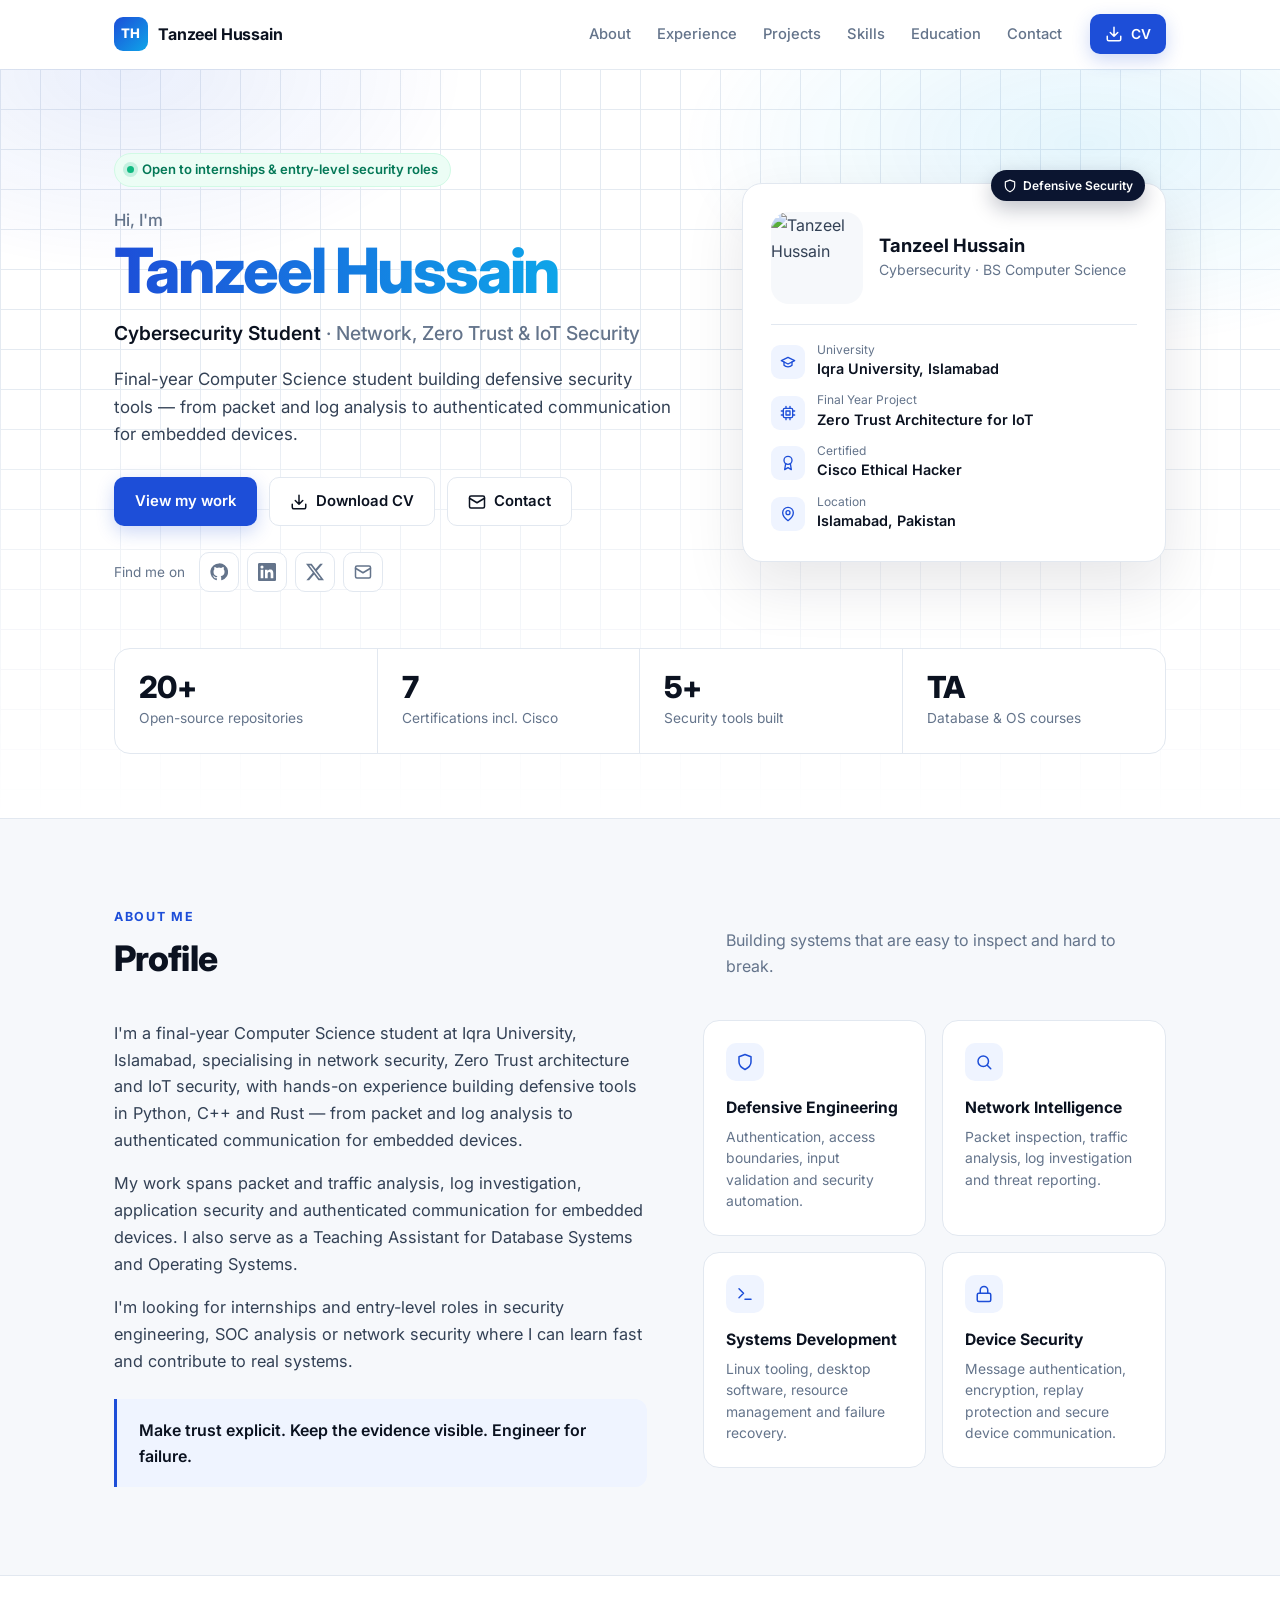
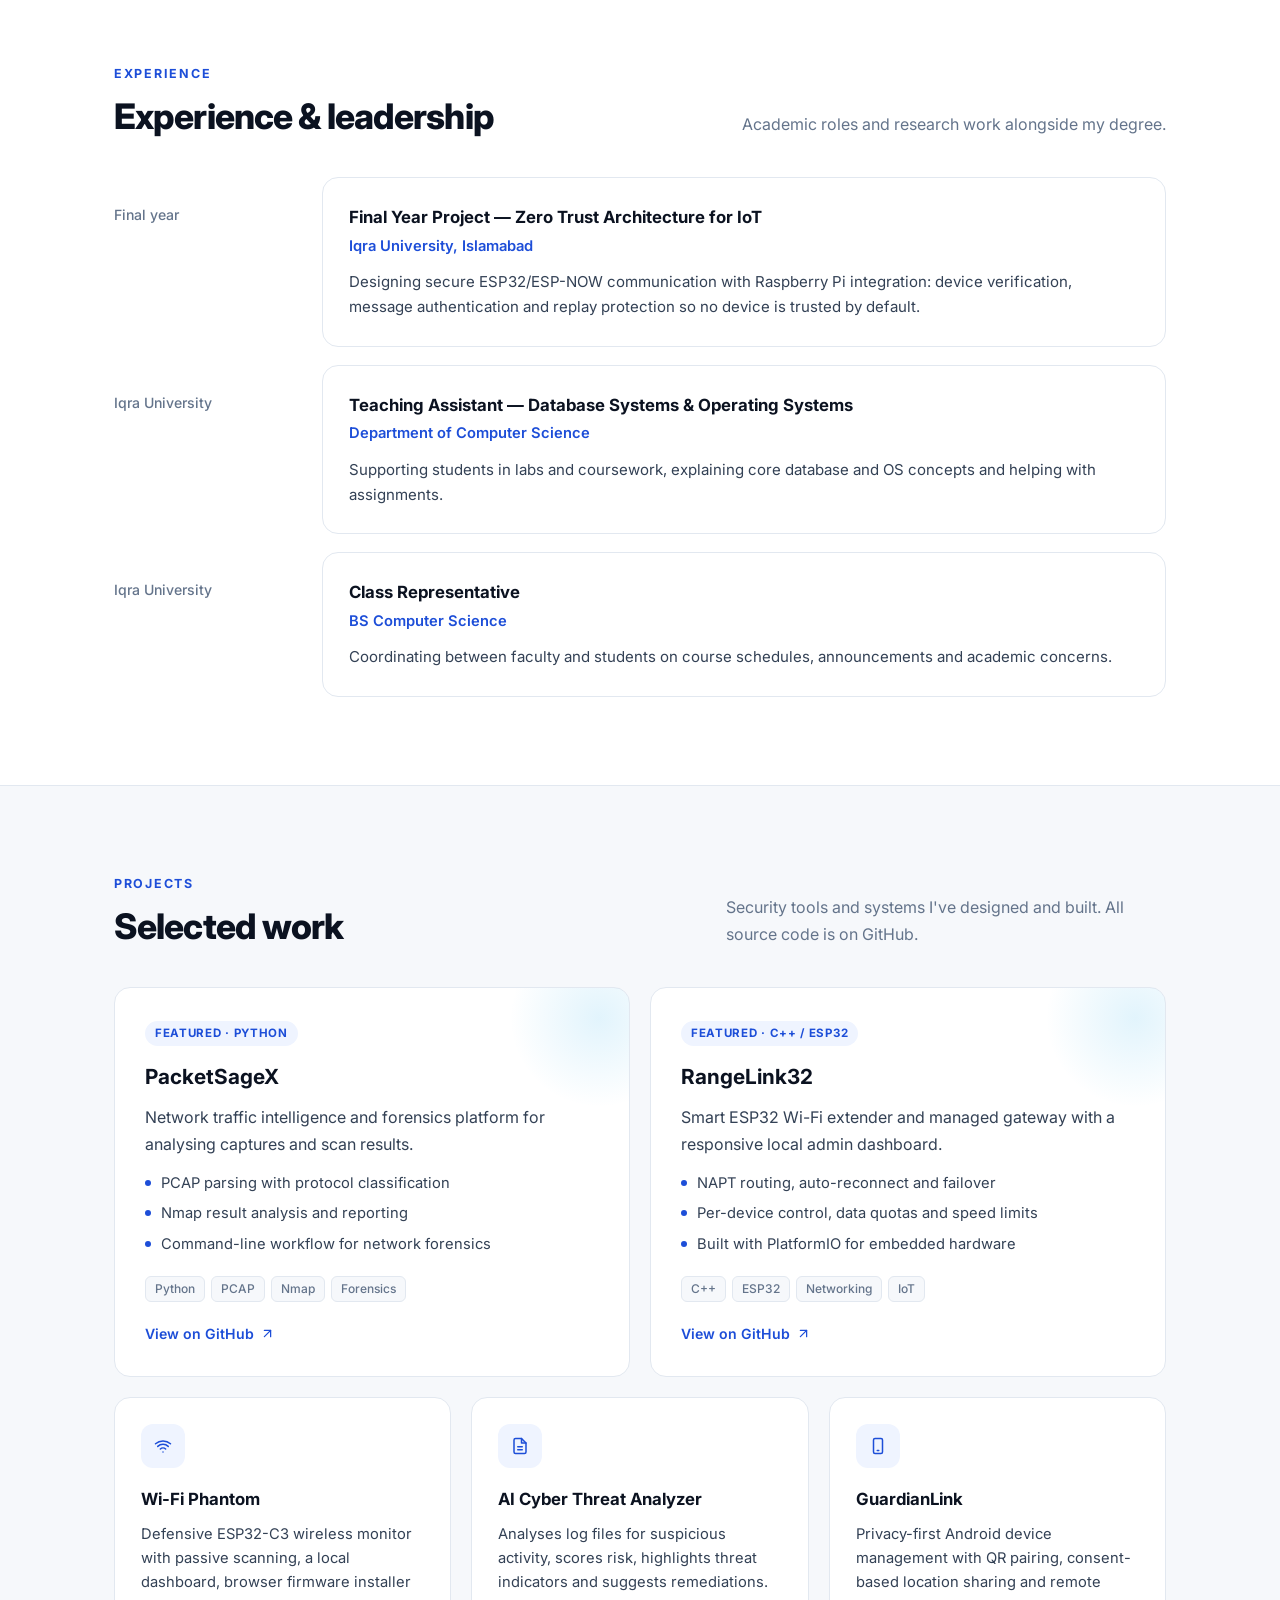
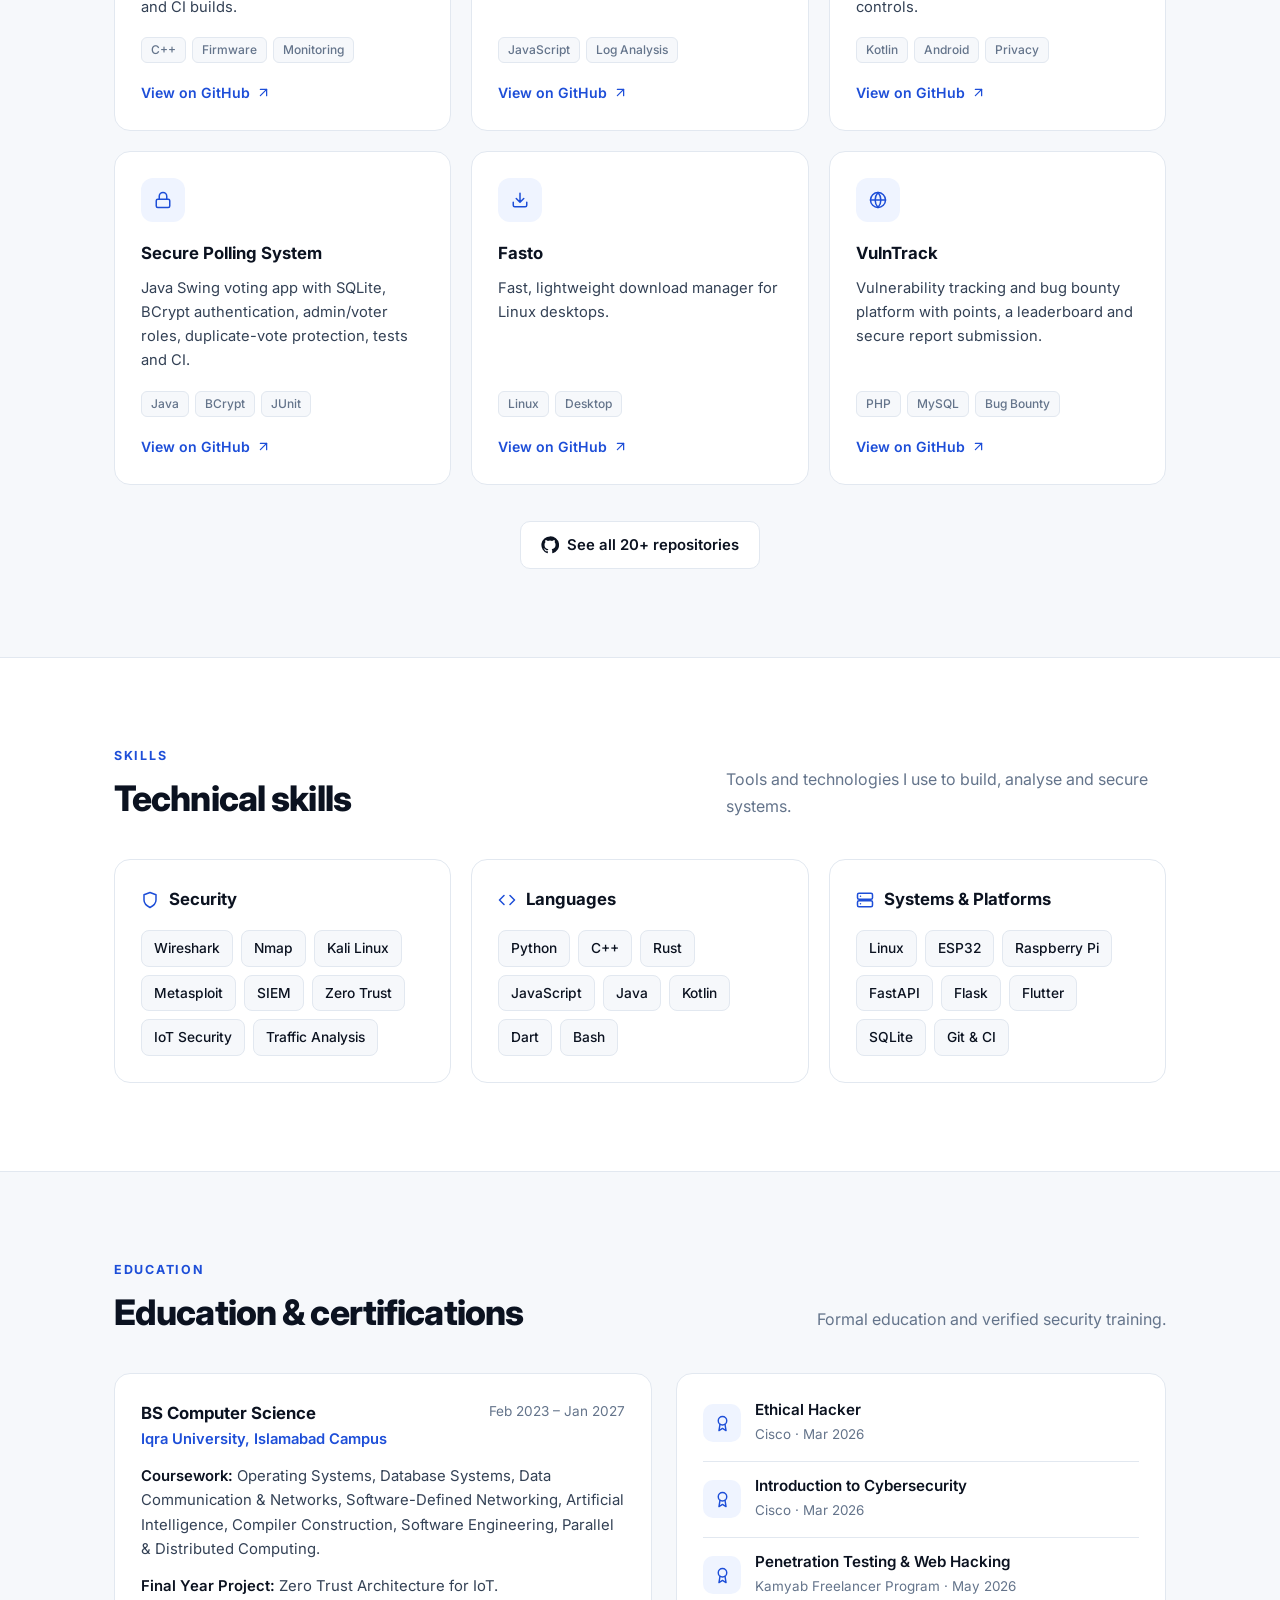
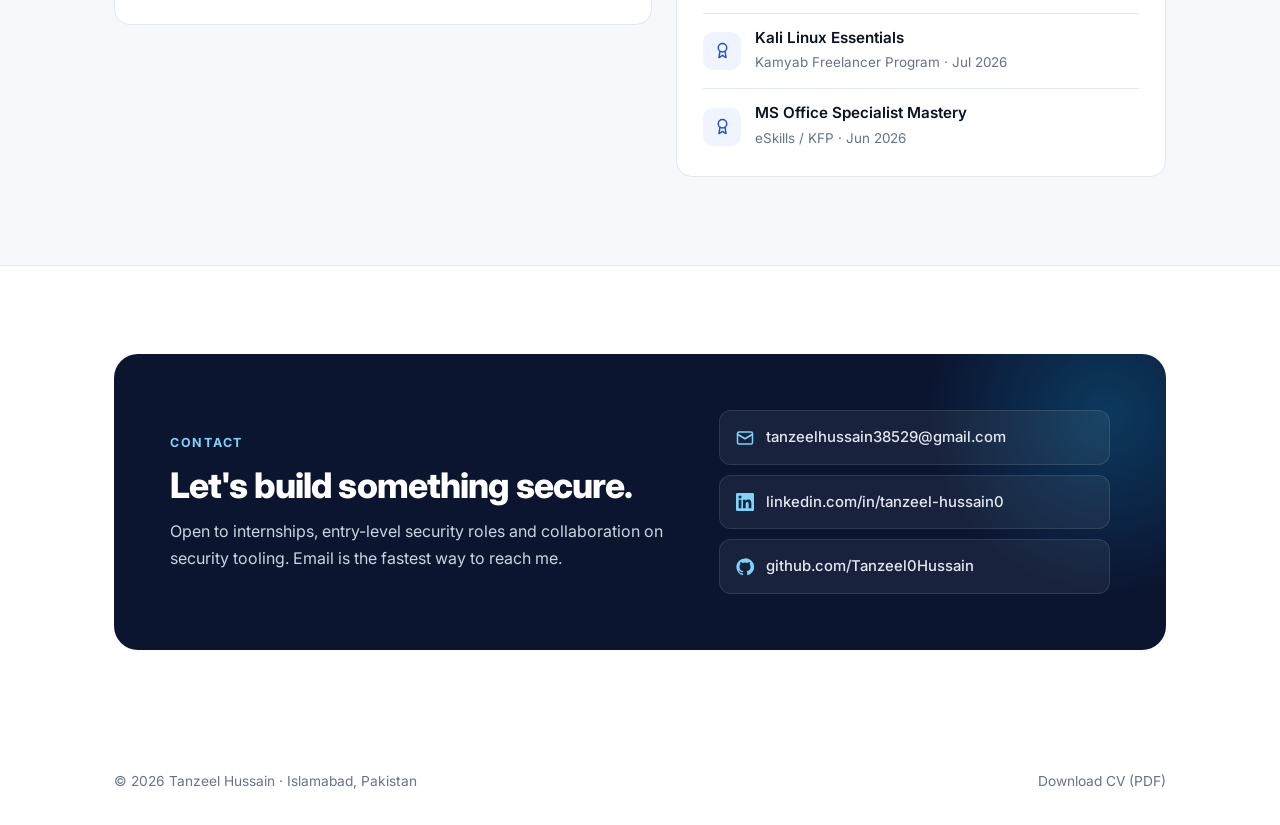
==== index.html @ f5a5803f "Polish design and add downloadable CV" ====
<!doctype html>
<html lang="en">
<head>
<meta charset="utf-8">
<meta name="viewport" content="width=device-width, initial-scale=1">
<title>Tanzeel Hussain — Cybersecurity</title>
<meta name="description" content="Tanzeel Hussain — Cybersecurity student at Iqra University focused on network security, Zero Trust and IoT security.">
<meta property="og:title" content="Tanzeel Hussain — Cybersecurity">
<meta property="og:description" content="Network security, Zero Trust and IoT security. Projects, skills, certifications and CV.">
<meta property="og:image" content="https://github.com/Tanzeel0Hussain.png">
<link rel="icon" href="https://github.com/Tanzeel0Hussain.png">
<link rel="preconnect" href="https://fonts.googleapis.com">
<link href="https://fonts.googleapis.com/css2?family=Inter:wght@400;500;600;700;800&display=swap" rel="stylesheet">
<style>
  :root {
    --bg: #ffffff;
    --bg-soft: #f6f8fb;
    --text: #0b1220;
    --body: #334155;
    --muted: #64748b;
    --line: #e2e8f0;
    --accent: #1d4ed8;
    --accent-2: #0ea5e9;
    --accent-soft: #eff4ff;
    --navy: #0b1530;
  }
  * { box-sizing: border-box; margin: 0; padding: 0; }
  html { scroll-behavior: smooth; scroll-padding-top: 72px; }
  body { font-family: "Inter", system-ui, -apple-system, sans-serif; background: var(--bg); color: var(--body); line-height: 1.65; font-size: 16px; -webkit-font-smoothing: antialiased; }
  a { color: inherit; text-decoration: none; }
  svg { width: 18px; height: 18px; fill: none; stroke: currentColor; stroke-width: 2; stroke-linecap: round; stroke-linejoin: round; flex-shrink: 0; }
  svg.fill { fill: currentColor; stroke: none; }
  .wrap { max-width: 1100px; margin: 0 auto; padding: 0 24px; }
  .print-only { display: none; }

  /* Nav */
  nav { position: sticky; top: 0; z-index: 20; background: rgba(255,255,255,.88); backdrop-filter: saturate(180%) blur(12px); border-bottom: 1px solid transparent; transition: border-color .2s; }
  nav.scrolled { border-bottom-color: var(--line); }
  nav .wrap { display: flex; align-items: center; justify-content: space-between; height: 68px; }
  .brand { display: flex; align-items: center; gap: 10px; font-weight: 700; color: var(--text); letter-spacing: -.01em; }
  .brand .mark { width: 34px; height: 34px; border-radius: 9px; background: linear-gradient(135deg, var(--accent), var(--accent-2)); color: #fff; display: grid; place-items: center; font-size: .82rem; font-weight: 800; letter-spacing: .02em; }
  .nav-right { display: flex; align-items: center; gap: 28px; }
  .links { display: flex; gap: 26px; font-size: .92rem; font-weight: 500; color: var(--muted); }
  .links a:hover { color: var(--text); }
  .menu-btn { display: none; background: none; border: 0; color: var(--text); cursor: pointer; padding: 6px; }
  .menu-btn svg { width: 22px; height: 22px; }

  /* Buttons */
  .btn { display: inline-flex; align-items: center; gap: 8px; padding: 11px 20px; border-radius: 10px; font-weight: 600; font-size: .93rem; border: 1px solid transparent; cursor: pointer; font-family: inherit; transition: background .15s, border-color .15s, color .15s, transform .15s, box-shadow .15s; }
  .btn-primary { background: var(--accent); color: #fff; box-shadow: 0 6px 18px rgba(29,78,216,.22); }
  .btn-primary:hover { background: #1e40af; transform: translateY(-1px); }
  .btn-outline { border-color: var(--line); color: var(--text); background: #fff; }
  .btn-outline:hover { border-color: #cbd5e1; background: var(--bg-soft); }
  .btn-sm { padding: 8px 14px; font-size: .86rem; }

  /* Hero */
  .hero { position: relative; padding: 84px 0 64px; overflow: hidden; }
  .hero::before { content: ""; position: absolute; inset: 0; z-index: -1;
    background:
      radial-gradient(600px 300px at 85% 10%, rgba(14,165,233,.12), transparent 70%),
      radial-gradient(500px 300px at 10% 0%, rgba(29,78,216,.10), transparent 70%),
      linear-gradient(var(--line) 1px, transparent 1px) 0 0 / 40px 40px,
      linear-gradient(90deg, var(--line) 1px, transparent 1px) 0 0 / 40px 40px;
    -webkit-mask-image: linear-gradient(#000 40%, transparent);
    mask-image: linear-gradient(#000 40%, transparent);
    opacity: .9; }
  .hero-grid { display: grid; grid-template-columns: 1.35fr 1fr; gap: 56px; align-items: center; }
  .status { display: inline-flex; align-items: center; gap: 8px; font-size: .82rem; font-weight: 600; color: #047857; background: #ecfdf5; border: 1px solid #d1fae5; padding: 5px 12px; border-radius: 999px; margin-bottom: 20px; }
  .status i { width: 7px; height: 7px; border-radius: 50%; background: #10b981; box-shadow: 0 0 0 4px rgba(16,185,129,.18); }
  .hello { font-size: 1.05rem; color: var(--muted); font-weight: 500; margin-bottom: 4px; }
  h1 { font-size: clamp(2.5rem, 5.5vw, 3.9rem); line-height: 1.05; color: var(--text); font-weight: 800; letter-spacing: -.035em; margin-bottom: 14px; }
  .grad { background: linear-gradient(90deg, var(--accent), var(--accent-2)); -webkit-background-clip: text; background-clip: text; color: transparent; }
  .title { font-size: 1.2rem; color: var(--text); font-weight: 600; margin-bottom: 16px; }
  .title span { color: var(--muted); font-weight: 500; }
  .lead { font-size: 1.06rem; max-width: 560px; margin-bottom: 28px; }
  .btns { display: flex; gap: 12px; flex-wrap: wrap; }
  .socials-inline { display: flex; gap: 8px; margin-top: 26px; align-items: center; }
  .socials-inline span { font-size: .85rem; color: var(--muted); margin-right: 6px; }
  .icon-btn { width: 40px; height: 40px; display: grid; place-items: center; border: 1px solid var(--line); border-radius: 10px; color: var(--muted); background: #fff; transition: color .15s, border-color .15s; }
  .icon-btn:hover { color: var(--accent); border-color: #cbd5e1; }

  .profile-card { position: relative; background: #fff; border: 1px solid var(--line); border-radius: 20px; padding: 28px; box-shadow: 0 24px 60px rgba(15,23,42,.10); }
  .profile-top { display: flex; align-items: center; gap: 16px; padding-bottom: 20px; border-bottom: 1px solid var(--line); margin-bottom: 18px; }
  .photo { width: 92px; height: 92px; border-radius: 18px; object-fit: cover; background: var(--bg-soft); }
  .profile-top h3 { font-size: 1.15rem; color: var(--text); line-height: 1.3; }
  .profile-top p { font-size: .88rem; color: var(--muted); }
  .info { display: grid; gap: 12px; }
  .info div { display: flex; align-items: center; gap: 12px; font-size: .92rem; }
  .info .ic { width: 34px; height: 34px; border-radius: 9px; background: var(--accent-soft); color: var(--accent); display: grid; place-items: center; }
  .info .ic svg { width: 16px; height: 16px; }
  .info small { display: block; font-size: .75rem; color: var(--muted); line-height: 1.2; }
  .info b { color: var(--text); font-weight: 600; font-size: .9rem; }
  .float-badge { position: absolute; top: -14px; right: 20px; background: var(--navy); color: #fff; font-size: .75rem; font-weight: 600; padding: 6px 12px; border-radius: 999px; display: flex; align-items: center; gap: 6px; box-shadow: 0 8px 20px rgba(11,21,48,.25); }
  .float-badge svg { width: 14px; height: 14px; }

  /* Stats */
  .stats { display: grid; grid-template-columns: repeat(4, 1fr); border: 1px solid var(--line); border-radius: 16px; background: #fff; margin-top: 56px; }
  .stat { padding: 22px 24px; border-right: 1px solid var(--line); }
  .stat:last-child { border-right: 0; }
  .stat b { display: block; font-size: 1.9rem; font-weight: 800; color: var(--text); letter-spacing: -.02em; line-height: 1.1; }
  .stat span { font-size: .86rem; color: var(--muted); }

  /* Sections */
  section { padding: 88px 0; }
  section.soft { background: var(--bg-soft); border-top: 1px solid var(--line); border-bottom: 1px solid var(--line); }
  .head { display: flex; justify-content: space-between; align-items: end; gap: 20px; margin-bottom: 40px; flex-wrap: wrap; }
  .eyebrow { font-size: .78rem; font-weight: 700; letter-spacing: .14em; text-transform: uppercase; color: var(--accent); margin-bottom: 10px; }
  h2 { font-size: clamp(1.7rem, 3vw, 2.2rem); color: var(--text); font-weight: 800; letter-spacing: -.025em; line-height: 1.2; }
  .head p { color: var(--muted); max-width: 440px; }
  h3 { color: var(--text); font-size: 1.05rem; font-weight: 700; }

  .card { background: #fff; border: 1px solid var(--line); border-radius: 16px; padding: 26px; transition: border-color .2s, box-shadow .2s, transform .2s; }
  .card:hover { border-color: #cbd5e1; box-shadow: 0 14px 34px rgba(15,23,42,.07); }
  .card-icon { width: 44px; height: 44px; border-radius: 12px; background: var(--accent-soft); color: var(--accent); display: grid; place-items: center; margin-bottom: 18px; }

  /* About */
  .about { display: grid; grid-template-columns: 1.15fr 1fr; gap: 56px; align-items: start; }
  .about-text p { margin-bottom: 16px; font-size: 1.02rem; }
  .about-text blockquote { margin-top: 24px; padding: 18px 22px; border-left: 3px solid var(--accent); background: var(--accent-soft); border-radius: 0 12px 12px 0; color: var(--text); font-weight: 600; }
  .focus { display: grid; grid-template-columns: 1fr 1fr; gap: 16px; }
  .focus .card { padding: 22px; }
  .focus .card-icon { width: 38px; height: 38px; margin-bottom: 14px; border-radius: 10px; }
  .focus h3 { font-size: .98rem; margin-bottom: 6px; }
  .focus p { font-size: .87rem; color: var(--muted); line-height: 1.55; }

  /* Projects */
  .featured { display: grid; grid-template-columns: 1fr 1fr; gap: 20px; margin-bottom: 20px; }
  .featured .card { padding: 30px; position: relative; overflow: hidden; }
  .featured .card::after { content: ""; position: absolute; right: -60px; top: -60px; width: 180px; height: 180px; border-radius: 50%; background: radial-gradient(circle, rgba(14,165,233,.12), transparent 70%); }
  .pill { display: inline-block; font-size: .72rem; font-weight: 700; letter-spacing: .06em; text-transform: uppercase; color: var(--accent); background: var(--accent-soft); padding: 3px 10px; border-radius: 999px; margin-bottom: 14px; }
  .featured h3 { font-size: 1.3rem; margin-bottom: 10px; }
  .featured p { margin-bottom: 14px; }
  .bullets { list-style: none; margin-bottom: 20px; display: grid; gap: 6px; }
  .bullets li { display: flex; gap: 10px; font-size: .92rem; }
  .bullets li::before { content: ""; width: 6px; height: 6px; border-radius: 50%; background: var(--accent); margin-top: 9px; flex-shrink: 0; }
  .projects { display: grid; grid-template-columns: repeat(3, 1fr); gap: 20px; }
  .proj { display: flex; flex-direction: column; }
  .proj p { font-size: .92rem; margin-bottom: 18px; flex: 1; }
  .proj h3 { margin-bottom: 8px; }
  .tags { display: flex; flex-wrap: wrap; gap: 6px; margin-bottom: 18px; }
  .tag { font-size: .75rem; font-weight: 500; color: var(--muted); background: var(--bg-soft); border: 1px solid var(--line); padding: 2px 9px; border-radius: 6px; }
  .card-link { display: inline-flex; align-items: center; gap: 6px; font-size: .88rem; font-weight: 600; color: var(--accent); }
  .card-link svg { width: 15px; height: 15px; transition: transform .15s; }
  .card-link:hover svg { transform: translate(2px,-2px); }
  .more { text-align: center; margin-top: 36px; }

  /* Experience timeline */
  .timeline { position: relative; display: grid; gap: 18px; }
  .t-item { display: grid; grid-template-columns: 180px 1fr; gap: 28px; }
  .t-date { font-size: .88rem; color: var(--muted); font-weight: 500; padding-top: 26px; }
  .t-item .card h3 { margin-bottom: 2px; }
  .org { color: var(--accent); font-weight: 600; font-size: .92rem; margin-bottom: 12px; }
  .t-item .card p { font-size: .94rem; }

  /* Skills */
  .skills { display: grid; grid-template-columns: repeat(3, 1fr); gap: 20px; }
  .skills h3 { display: flex; align-items: center; gap: 10px; margin-bottom: 16px; }
  .skills h3 svg { color: var(--accent); }
  .chips { display: flex; flex-wrap: wrap; gap: 8px; }
  .chip { font-size: .86rem; font-weight: 500; color: var(--text); background: var(--bg-soft); border: 1px solid var(--line); padding: 6px 12px; border-radius: 8px; }

  /* Education */
  .edu { display: grid; grid-template-columns: 1.1fr 1fr; gap: 24px; align-items: start; }
  .edu-head { display: flex; justify-content: space-between; gap: 12px; flex-wrap: wrap; }
  .date { font-size: .85rem; color: var(--muted); }
  .edu .card p { font-size: .93rem; margin-bottom: 12px; }
  .edu .card p:last-child { margin-bottom: 0; }
  .edu b { color: var(--text); font-weight: 600; }
  .cert { display: flex; gap: 14px; align-items: center; padding: 14px 0; border-bottom: 1px solid var(--line); }
  .cert:first-child { padding-top: 0; }
  .cert:last-child { border-bottom: 0; padding-bottom: 0; }
  .cert .card-icon { width: 38px; height: 38px; margin: 0; border-radius: 10px; }
  .cert .card-icon svg { width: 17px; height: 17px; }
  .cert h4 { color: var(--text); font-size: .95rem; font-weight: 600; line-height: 1.35; }
  .cert span { font-size: .84rem; color: var(--muted); }

  /* Contact */
  .contact-band { background: var(--navy); color: #cbd5e1; border-radius: 24px; padding: 56px; display: grid; grid-template-columns: 1.3fr 1fr; gap: 40px; align-items: center; position: relative; overflow: hidden; }
  .contact-band::before { content: ""; position: absolute; right: -120px; top: -120px; width: 360px; height: 360px; border-radius: 50%; background: radial-gradient(circle, rgba(14,165,233,.25), transparent 70%); }
  .contact-band h2 { color: #fff; margin-bottom: 12px; }
  .contact-band .eyebrow { color: #7dd3fc; }
  .contact-list { display: grid; gap: 10px; position: relative; }
  .contact-list a { display: flex; align-items: center; gap: 12px; padding: 14px 16px; border-radius: 12px; background: rgba(255,255,255,.06); border: 1px solid rgba(255,255,255,.1); color: #e2e8f0; font-size: .93rem; font-weight: 500; transition: background .15s; }
  .contact-list a:hover { background: rgba(255,255,255,.12); }
  .contact-list svg { color: #7dd3fc; }

  footer { padding: 32px 0; font-size: .86rem; color: var(--muted); }
  footer .wrap { display: flex; justify-content: space-between; gap: 12px; flex-wrap: wrap; }

  /* Reveal animation */
  .reveal { opacity: 0; transform: translateY(14px); transition: opacity .6s ease, transform .6s ease; }
  .reveal.in { opacity: 1; transform: none; }
  @media (prefers-reduced-motion: reduce) { .reveal { opacity: 1; transform: none; transition: none; } html { scroll-behavior: auto; } }

  @media (max-width: 960px) {
    .hero-grid, .about, .edu, .contact-band { grid-template-columns: 1fr; }
    .featured { grid-template-columns: 1fr; }
    .projects, .skills { grid-template-columns: 1fr 1fr; }
    .stats { grid-template-columns: 1fr 1fr; }
    .stat:nth-child(2) { border-right: 0; }
    .stat:nth-child(-n+2) { border-bottom: 1px solid var(--line); }
    .profile-card { max-width: 480px; }
  }
  @media (max-width: 680px) {
    .menu-btn { display: block; }
    .nav-right .btn { display: none; }
    .links { display: none; position: absolute; top: 68px; left: 0; right: 0; flex-direction: column; gap: 0; background: #fff; border-bottom: 1px solid var(--line); }
    .links.open { display: flex; }
    .links a { padding: 14px 24px; }
    .hero { padding: 44px 0 48px; }
    .projects, .skills, .focus { grid-template-columns: 1fr; }
    .t-item { grid-template-columns: 1fr; gap: 6px; }
    .t-date { padding-top: 0; }
    section { padding: 64px 0; }
    .contact-band { padding: 32px 24px; border-radius: 18px; }
    .head { margin-bottom: 28px; }
  }

  /* ========== Print / PDF CV ========== */
  @page { size: A4; margin: 14mm 14mm 12mm; }
  @media print {
    :root { --line: #d8dee8; }
    body { font-size: 9.6pt; line-height: 1.45; color: #1e293b; }
    nav, .btns, .socials-inline, .more, .card-link, .float-badge, .no-print, footer, .hero::before, .featured .card::after, .contact-band::before { display: none !important; }
    .print-only { display: block; }
    .reveal { opacity: 1 !important; transform: none !important; }
    .wrap { max-width: none; padding: 0; }
    section, .hero { padding: 0; margin: 0 0 9pt; background: none !important; border: 0 !important; }
    .card { border: 0; padding: 0; box-shadow: none !important; background: none; border-radius: 0; }
    .card:hover { box-shadow: none; }
    .eyebrow { display: none; }
    h2 { font-size: 11pt; text-transform: uppercase; letter-spacing: .1em; color: var(--accent); border-bottom: 1.2pt solid var(--accent); padding-bottom: 2pt; margin-bottom: 7pt; font-weight: 700; }
    .head { display: block; margin-bottom: 0; }
    .head p { display: none; }
    h3 { font-size: 10.2pt; }

    .hero-grid { grid-template-columns: 1fr auto; gap: 16pt; align-items: start; }
    .status, .hello { display: none; }
    h1 { font-size: 22pt; margin-bottom: 2pt; letter-spacing: -.02em; }
    .grad { color: var(--text); background: none; -webkit-text-fill-color: var(--text); }
    .title { font-size: 11pt; margin-bottom: 5pt; color: var(--accent); }
    .title span { color: var(--accent); }
    .lead { font-size: 9.6pt; margin-bottom: 0; max-width: none; }
    .print-contact { display: flex; flex-wrap: wrap; gap: 3pt 14pt; font-size: 8.8pt; margin-top: 6pt; color: #334155; }
    .profile-card { padding: 0; border: 0; box-shadow: none; }
    .profile-top { border: 0; padding: 0; margin: 0; }
    .profile-top div, .info { display: none; }
    .photo { width: 72pt; height: 72pt; border-radius: 10pt; }
    .stats { display: none; }

    #about .about { grid-template-columns: 1fr; gap: 0; }
    .about-text p { font-size: 9.6pt; margin-bottom: 4pt; }
    .about-text p:nth-child(n+2), .about-text blockquote, .focus, .hero .lead { display: none; }

    .t-item { display: block; position: relative; }
    .t-date { position: absolute; right: 0; top: 0; padding: 0; font-size: 8.6pt; }
    .org { margin-bottom: 1pt; font-size: 8.8pt; }
    .t-item .card p { font-size: 9pt; }
    .timeline { gap: 5pt; }

    .featured, .projects { grid-template-columns: 1fr 1fr; gap: 6pt 16pt; margin-bottom: 6pt; }
    .featured .card { padding: 0; }
    .pill { display: none; }
    .featured h3, .proj h3 { font-size: 10pt; margin-bottom: 1pt; }
    .featured p, .proj p { font-size: 9pt; margin-bottom: 2pt; }
    .bullets { display: none; }
    .tags { margin: 0; gap: 3pt; }
    .tag { font-size: 7.6pt; padding: 0 5pt; }
    .card-icon { display: none; }
    .projects { display: none; }

    .skills { grid-template-columns: 1fr; gap: 3pt; }
    .skills .card { display: flex; gap: 8pt; align-items: baseline; }
    .skills h3 { font-size: 9.4pt; margin: 0; min-width: 120pt; }
    .skills h3 svg { display: none; }
    .chips { gap: 3pt 4pt; }
    .chip { font-size: 8.6pt; padding: 0 5pt; border-radius: 3pt; }

    .edu { grid-template-columns: 1.15fr 1fr; gap: 16pt; }
    .edu .card p { font-size: 9pt; margin-bottom: 3pt; }
    .cert { padding: 2.5pt 0; border: 0; }
    .cert h4 { font-size: 9.2pt; }
    .cert span { font-size: 8.4pt; }

    #contact { display: none; }
    .card, .t-item, .cert { break-inside: avoid; }
    h2 { break-after: avoid; }
    a { color: inherit; }
  }
</style>
</head>
<body>

<!-- Icons (Lucide-style), used with <svg><use href="#i-..."/></svg> -->
<svg style="display:none" xmlns="http://www.w3.org/2000/svg">
  <symbol id="i-pin" viewBox="0 0 24 24"><path d="M20 10c0 6-8 12-8 12s-8-6-8-12a8 8 0 0 1 16 0Z"/><circle cx="12" cy="10" r="3"/></symbol>
  <symbol id="i-cap" viewBox="0 0 24 24"><path d="M22 10 12 5 2 10l10 5 10-5Z"/><path d="M6 12v5c3 3 9 3 12 0v-5"/></symbol>
  <symbol id="i-mail" viewBox="0 0 24 24"><rect x="2" y="4" width="20" height="16" rx="2"/><path d="m22 7-10 6L2 7"/></symbol>
  <symbol id="i-arrow" viewBox="0 0 24 24"><path d="M7 17 17 7"/><path d="M7 7h10v10"/></symbol>
  <symbol id="i-shield" viewBox="0 0 24 24"><path d="M12 22s8-4 8-10V5l-8-3-8 3v7c0 6 8 10 8 10Z"/></symbol>
  <symbol id="i-wifi" viewBox="0 0 24 24"><path d="M5 12.5a10 10 0 0 1 14 0"/><path d="M8.5 16a5 5 0 0 1 7 0"/><path d="M2 9a15 15 0 0 1 20 0"/><path d="M12 20h.01"/></symbol>
  <symbol id="i-search" viewBox="0 0 24 24"><circle cx="11" cy="11" r="7"/><path d="m21 21-4.3-4.3"/></symbol>
  <symbol id="i-file" viewBox="0 0 24 24"><path d="M14 2H6a2 2 0 0 0-2 2v16a2 2 0 0 0 2 2h12a2 2 0 0 0 2-2V8Z"/><path d="M14 2v6h6M9 13h6M9 17h6"/></symbol>
  <symbol id="i-phone" viewBox="0 0 24 24"><rect x="6" y="2" width="12" height="20" rx="2"/><path d="M11 18h2"/></symbol>
  <symbol id="i-download" viewBox="0 0 24 24"><path d="M21 15v4a2 2 0 0 1-2 2H5a2 2 0 0 1-2-2v-4"/><path d="m7 10 5 5 5-5M12 15V3"/></symbol>
  <symbol id="i-lock" viewBox="0 0 24 24"><rect x="3" y="11" width="18" height="11" rx="2"/><path d="M7 11V7a5 5 0 0 1 10 0v4"/></symbol>
  <symbol id="i-code" viewBox="0 0 24 24"><path d="m16 18 6-6-6-6M8 6l-6 6 6 6"/></symbol>
  <symbol id="i-server" viewBox="0 0 24 24"><rect x="2" y="3" width="20" height="8" rx="2"/><rect x="2" y="13" width="20" height="8" rx="2"/><path d="M6 7h.01M6 17h.01"/></symbol>
  <symbol id="i-award" viewBox="0 0 24 24"><circle cx="12" cy="8" r="6"/><path d="M15.5 13 17 22l-5-3-5 3 1.5-9"/></symbol>
  <symbol id="i-menu" viewBox="0 0 24 24"><path d="M4 6h16M4 12h16M4 18h16"/></symbol>
  <symbol id="i-cpu" viewBox="0 0 24 24"><rect x="5" y="5" width="14" height="14" rx="2"/><rect x="9" y="9" width="6" height="6"/><path d="M9 2v3M15 2v3M9 19v3M15 19v3M2 9h3M2 15h3M19 9h3M19 15h3"/></symbol>
  <symbol id="i-terminal" viewBox="0 0 24 24"><path d="m4 17 6-6-6-6M12 19h8"/></symbol>
  <symbol id="i-globe" viewBox="0 0 24 24"><circle cx="12" cy="12" r="10"/><path d="M2 12h20M12 2a15 15 0 0 1 0 20M12 2a15 15 0 0 0 0 20"/></symbol>
  <symbol id="i-check" viewBox="0 0 24 24"><path d="m20 6-11 11-5-5"/></symbol>
  <symbol id="i-github" viewBox="0 0 24 24"><path d="M12 .5a11.5 11.5 0 0 0-3.64 22.41c.58.1.79-.25.79-.56v-2c-3.2.7-3.88-1.37-3.88-1.37-.53-1.33-1.28-1.69-1.28-1.69-1.05-.71.08-.7.08-.7 1.16.08 1.77 1.19 1.77 1.19 1.03 1.77 2.7 1.26 3.36.96.1-.75.4-1.26.73-1.55-2.55-.29-5.24-1.28-5.24-5.68 0-1.26.45-2.28 1.19-3.09-.12-.29-.52-1.46.11-3.05 0 0 .97-.31 3.17 1.18a11 11 0 0 1 5.77 0c2.2-1.49 3.17-1.18 3.17-1.18.63 1.59.23 2.76.11 3.05.74.81 1.19 1.83 1.19 3.09 0 4.41-2.69 5.38-5.25 5.67.41.36.78 1.06.78 2.14v3.17c0 .31.21.67.8.56A11.5 11.5 0 0 0 12 .5Z"/></symbol>
  <symbol id="i-linkedin" viewBox="0 0 24 24"><path d="M20.45 20.45h-3.56v-5.57c0-1.33-.03-3.04-1.85-3.04-1.86 0-2.14 1.45-2.14 2.94v5.67H9.35V9h3.41v1.56h.05c.48-.9 1.64-1.85 3.37-1.85 3.6 0 4.27 2.37 4.27 5.46v6.28ZM5.34 7.43a2.06 2.06 0 1 1 0-4.13 2.06 2.06 0 0 1 0 4.13ZM7.12 20.45H3.56V9h3.56v11.45ZM22.22 0H1.77C.79 0 0 .77 0 1.73v20.54C0 23.23.79 24 1.77 24h20.45c.98 0 1.78-.77 1.78-1.73V1.73C24 .77 23.2 0 22.22 0Z"/></symbol>
  <symbol id="i-x" viewBox="0 0 24 24"><path d="M18.9 1.15h3.68l-8.04 9.19L24 22.85h-7.4l-5.8-7.58-6.63 7.58H.48l8.6-9.83L0 1.15h7.59l5.24 6.93 6.07-6.93Zm-1.29 19.5h2.04L6.48 3.24H4.3l13.31 17.41Z"/></symbol>
</svg>

<nav id="nav">
  <div class="wrap">
    <a href="#" class="brand"><span class="mark">TH</span>Tanzeel Hussain</a>
    <div class="nav-right">
      <button class="menu-btn" aria-label="Open menu" onclick="document.querySelector('.links').classList.toggle('open')"><svg><use href="#i-menu"/></svg></button>
      <div class="links" onclick="this.classList.remove('open')">
        <a href="#about">About</a>
        <a href="#experience">Experience</a>
        <a href="#projects">Projects</a>
        <a href="#skills">Skills</a>
        <a href="#education">Education</a>
        <a href="#contact">Contact</a>
      </div>
      <a class="btn btn-primary btn-sm" href="Tanzeel_Hussain_CV.pdf" download><svg><use href="#i-download"/></svg>CV</a>
    </div>
  </div>
</nav>

<header class="hero">
  <div class="wrap">
    <div class="hero-grid">
      <div>
        <span class="status"><i></i>Open to internships &amp; entry-level security roles</span>
        <p class="hello">Hi, I'm</p>
        <h1><span class="grad">Tanzeel Hussain</span></h1>
        <div class="title">Cybersecurity Student <span>· Network, Zero Trust &amp; IoT Security</span></div>
        <p class="lead">Final-year Computer Science student building defensive security tools — from packet and log analysis to authenticated communication for embedded devices.</p>
        <div class="print-only print-contact">
          <span>tanzeelhussain38529@gmail.com</span>
          <span>Islamabad, Pakistan</span>
          <span>tanzeel0hussain.github.io</span>
          <span>linkedin.com/in/tanzeel-hussain0</span>
          <span>github.com/Tanzeel0Hussain</span>
        </div>
        <div class="btns">
          <a href="#projects" class="btn btn-primary">View my work</a>
          <a class="btn btn-outline" href="Tanzeel_Hussain_CV.pdf" download><svg><use href="#i-download"/></svg>Download CV</a>
          <a href="#contact" class="btn btn-outline"><svg><use href="#i-mail"/></svg>Contact</a>
        </div>
        <div class="socials-inline">
          <span>Find me on</span>
          <a class="icon-btn" href="https://github.com/Tanzeel0Hussain" target="_blank" rel="noopener" aria-label="GitHub"><svg class="fill"><use href="#i-github"/></svg></a>
          <a class="icon-btn" href="https://www.linkedin.com/in/tanzeel-hussain0/" target="_blank" rel="noopener" aria-label="LinkedIn"><svg class="fill"><use href="#i-linkedin"/></svg></a>
          <a class="icon-btn" href="https://x.com/Tanzeelhussai1" target="_blank" rel="noopener" aria-label="X"><svg class="fill"><use href="#i-x"/></svg></a>
          <a class="icon-btn" href="mailto:tanzeelhussain38529@gmail.com" aria-label="Email"><svg><use href="#i-mail"/></svg></a>
        </div>
      </div>

      <div class="profile-card">
        <span class="float-badge"><svg><use href="#i-shield"/></svg>Defensive Security</span>
        <div class="profile-top">
          <!-- Doosri photo lagani ho: "me.jpg" upload karein aur src="me.jpg" kar dein -->
          <img class="photo" src="https://github.com/Tanzeel0Hussain.png" alt="Tanzeel Hussain" width="92" height="92">
          <div>
            <h3>Tanzeel Hussain</h3>
            <p>Cybersecurity · BS Computer Science</p>
          </div>
        </div>
        <div class="info">
          <div><span class="ic"><svg><use href="#i-cap"/></svg></span><span><small>University</small><b>Iqra University, Islamabad</b></span></div>
          <div><span class="ic"><svg><use href="#i-cpu"/></svg></span><span><small>Final Year Project</small><b>Zero Trust Architecture for IoT</b></span></div>
          <div><span class="ic"><svg><use href="#i-award"/></svg></span><span><small>Certified</small><b>Cisco Ethical Hacker</b></span></div>
          <div><span class="ic"><svg><use href="#i-pin"/></svg></span><span><small>Location</small><b>Islamabad, Pakistan</b></span></div>
        </div>
      </div>
    </div>

    <div class="stats reveal">
      <div class="stat"><b>20+</b><span>Open-source repositories</span></div>
      <div class="stat"><b>7</b><span>Certifications incl. Cisco</span></div>
      <div class="stat"><b>5+</b><span>Security tools built</span></div>
      <div class="stat"><b>TA</b><span>Database &amp; OS courses</span></div>
    </div>
  </div>
</header>

<section id="about" class="soft">
  <div class="wrap">
    <div class="head reveal">
      <div><div class="eyebrow">About me</div><h2>Profile</h2></div>
      <p>Building systems that are easy to inspect and hard to break.</p>
    </div>
    <div class="about">
      <div class="about-text reveal">
        <p>I'm a final-year Computer Science student at Iqra University, Islamabad, specialising in network security, Zero Trust architecture and IoT security, with hands-on experience building defensive tools in Python, C++ and Rust — from packet and log analysis to authenticated communication for embedded devices.</p>
        <p>My work spans packet and traffic analysis, log investigation, application security and authenticated communication for embedded devices. I also serve as a Teaching Assistant for Database Systems and Operating Systems.</p>
        <p>I'm looking for internships and entry-level roles in security engineering, SOC analysis or network security where I can learn fast and contribute to real systems.</p>
        <blockquote>Make trust explicit. Keep the evidence visible. Engineer for failure.</blockquote>
      </div>
      <div class="focus reveal">
        <div class="card"><div class="card-icon"><svg><use href="#i-shield"/></svg></div><h3>Defensive Engineering</h3><p>Authentication, access boundaries, input validation and security automation.</p></div>
        <div class="card"><div class="card-icon"><svg><use href="#i-search"/></svg></div><h3>Network Intelligence</h3><p>Packet inspection, traffic analysis, log investigation and threat reporting.</p></div>
        <div class="card"><div class="card-icon"><svg><use href="#i-terminal"/></svg></div><h3>Systems Development</h3><p>Linux tooling, desktop software, resource management and failure recovery.</p></div>
        <div class="card"><div class="card-icon"><svg><use href="#i-lock"/></svg></div><h3>Device Security</h3><p>Message authentication, encryption, replay protection and secure device communication.</p></div>
      </div>
    </div>
  </div>
</section>

<section id="experience">
  <div class="wrap">
    <div class="head reveal">
      <div><div class="eyebrow">Experience</div><h2>Experience &amp; leadership</h2></div>
      <p>Academic roles and research work alongside my degree.</p>
    </div>
    <div class="timeline">
      <div class="t-item reveal">
        <div class="t-date">Final year</div>
        <div class="card">
          <h3>Final Year Project — Zero Trust Architecture for IoT</h3>
          <div class="org">Iqra University, Islamabad</div>
          <p>Designing secure ESP32/ESP-NOW communication with Raspberry Pi integration: device verification, message authentication and replay protection so no device is trusted by default.</p>
        </div>
      </div>
      <div class="t-item reveal">
        <div class="t-date">Iqra University</div>
        <div class="card">
          <h3>Teaching Assistant — Database Systems &amp; Operating Systems</h3>
          <div class="org">Department of Computer Science</div>
          <p>Supporting students in labs and coursework, explaining core database and OS concepts and helping with assignments.</p>
        </div>
      </div>
      <div class="t-item reveal">
        <div class="t-date">Iqra University</div>
        <div class="card">
          <h3>Class Representative</h3>
          <div class="org">BS Computer Science</div>
          <p>Coordinating between faculty and students on course schedules, announcements and academic concerns.</p>
        </div>
      </div>
    </div>
  </div>
</section>

<section id="projects" class="soft">
  <div class="wrap">
    <div class="head reveal">
      <div><div class="eyebrow">Projects</div><h2>Selected work</h2></div>
      <p>Security tools and systems I've designed and built. All source code is on GitHub.</p>
    </div>
    <div class="featured">
      <div class="card reveal">
        <span class="pill">Featured · Python</span>
        <h3>PacketSageX</h3>
        <p>Network traffic intelligence and forensics platform for analysing captures and scan results.</p>
        <ul class="bullets">
          <li>PCAP parsing with protocol classification</li>
          <li>Nmap result analysis and reporting</li>
          <li>Command-line workflow for network forensics</li>
        </ul>
        <div class="tags"><span class="tag">Python</span><span class="tag">PCAP</span><span class="tag">Nmap</span><span class="tag">Forensics</span></div>
        <a class="card-link" href="https://github.com/Tanzeel0Hussain/PacketSageX" target="_blank" rel="noopener">View on GitHub <svg><use href="#i-arrow"/></svg></a>
      </div>
      <div class="card reveal">
        <span class="pill">Featured · C++ / ESP32</span>
        <h3>RangeLink32</h3>
        <p>Smart ESP32 Wi-Fi extender and managed gateway with a responsive local admin dashboard.</p>
        <ul class="bullets">
          <li>NAPT routing, auto-reconnect and failover</li>
          <li>Per-device control, data quotas and speed limits</li>
          <li>Built with PlatformIO for embedded hardware</li>
        </ul>
        <div class="tags"><span class="tag">C++</span><span class="tag">ESP32</span><span class="tag">Networking</span><span class="tag">IoT</span></div>
        <a class="card-link" href="https://github.com/Tanzeel0Hussain/RangeLink32" target="_blank" rel="noopener">View on GitHub <svg><use href="#i-arrow"/></svg></a>
      </div>
    </div>
    <div class="projects">
      <div class="card proj reveal">
        <div class="card-icon"><svg><use href="#i-wifi"/></svg></div>
        <h3>Wi-Fi Phantom</h3>
        <p>Defensive ESP32-C3 wireless monitor with passive scanning, a local dashboard, browser firmware installer and CI builds.</p>
        <div class="tags"><span class="tag">C++</span><span class="tag">Firmware</span><span class="tag">Monitoring</span></div>
        <a class="card-link" href="https://github.com/Tanzeel0Hussain/Wi-Fi-Phantom" target="_blank" rel="noopener">View on GitHub <svg><use href="#i-arrow"/></svg></a>
      </div>
      <div class="card proj reveal">
        <div class="card-icon"><svg><use href="#i-file"/></svg></div>
        <h3>AI Cyber Threat Analyzer</h3>
        <p>Analyses log files for suspicious activity, scores risk, highlights threat indicators and suggests remediations.</p>
        <div class="tags"><span class="tag">JavaScript</span><span class="tag">Log Analysis</span></div>
        <a class="card-link" href="https://github.com/Tanzeel0Hussain/AI-Cyber-Threat-Analyzer" target="_blank" rel="noopener">View on GitHub <svg><use href="#i-arrow"/></svg></a>
      </div>
      <div class="card proj reveal">
        <div class="card-icon"><svg><use href="#i-phone"/></svg></div>
        <h3>GuardianLink</h3>
        <p>Privacy-first Android device management with QR pairing, consent-based location sharing and remote controls.</p>
        <div class="tags"><span class="tag">Kotlin</span><span class="tag">Android</span><span class="tag">Privacy</span></div>
        <a class="card-link" href="https://github.com/Tanzeel0Hussain/GuardianLink" target="_blank" rel="noopener">View on GitHub <svg><use href="#i-arrow"/></svg></a>
      </div>
      <div class="card proj reveal">
        <div class="card-icon"><svg><use href="#i-lock"/></svg></div>
        <h3>Secure Polling System</h3>
        <p>Java Swing voting app with SQLite, BCrypt authentication, admin/voter roles, duplicate-vote protection, tests and CI.</p>
        <div class="tags"><span class="tag">Java</span><span class="tag">BCrypt</span><span class="tag">JUnit</span></div>
        <a class="card-link" href="https://github.com/Tanzeel0Hussain/Polling-System" target="_blank" rel="noopener">View on GitHub <svg><use href="#i-arrow"/></svg></a>
      </div>
      <div class="card proj reveal">
        <div class="card-icon"><svg><use href="#i-download"/></svg></div>
        <h3>Fasto</h3>
        <p>Fast, lightweight download manager for Linux desktops.</p>
        <div class="tags"><span class="tag">Linux</span><span class="tag">Desktop</span></div>
        <a class="card-link" href="https://github.com/Tanzeel0Hussain/Fasto" target="_blank" rel="noopener">View on GitHub <svg><use href="#i-arrow"/></svg></a>
      </div>
      <div class="card proj reveal">
        <div class="card-icon"><svg><use href="#i-globe"/></svg></div>
        <h3>VulnTrack</h3>
        <p>Vulnerability tracking and bug bounty platform with points, a leaderboard and secure report submission.</p>
        <div class="tags"><span class="tag">PHP</span><span class="tag">MySQL</span><span class="tag">Bug Bounty</span></div>
        <a class="card-link" href="https://github.com/Tanzeel0Hussain/VulnTrack" target="_blank" rel="noopener">View on GitHub <svg><use href="#i-arrow"/></svg></a>
      </div>
    </div>
    <div class="more"><a href="https://github.com/Tanzeel0Hussain?tab=repositories" target="_blank" rel="noopener" class="btn btn-outline"><svg class="fill"><use href="#i-github"/></svg>See all 20+ repositories</a></div>
  </div>
</section>

<section id="skills">
  <div class="wrap">
    <div class="head reveal">
      <div><div class="eyebrow">Skills</div><h2>Technical skills</h2></div>
      <p>Tools and technologies I use to build, analyse and secure systems.</p>
    </div>
    <div class="skills">
      <div class="card reveal">
        <h3><svg><use href="#i-shield"/></svg>Security</h3>
        <div class="chips"><span class="chip">Wireshark</span><span class="chip">Nmap</span><span class="chip">Kali Linux</span><span class="chip">Metasploit</span><span class="chip">SIEM</span><span class="chip">Zero Trust</span><span class="chip">IoT Security</span><span class="chip">Traffic Analysis</span></div>
      </div>
      <div class="card reveal">
        <h3><svg><use href="#i-code"/></svg>Languages</h3>
        <div class="chips"><span class="chip">Python</span><span class="chip">C++</span><span class="chip">Rust</span><span class="chip">JavaScript</span><span class="chip">Java</span><span class="chip">Kotlin</span><span class="chip">Dart</span><span class="chip">Bash</span></div>
      </div>
      <div class="card reveal">
        <h3><svg><use href="#i-server"/></svg>Systems &amp; Platforms</h3>
        <div class="chips"><span class="chip">Linux</span><span class="chip">ESP32</span><span class="chip">Raspberry Pi</span><span class="chip">FastAPI</span><span class="chip">Flask</span><span class="chip">Flutter</span><span class="chip">SQLite</span><span class="chip">Git &amp; CI</span></div>
      </div>
    </div>
  </div>
</section>

<section id="education" class="soft">
  <div class="wrap">
    <div class="head reveal">
      <div><div class="eyebrow">Education</div><h2>Education &amp; certifications</h2></div>
      <p>Formal education and verified security training.</p>
    </div>
    <div class="edu">
      <div class="card reveal">
        <div class="edu-head"><h3>BS Computer Science</h3><span class="date">Feb 2023 – Jan 2027</span></div>
        <div class="org">Iqra University, Islamabad Campus</div>
        <p><b>Coursework:</b> Operating Systems, Database Systems, Data Communication &amp; Networks, Software-Defined Networking, Artificial Intelligence, Compiler Construction, Software Engineering, Parallel &amp; Distributed Computing.</p>
        <p><b>Final Year Project:</b> Zero Trust Architecture for IoT.</p>
      </div>
      <div class="card reveal">
        <div class="cert"><div class="card-icon"><svg><use href="#i-award"/></svg></div><div><h4>Ethical Hacker</h4><span>Cisco · Mar 2026</span></div></div>
        <div class="cert"><div class="card-icon"><svg><use href="#i-award"/></svg></div><div><h4>Introduction to Cybersecurity</h4><span>Cisco · Mar 2026</span></div></div>
        <div class="cert"><div class="card-icon"><svg><use href="#i-award"/></svg></div><div><h4>Penetration Testing &amp; Web Hacking</h4><span>Kamyab Freelancer Program · May 2026</span></div></div>
        <div class="cert"><div class="card-icon"><svg><use href="#i-award"/></svg></div><div><h4>Kali Linux Essentials</h4><span>Kamyab Freelancer Program · Jul 2026</span></div></div>
        <div class="cert"><div class="card-icon"><svg><use href="#i-award"/></svg></div><div><h4>MS Office Specialist Mastery</h4><span>eSkills / KFP · Jun 2026</span></div></div>
      </div>
    </div>
  </div>
</section>

<section id="contact">
  <div class="wrap">
    <div class="contact-band reveal">
      <div>
        <div class="eyebrow">Contact</div>
        <h2>Let's build something secure.</h2>
        <p>Open to internships, entry-level security roles and collaboration on security tooling. Email is the fastest way to reach me.</p>
      </div>
      <div class="contact-list">
        <a href="mailto:tanzeelhussain38529@gmail.com"><svg><use href="#i-mail"/></svg>tanzeelhussain38529@gmail.com</a>
        <a href="https://www.linkedin.com/in/tanzeel-hussain0/" target="_blank" rel="noopener"><svg class="fill"><use href="#i-linkedin"/></svg>linkedin.com/in/tanzeel-hussain0</a>
        <a href="https://github.com/Tanzeel0Hussain" target="_blank" rel="noopener"><svg class="fill"><use href="#i-github"/></svg>github.com/Tanzeel0Hussain</a>
      </div>
    </div>
  </div>
</section>

<footer>
  <div class="wrap">
    <span>© <span id="yr"></span> Tanzeel Hussain · Islamabad, Pakistan</span>
    <a href="Tanzeel_Hussain_CV.pdf" download>Download CV (PDF)</a>
  </div>
</footer>

<script>
  document.getElementById('yr').textContent = new Date().getFullYear();
  const nav = document.getElementById('nav');
  addEventListener('scroll', () => nav.classList.toggle('scrolled', scrollY > 8), { passive: true });
  const io = 'IntersectionObserver' in window ? new IntersectionObserver(es => es.forEach(e => {
    if (e.isIntersecting) { e.target.classList.add('in'); io.unobserve(e.target); }
  }), { threshold: .12 }) : null;
  document.querySelectorAll('.reveal').forEach(el => io ? io.observe(el) : el.classList.add('in'));
</script>
</body>
</html>
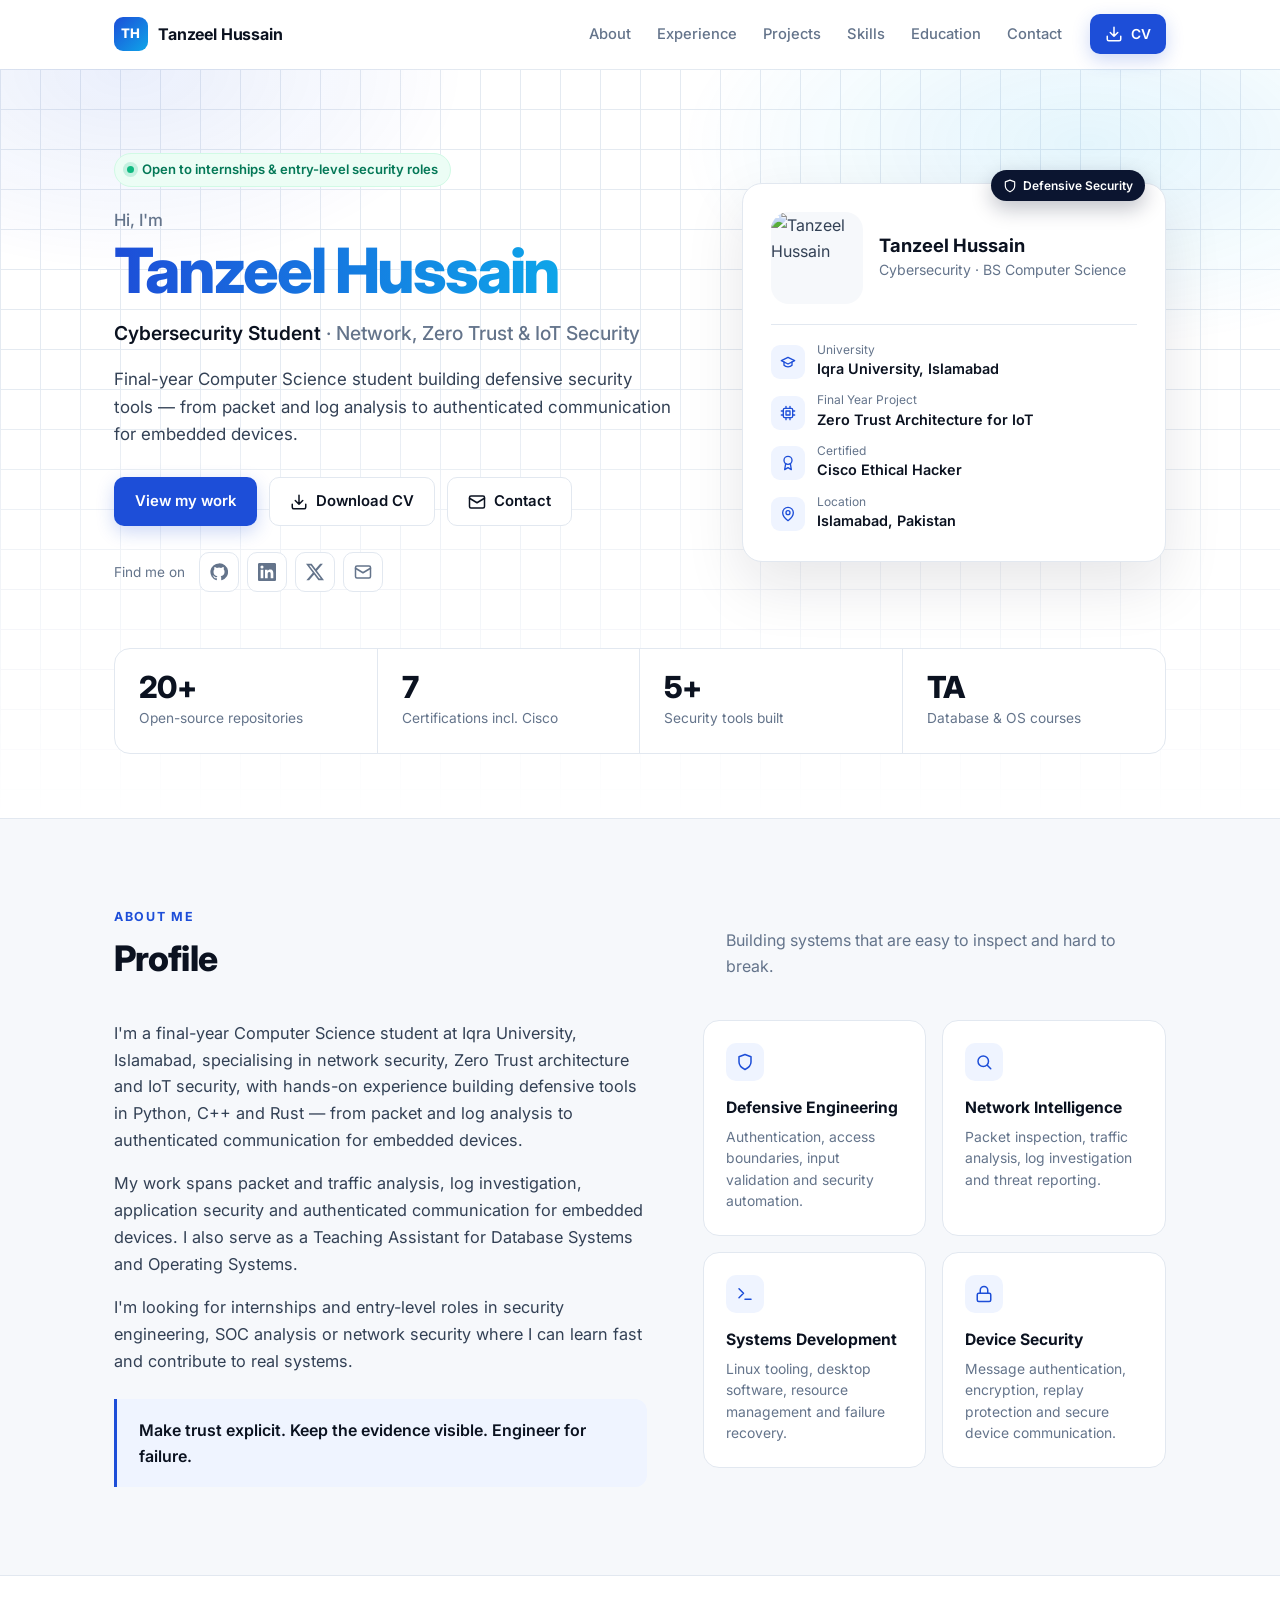
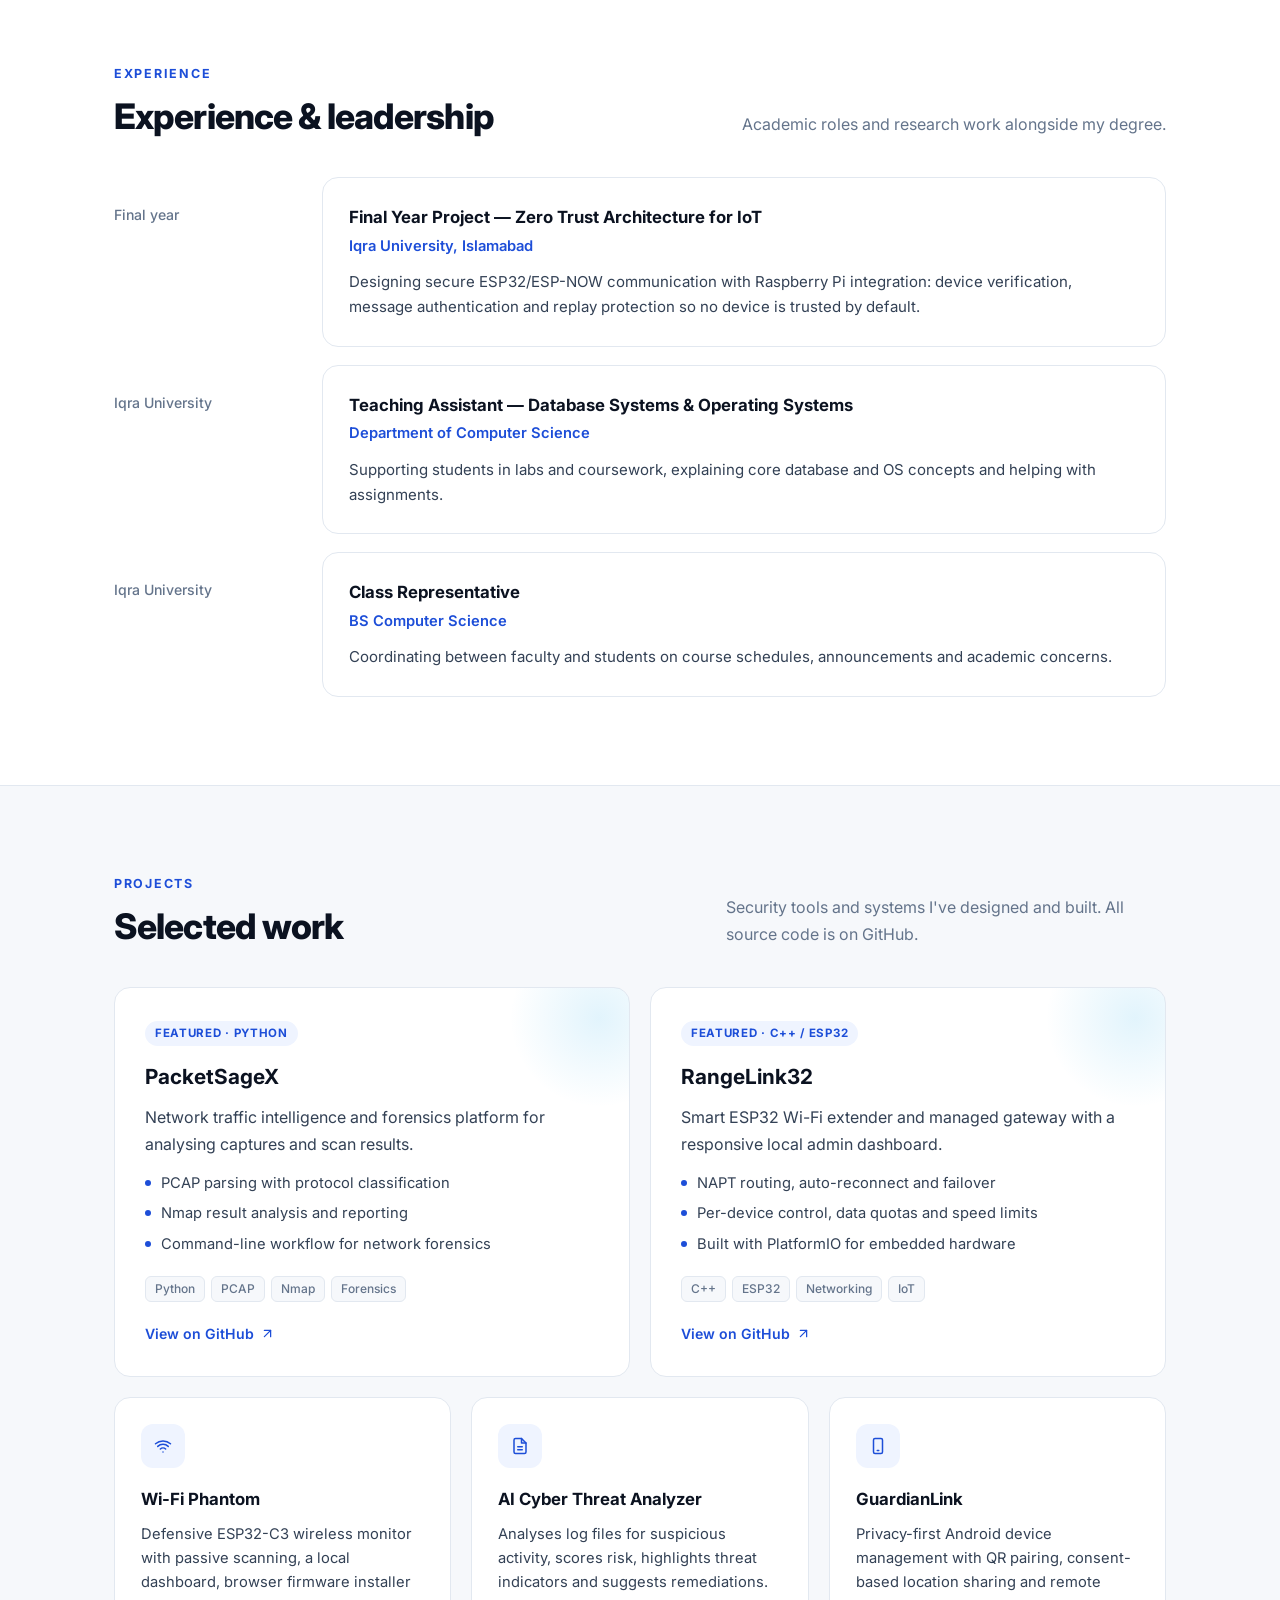
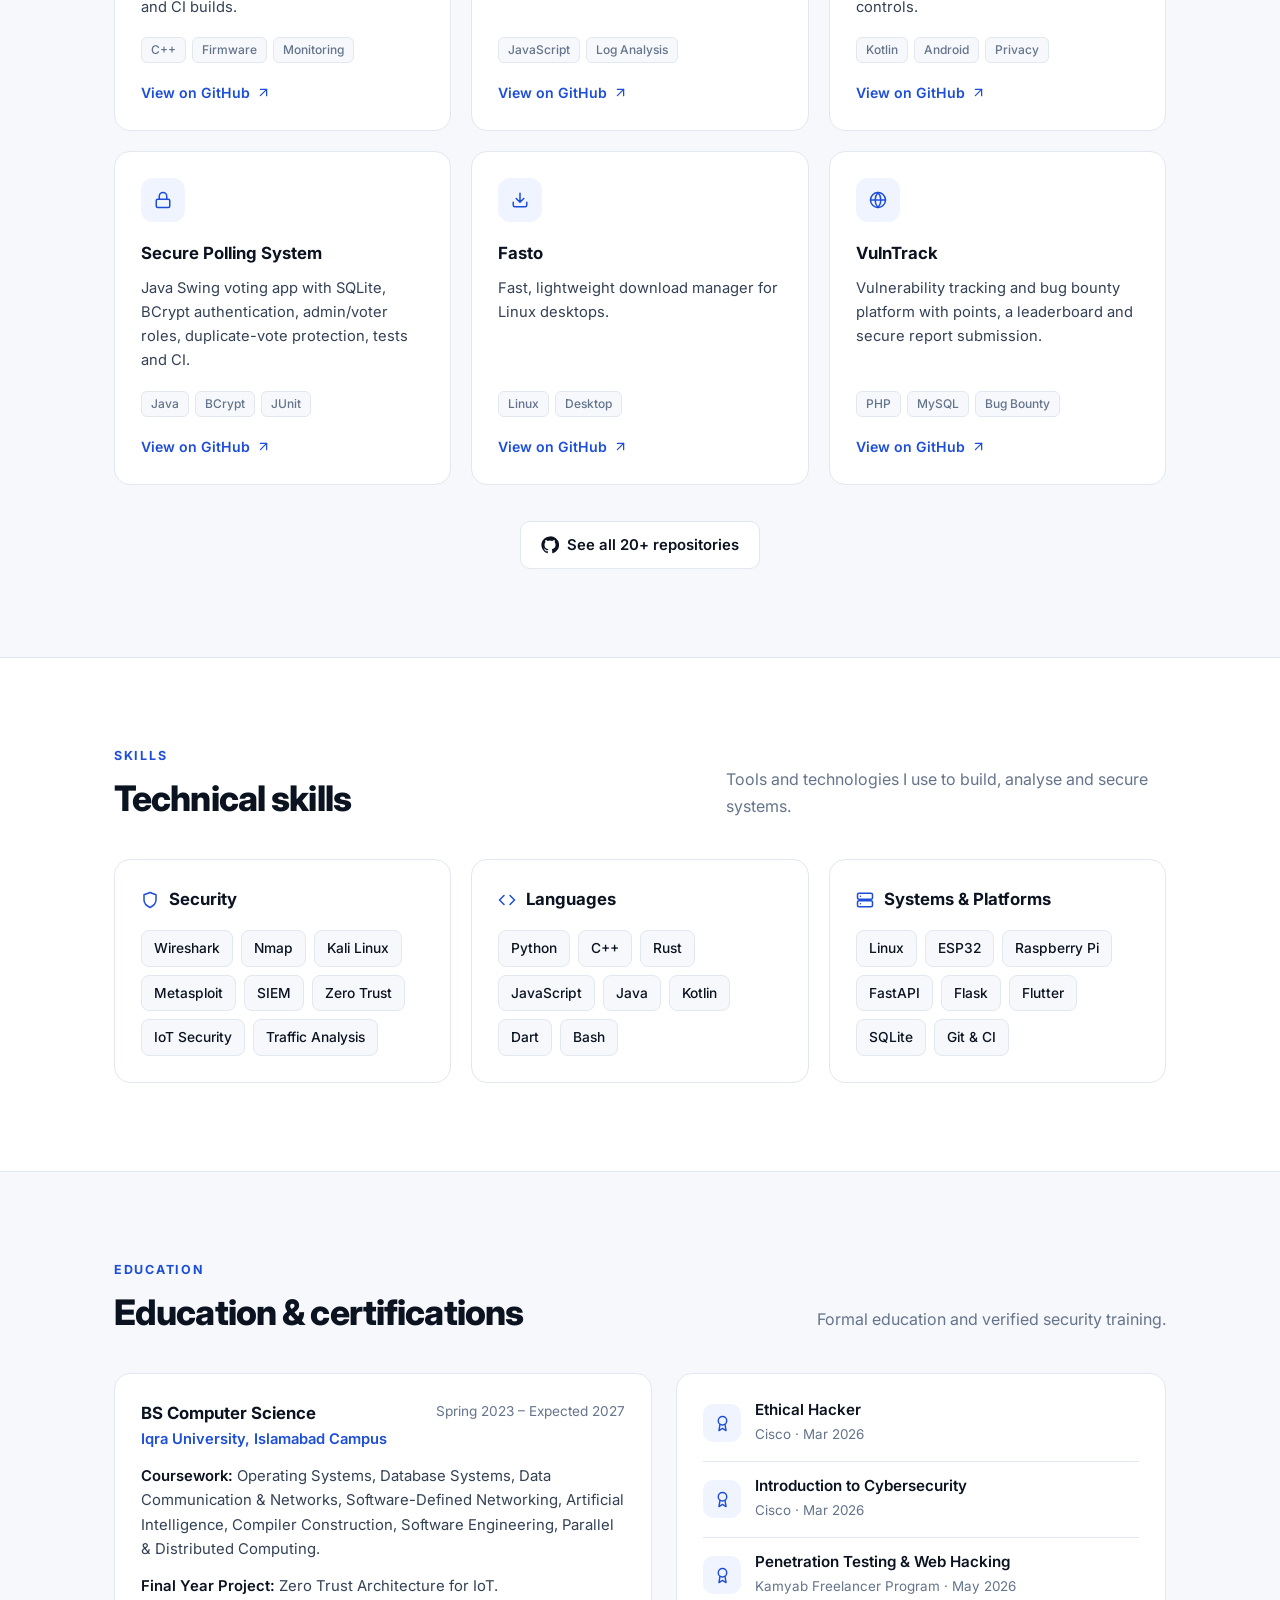
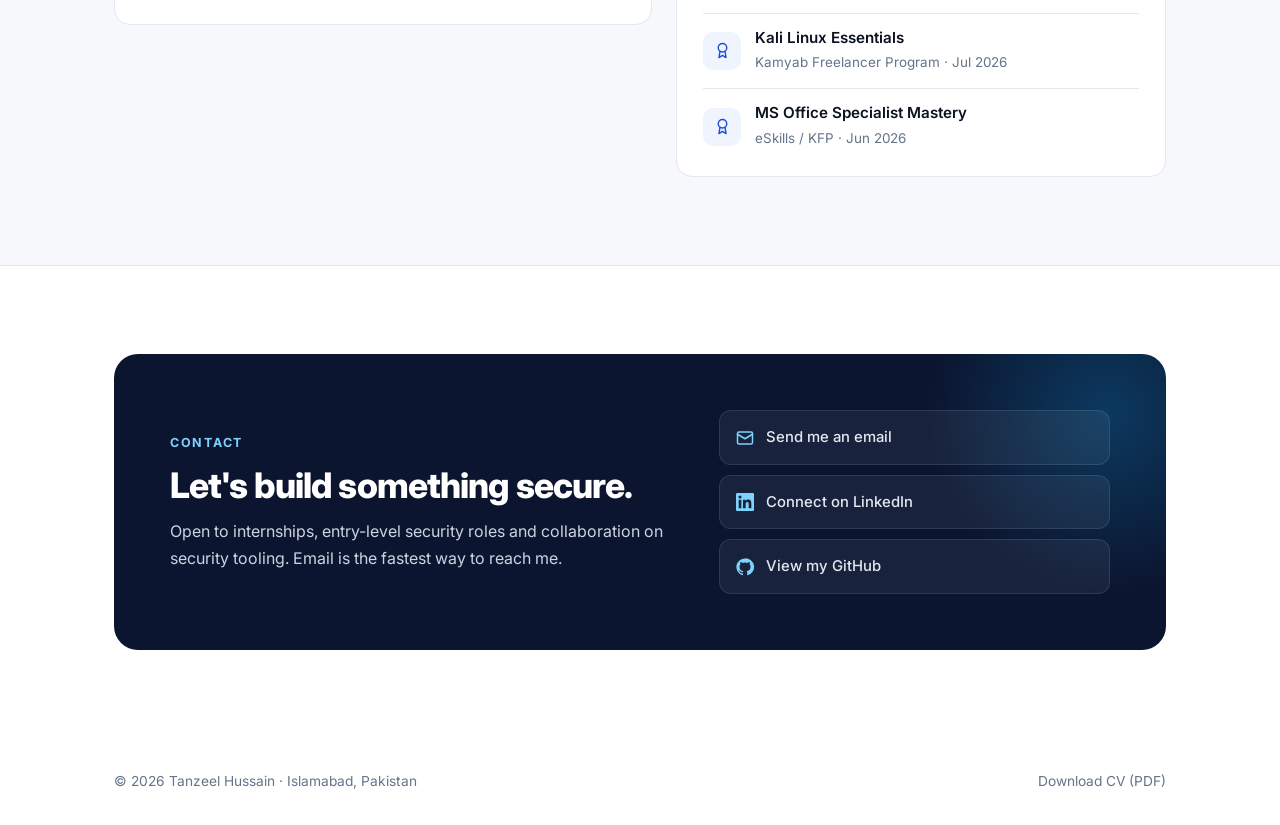
==== commit faad5b12: "Fix degree dates and hide raw contact links" ====
--- a/index.html
+++ b/index.html
@@ -201,12 +201,15 @@
     .stat:nth-child(-n+2) { border-bottom: 1px solid var(--line); }
     .profile-card { max-width: 480px; }
   }
-  @media (max-width: 680px) {
-    .menu-btn { display: block; }
-    .nav-right .btn { display: none; }
+  @media (max-width: 900px) {
+    .nav-right { gap: 12px; }
+    .menu-btn { display: block; order: 2; }
     .links { display: none; position: absolute; top: 68px; left: 0; right: 0; flex-direction: column; gap: 0; background: #fff; border-bottom: 1px solid var(--line); }
     .links.open { display: flex; }
     .links a { padding: 14px 24px; }
+  }
+  @media (max-width: 680px) {
+    .nav-right .btn { display: none; }
     .hero { padding: 44px 0 48px; }
     .projects, .skills, .focus { grid-template-columns: 1fr; }
     .t-item { grid-template-columns: 1fr; gap: 6px; }
@@ -345,11 +348,11 @@
         <div class="title">Cybersecurity Student <span>· Network, Zero Trust &amp; IoT Security</span></div>
         <p class="lead">Final-year Computer Science student building defensive security tools — from packet and log analysis to authenticated communication for embedded devices.</p>
         <div class="print-only print-contact">
-          <span>tanzeelhussain38529@gmail.com</span>
           <span>Islamabad, Pakistan</span>
-          <span>tanzeel0hussain.github.io</span>
-          <span>linkedin.com/in/tanzeel-hussain0</span>
-          <span>github.com/Tanzeel0Hussain</span>
+          <a href="mailto:tanzeelhussain38529@gmail.com">Email</a>
+          <a href="https://tanzeel0hussain.github.io">Portfolio</a>
+          <a href="https://www.linkedin.com/in/tanzeel-hussain0/">LinkedIn</a>
+          <a href="https://github.com/Tanzeel0Hussain">GitHub</a>
         </div>
         <div class="btns">
           <a href="#projects" class="btn btn-primary">View my work</a>
@@ -562,7 +565,7 @@
     </div>
     <div class="edu">
       <div class="card reveal">
-        <div class="edu-head"><h3>BS Computer Science</h3><span class="date">Feb 2023 – Jan 2027</span></div>
+        <div class="edu-head"><h3>BS Computer Science</h3><span class="date">Spring 2023 – Expected 2027</span></div>
         <div class="org">Iqra University, Islamabad Campus</div>
         <p><b>Coursework:</b> Operating Systems, Database Systems, Data Communication &amp; Networks, Software-Defined Networking, Artificial Intelligence, Compiler Construction, Software Engineering, Parallel &amp; Distributed Computing.</p>
         <p><b>Final Year Project:</b> Zero Trust Architecture for IoT.</p>
@@ -587,9 +590,9 @@
         <p>Open to internships, entry-level security roles and collaboration on security tooling. Email is the fastest way to reach me.</p>
       </div>
       <div class="contact-list">
-        <a href="mailto:tanzeelhussain38529@gmail.com"><svg><use href="#i-mail"/></svg>tanzeelhussain38529@gmail.com</a>
-        <a href="https://www.linkedin.com/in/tanzeel-hussain0/" target="_blank" rel="noopener"><svg class="fill"><use href="#i-linkedin"/></svg>linkedin.com/in/tanzeel-hussain0</a>
-        <a href="https://github.com/Tanzeel0Hussain" target="_blank" rel="noopener"><svg class="fill"><use href="#i-github"/></svg>github.com/Tanzeel0Hussain</a>
+        <a href="mailto:tanzeelhussain38529@gmail.com"><svg><use href="#i-mail"/></svg>Send me an email</a>
+        <a href="https://www.linkedin.com/in/tanzeel-hussain0/" target="_blank" rel="noopener"><svg class="fill"><use href="#i-linkedin"/></svg>Connect on LinkedIn</a>
+        <a href="https://github.com/Tanzeel0Hussain" target="_blank" rel="noopener"><svg class="fill"><use href="#i-github"/></svg>View my GitHub</a>
       </div>
     </div>
   </div>
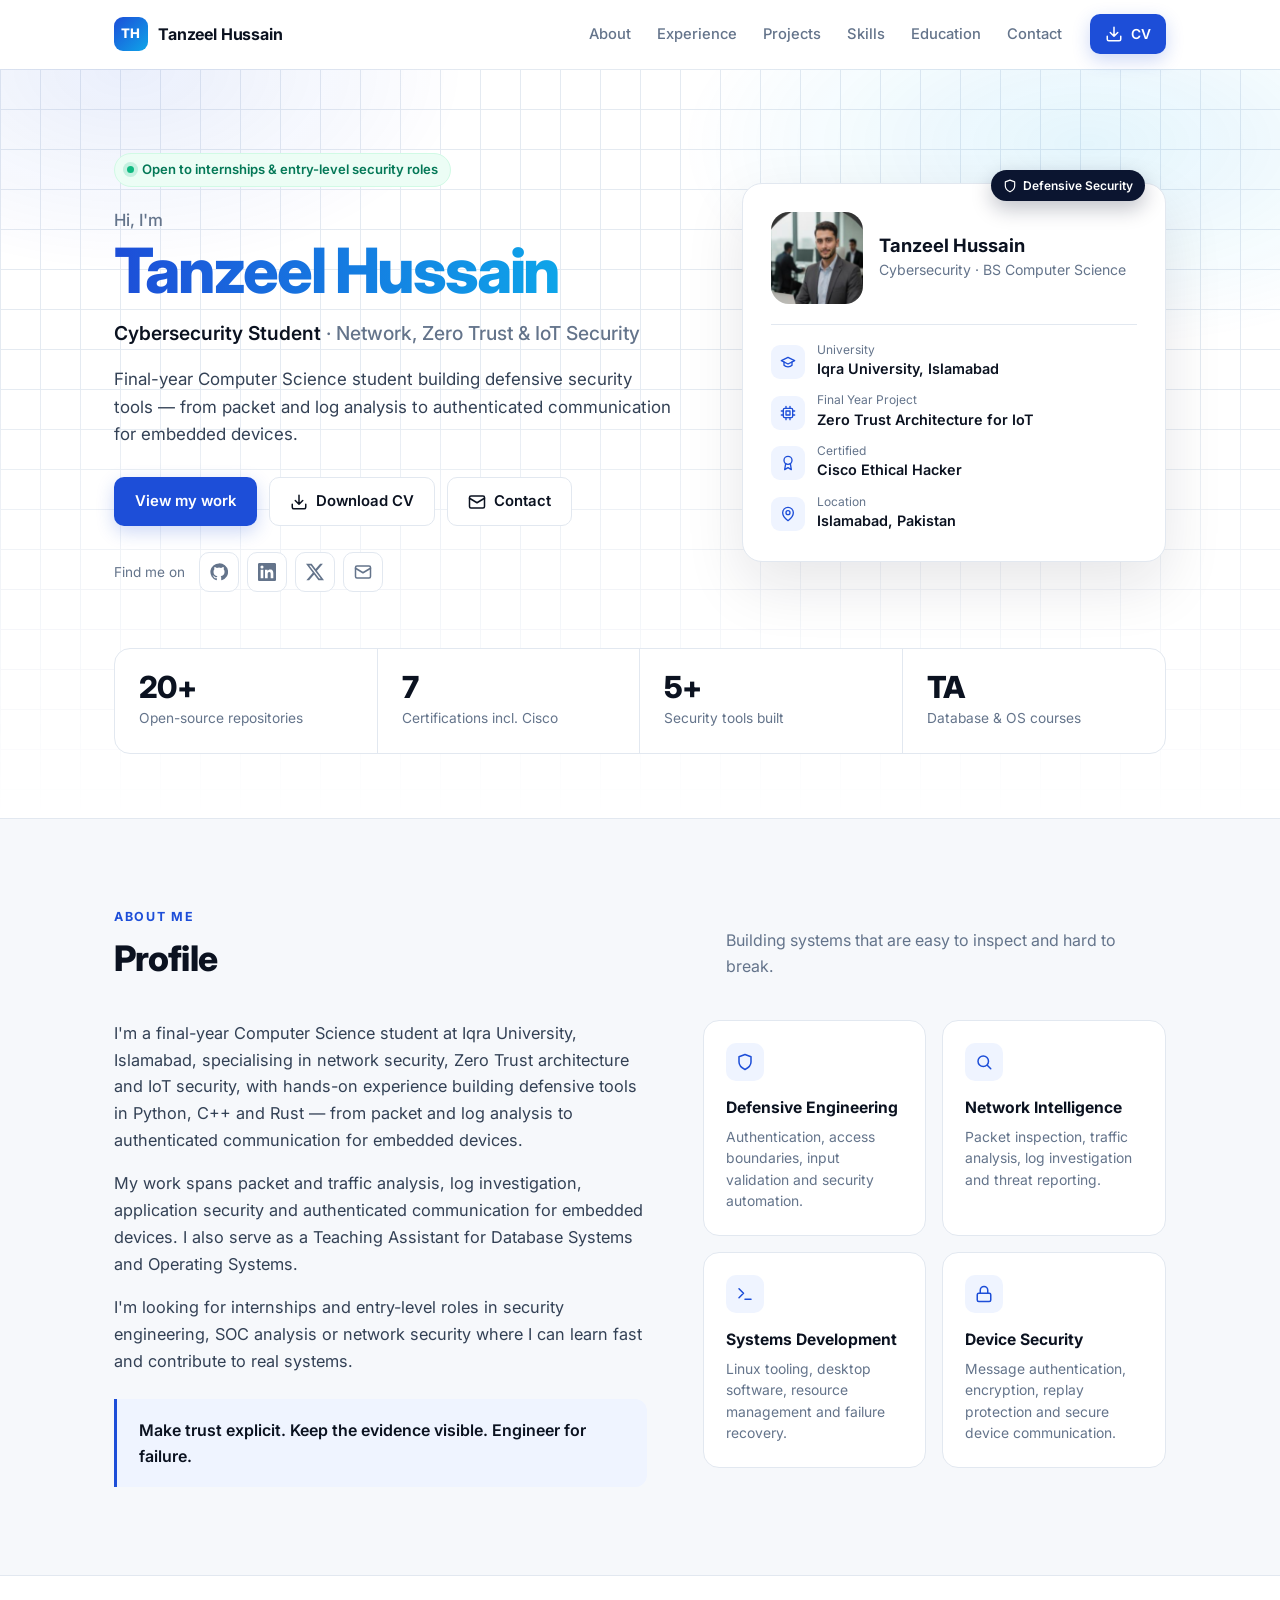
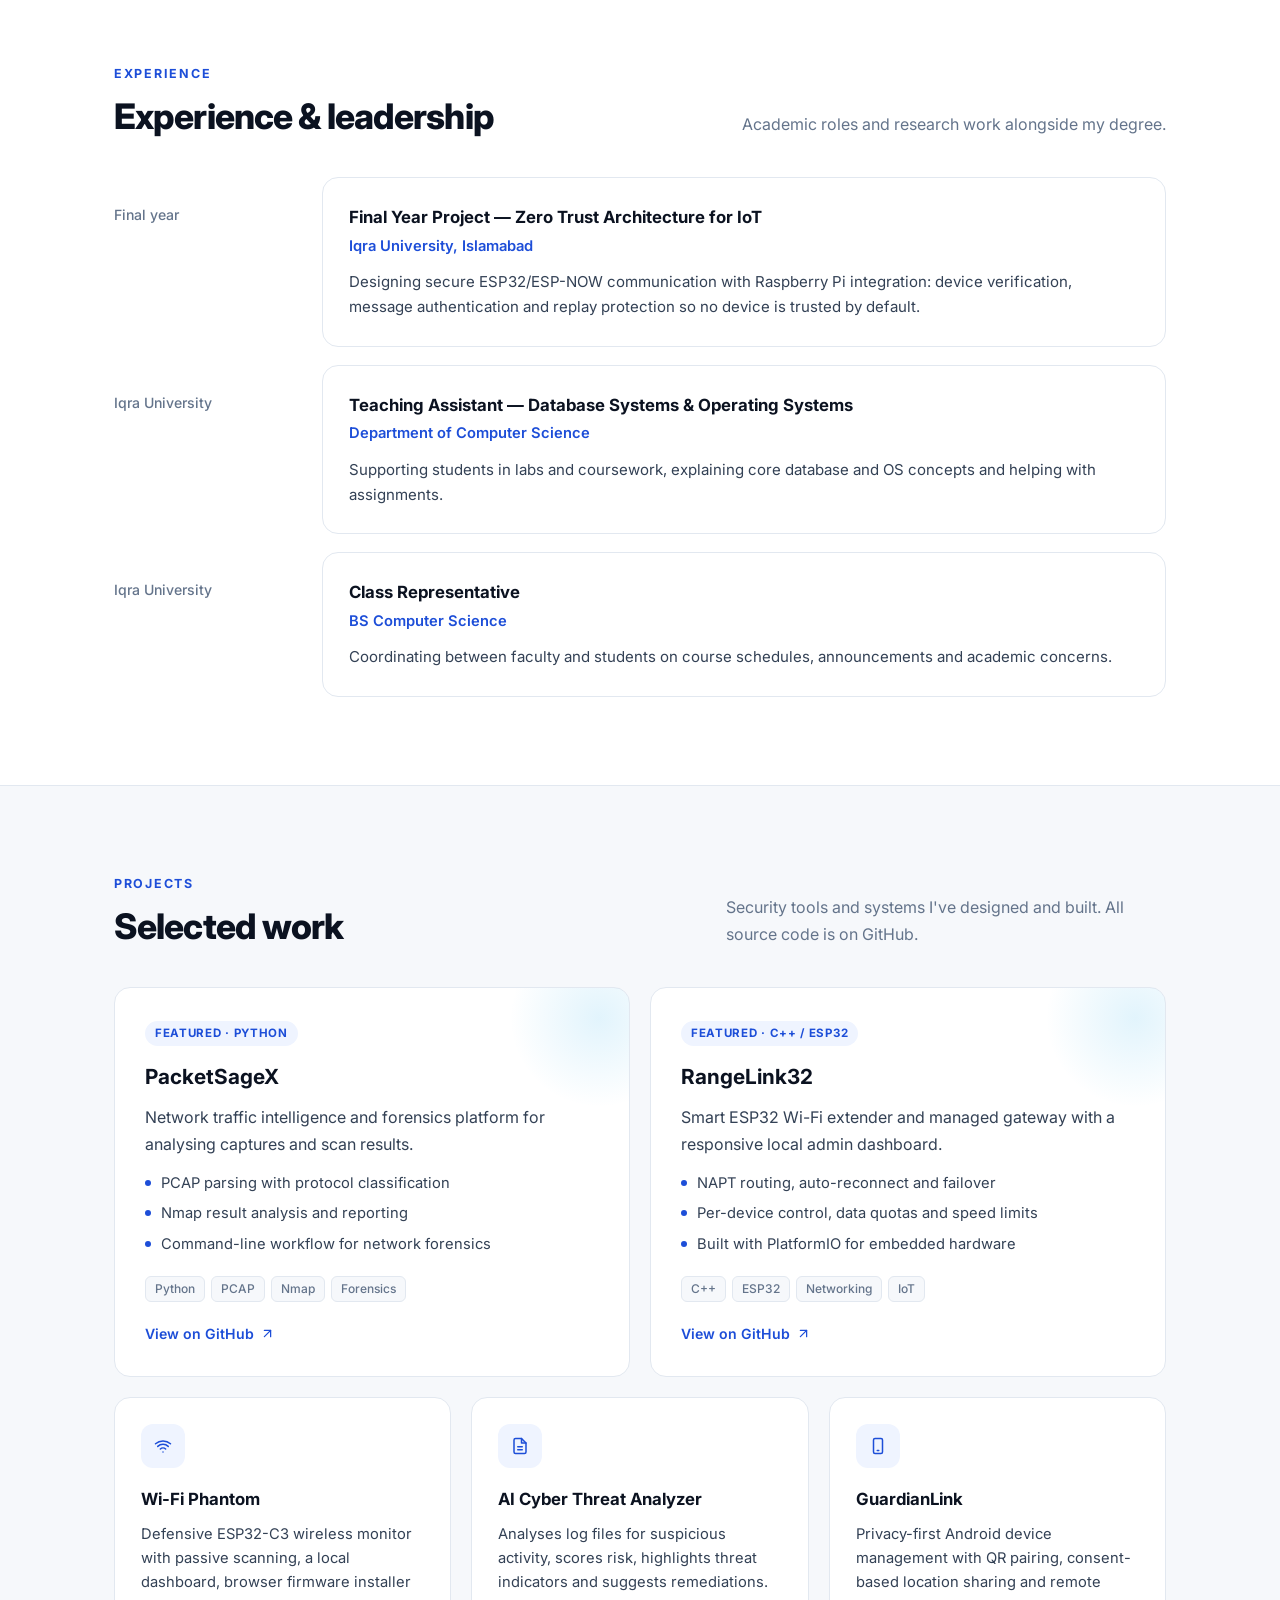
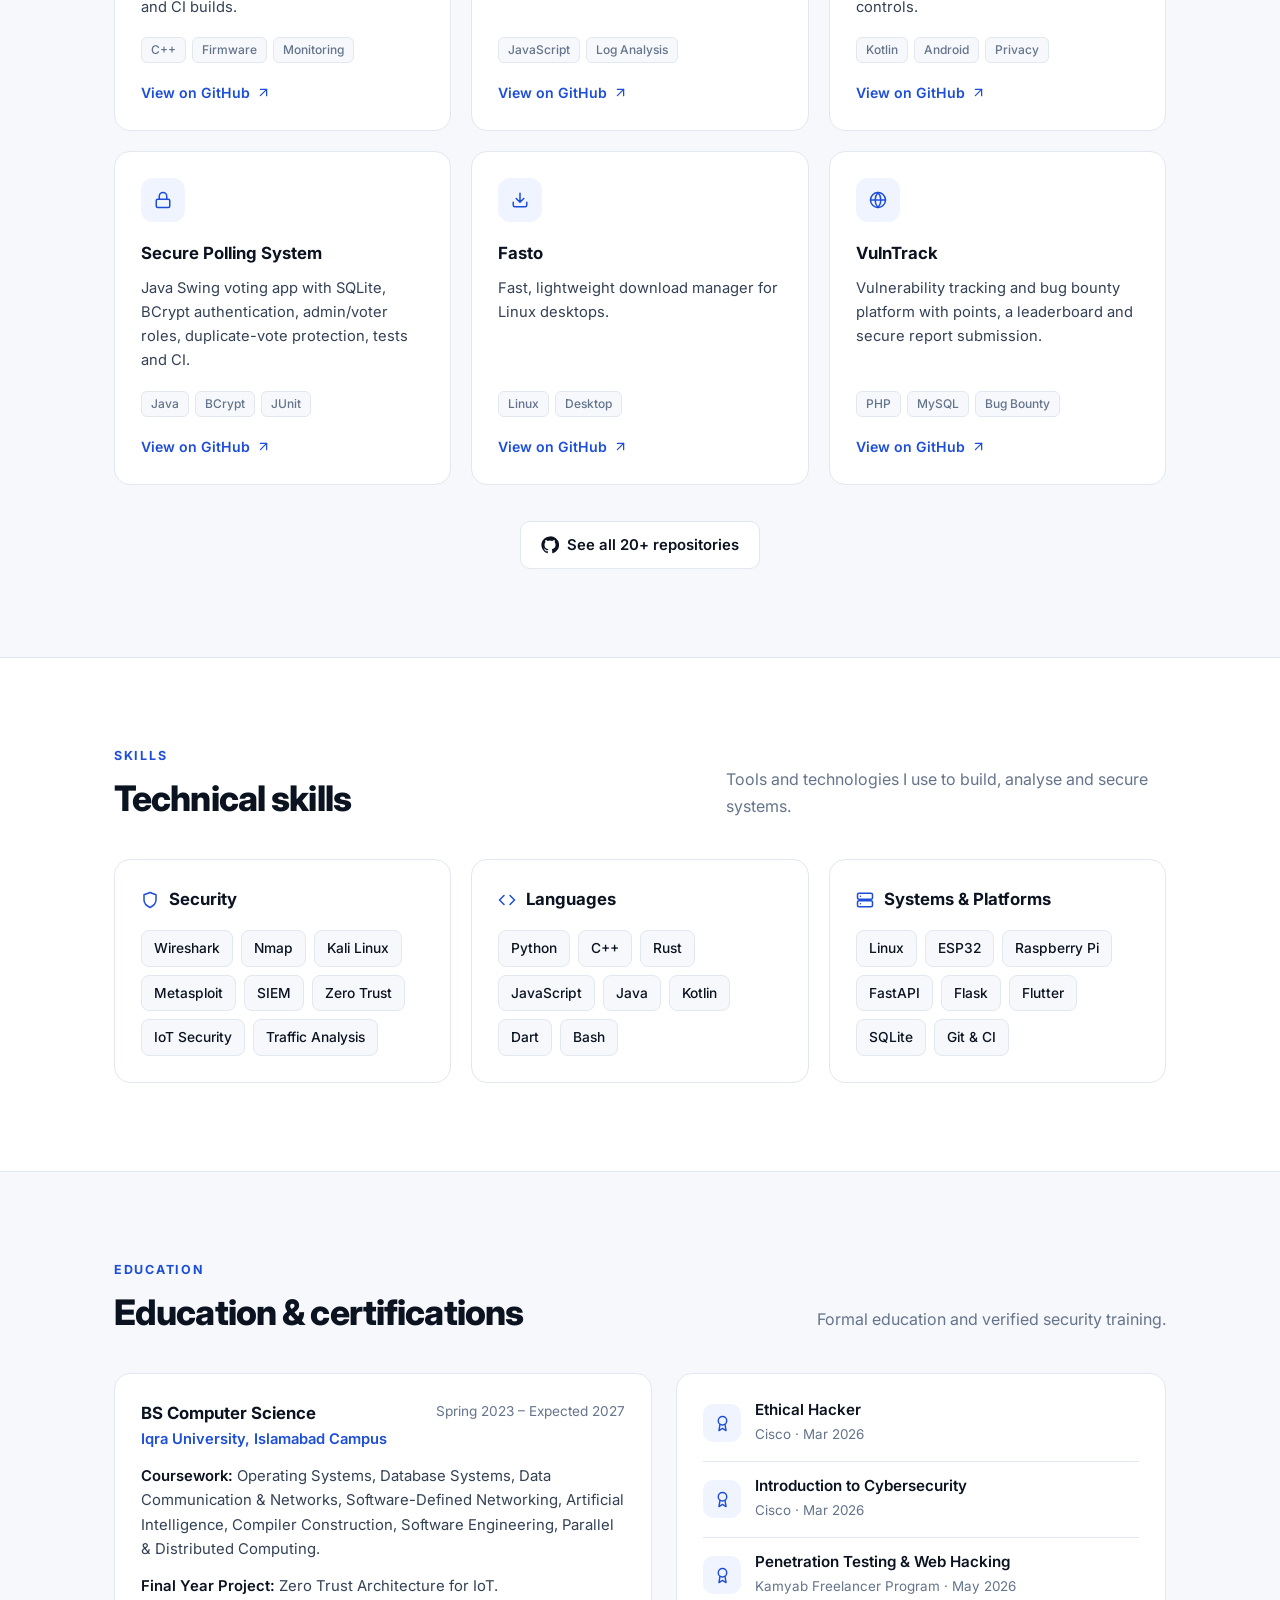
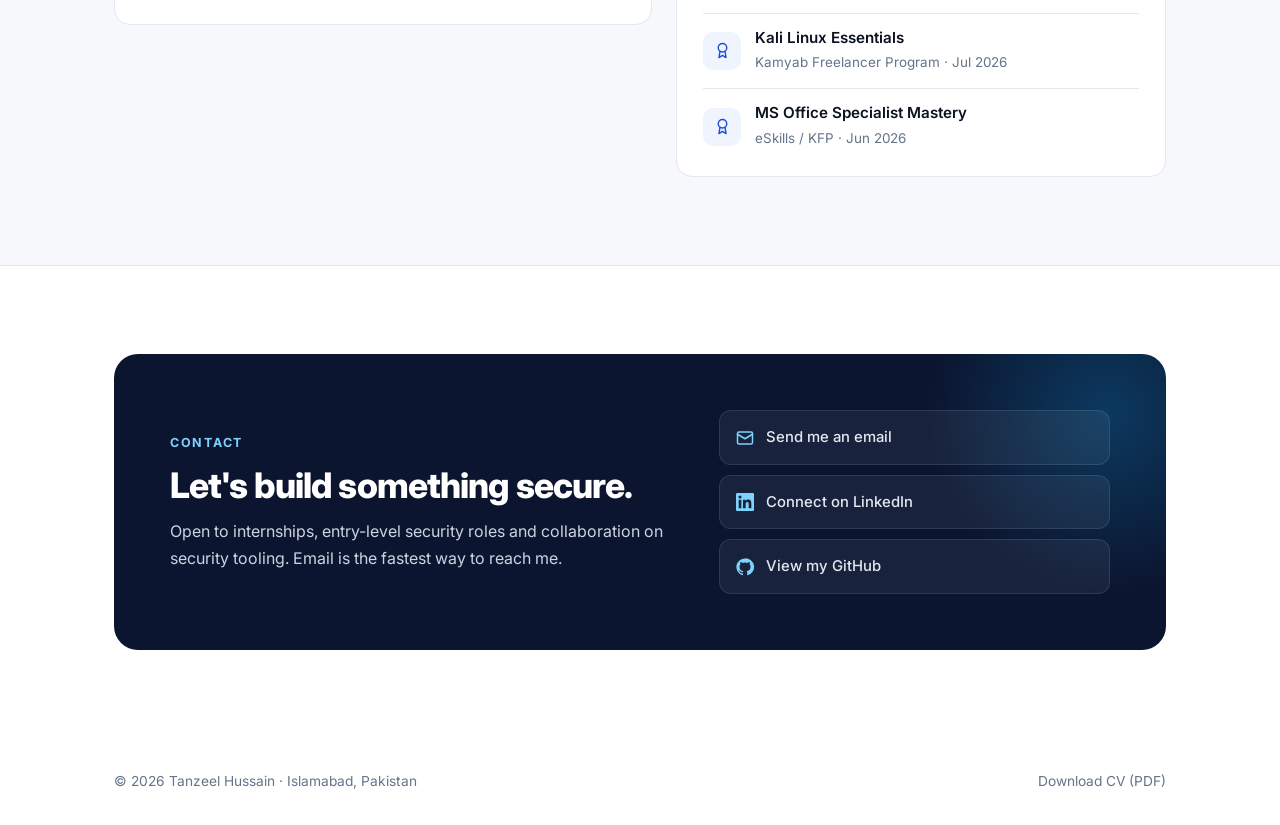
==== commit bc5746b3: "Use new photo on site and show full links in CV" ====
--- a/index.html
+++ b/index.html
@@ -7,8 +7,8 @@
 <meta name="description" content="Tanzeel Hussain — Cybersecurity student at Iqra University focused on network security, Zero Trust and IoT security.">
 <meta property="og:title" content="Tanzeel Hussain — Cybersecurity">
 <meta property="og:description" content="Network security, Zero Trust and IoT security. Projects, skills, certifications and CV.">
-<meta property="og:image" content="https://github.com/Tanzeel0Hussain.png">
-<link rel="icon" href="https://github.com/Tanzeel0Hussain.png">
+<meta property="og:image" content="https://tanzeel0hussain.github.io/photo.jpg">
+<link rel="icon" href="photo.jpg">
 <link rel="preconnect" href="https://fonts.googleapis.com">
 <link href="https://fonts.googleapis.com/css2?family=Inter:wght@400;500;600;700;800&display=swap" rel="stylesheet">
 <style>
@@ -372,7 +372,7 @@
         <span class="float-badge"><svg><use href="#i-shield"/></svg>Defensive Security</span>
         <div class="profile-top">
           <!-- Doosri photo lagani ho: "me.jpg" upload karein aur src="me.jpg" kar dein -->
-          <img class="photo" src="https://github.com/Tanzeel0Hussain.png" alt="Tanzeel Hussain" width="92" height="92">
+          <img class="photo" src="photo.jpg" alt="Tanzeel Hussain" width="92" height="92">
           <div>
             <h3>Tanzeel Hussain</h3>
             <p>Cybersecurity · BS Computer Science</p>
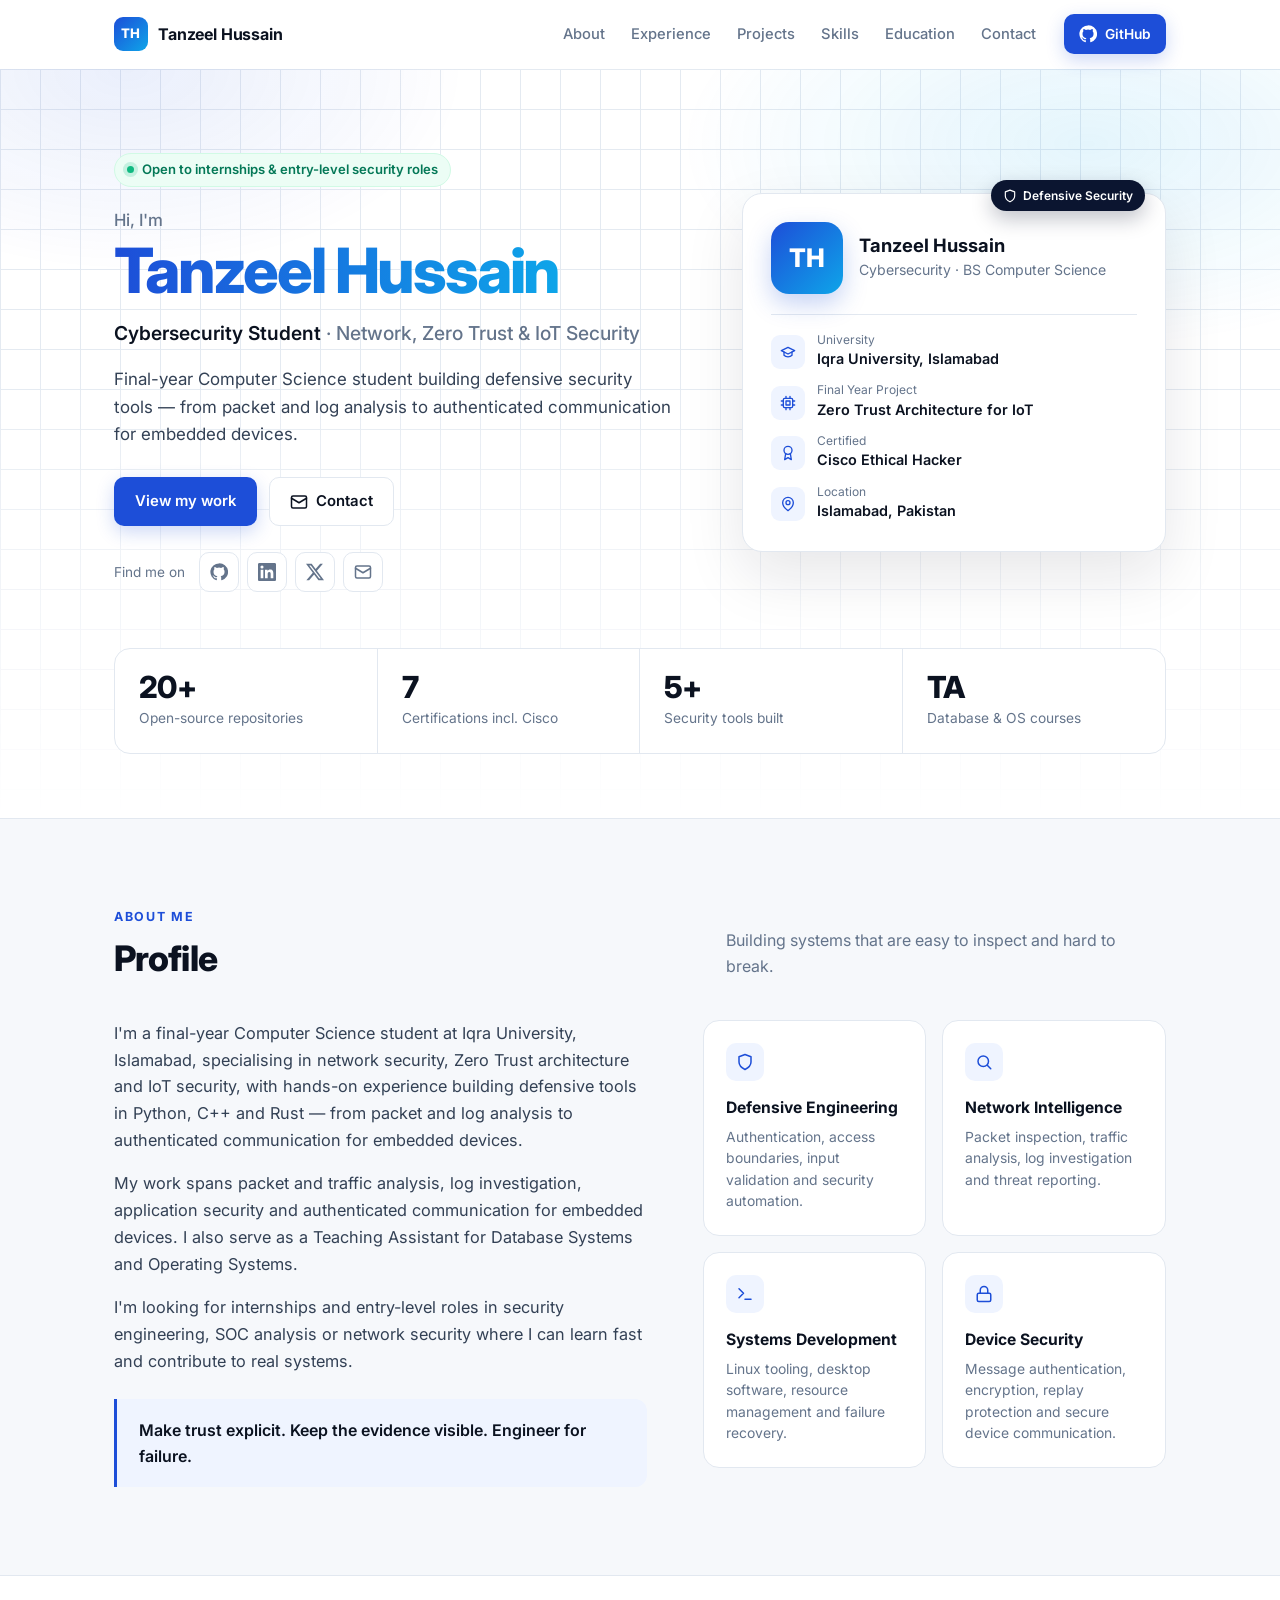
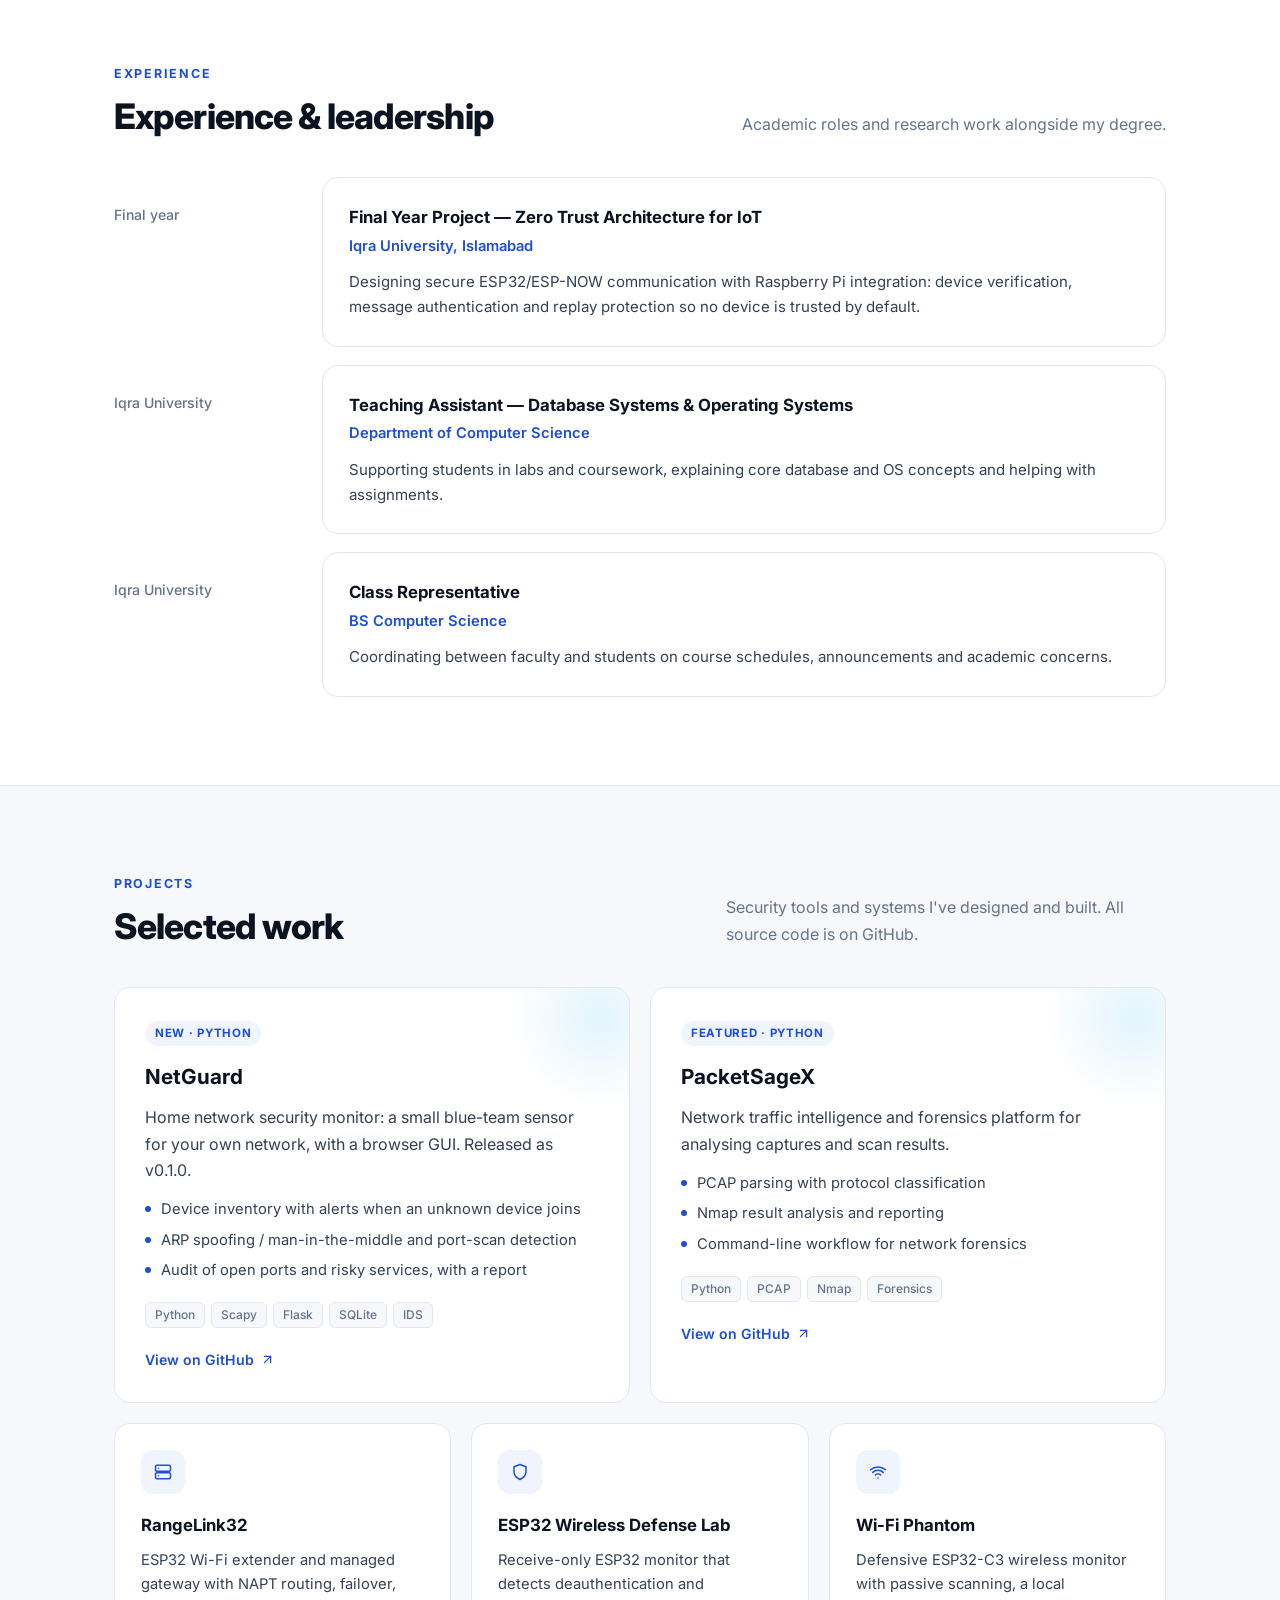
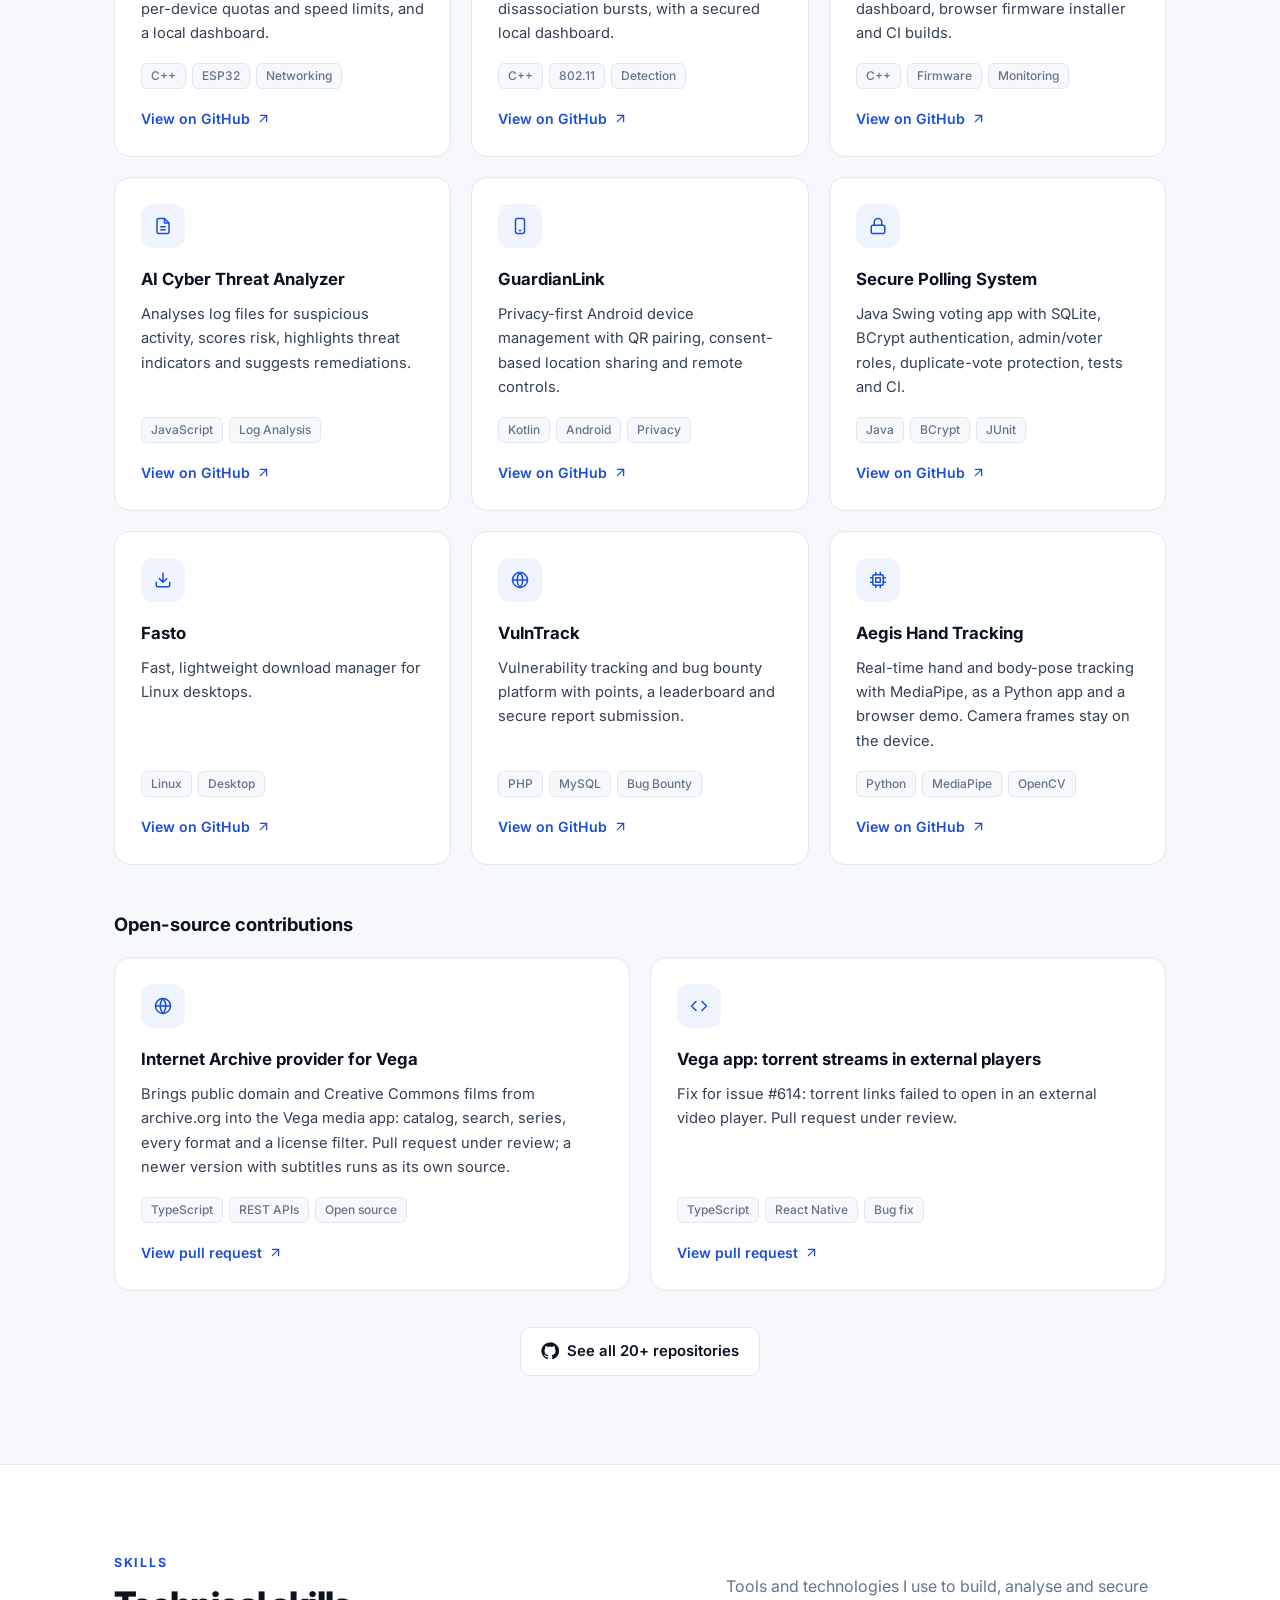
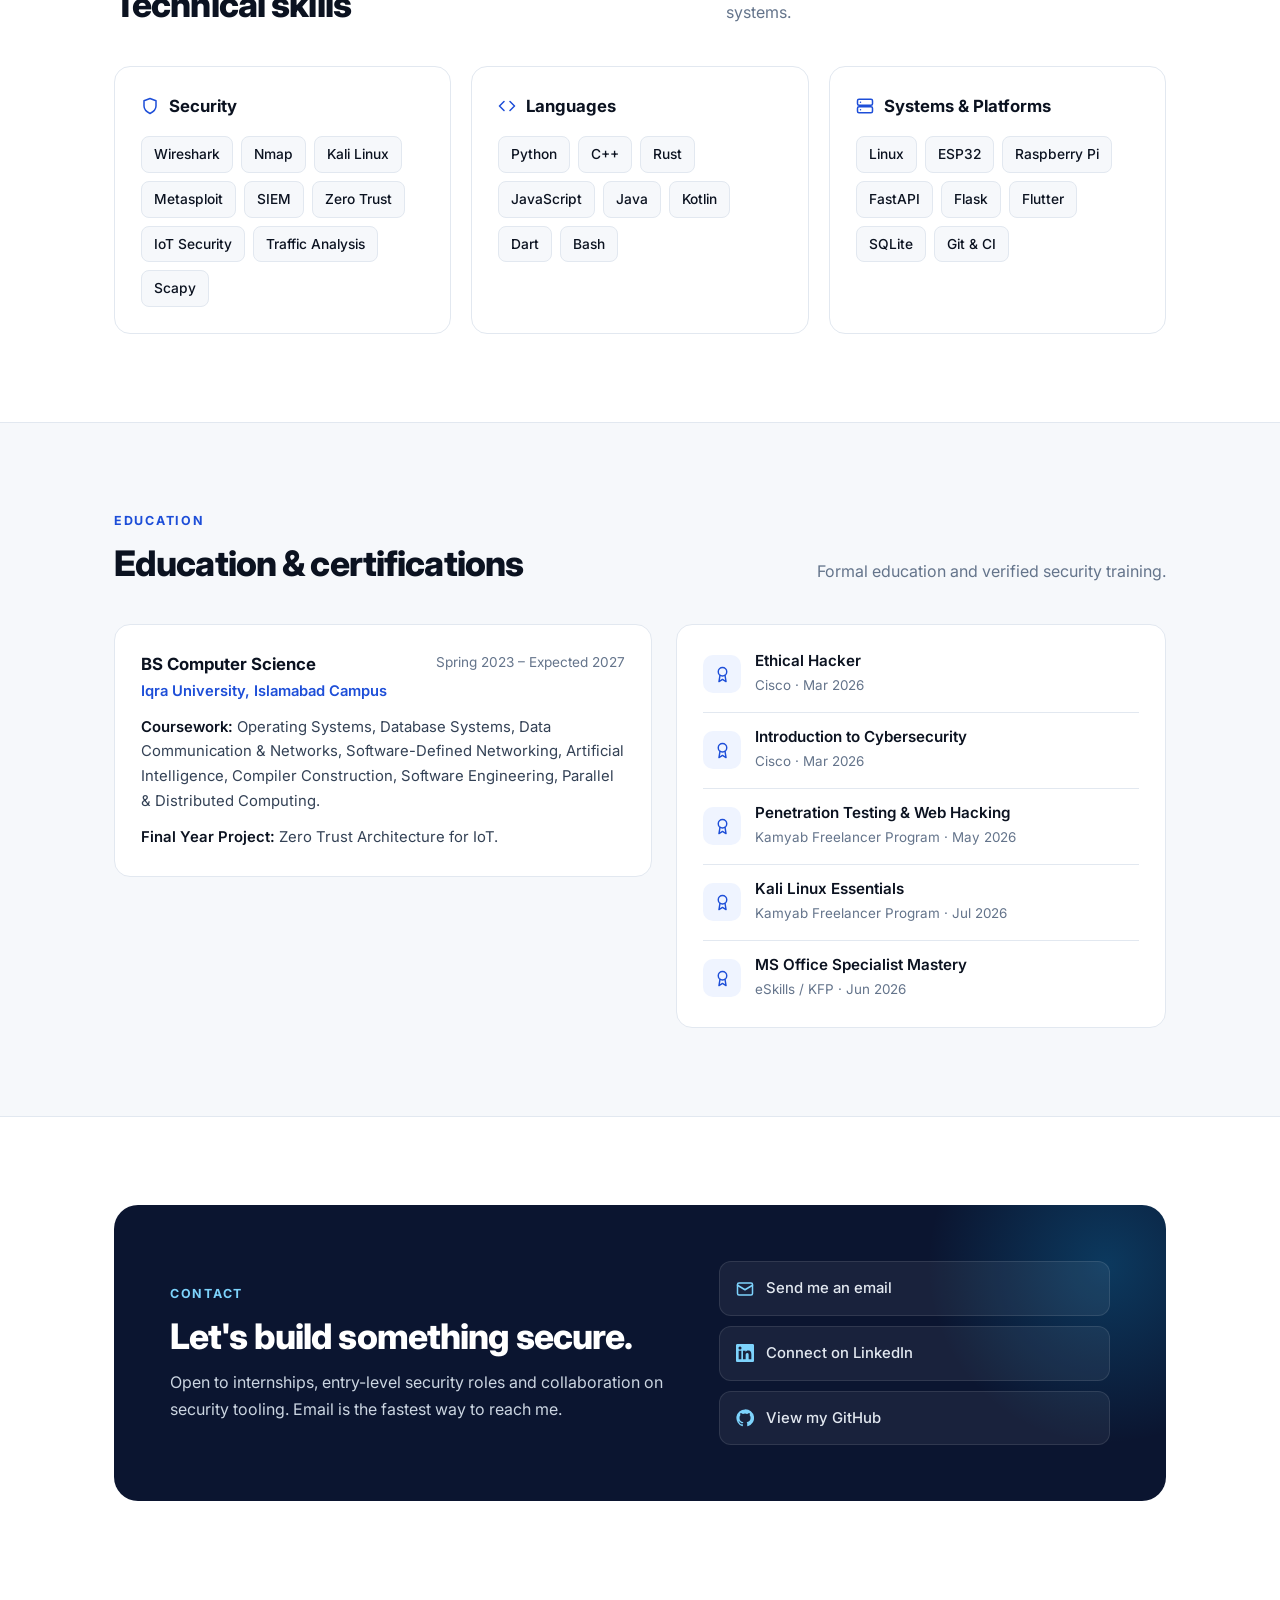
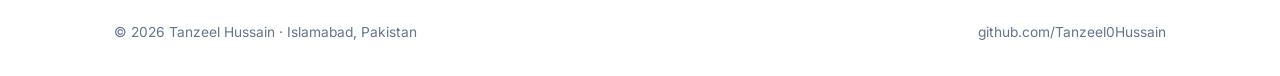
==== commit 2450974a: "Remove photo and CV, add NetGuard and open-source work" ====
--- a/index.html
+++ b/index.html
@@ -6,9 +6,8 @@
 <title>Tanzeel Hussain — Cybersecurity</title>
 <meta name="description" content="Tanzeel Hussain — Cybersecurity student at Iqra University focused on network security, Zero Trust and IoT security.">
 <meta property="og:title" content="Tanzeel Hussain — Cybersecurity">
-<meta property="og:description" content="Network security, Zero Trust and IoT security. Projects, skills, certifications and CV.">
-<meta property="og:image" content="https://tanzeel0hussain.github.io/photo.jpg">
-<link rel="icon" href="photo.jpg">
+<meta property="og:description" content="Network security, Zero Trust and IoT security. Projects, open-source work, skills and certifications.">
+<link rel="icon" href="data:image/svg+xml,%3Csvg xmlns='http://www.w3.org/2000/svg' viewBox='0 0 64 64'%3E%3Cdefs%3E%3ClinearGradient id='g' x1='0' y1='0' x2='1' y2='1'%3E%3Cstop offset='0' stop-color='%231d4ed8'/%3E%3Cstop offset='1' stop-color='%230ea5e9'/%3E%3C/linearGradient%3E%3C/defs%3E%3Crect width='64' height='64' rx='16' fill='url(%23g)'/%3E%3Ctext x='32' y='42' font-family='Arial,sans-serif' font-size='28' font-weight='700' fill='white' text-anchor='middle'%3ETH%3C/text%3E%3C/svg%3E">
 <link rel="preconnect" href="https://fonts.googleapis.com">
 <link href="https://fonts.googleapis.com/css2?family=Inter:wght@400;500;600;700;800&display=swap" rel="stylesheet">
 <style>
@@ -31,7 +30,6 @@
   svg { width: 18px; height: 18px; fill: none; stroke: currentColor; stroke-width: 2; stroke-linecap: round; stroke-linejoin: round; flex-shrink: 0; }
   svg.fill { fill: currentColor; stroke: none; }
   .wrap { max-width: 1100px; margin: 0 auto; padding: 0 24px; }
-  .print-only { display: none; }
 
   /* Nav */
   nav { position: sticky; top: 0; z-index: 20; background: rgba(255,255,255,.88); backdrop-filter: saturate(180%) blur(12px); border-bottom: 1px solid transparent; transition: border-color .2s; }
@@ -81,7 +79,7 @@
 
   .profile-card { position: relative; background: #fff; border: 1px solid var(--line); border-radius: 20px; padding: 28px; box-shadow: 0 24px 60px rgba(15,23,42,.10); }
   .profile-top { display: flex; align-items: center; gap: 16px; padding-bottom: 20px; border-bottom: 1px solid var(--line); margin-bottom: 18px; }
-  .photo { width: 92px; height: 92px; border-radius: 18px; object-fit: cover; background: var(--bg-soft); }
+  .monogram { width: 72px; height: 72px; border-radius: 18px; flex-shrink: 0; display: grid; place-items: center; background: linear-gradient(135deg, var(--accent), var(--accent-2)); color: #fff; font-size: 1.6rem; font-weight: 800; letter-spacing: .02em; box-shadow: 0 10px 24px rgba(29,78,216,.25); }
   .profile-top h3 { font-size: 1.15rem; color: var(--text); line-height: 1.3; }
   .profile-top p { font-size: .88rem; color: var(--muted); }
   .info { display: grid; gap: 12px; }
@@ -143,6 +141,8 @@
   .card-link svg { width: 15px; height: 15px; transition: transform .15s; }
   .card-link:hover svg { transform: translate(2px,-2px); }
   .more { text-align: center; margin-top: 36px; }
+  .sub-head { font-size: 1.15rem; margin: 44px 0 18px; }
+  .oss { display: grid; grid-template-columns: 1fr 1fr; gap: 20px; }
 
   /* Experience timeline */
   .timeline { position: relative; display: grid; gap: 18px; }
@@ -194,7 +194,7 @@
 
   @media (max-width: 960px) {
     .hero-grid, .about, .edu, .contact-band { grid-template-columns: 1fr; }
-    .featured { grid-template-columns: 1fr; }
+    .featured, .oss { grid-template-columns: 1fr; }
     .projects, .skills { grid-template-columns: 1fr 1fr; }
     .stats { grid-template-columns: 1fr 1fr; }
     .stat:nth-child(2) { border-right: 0; }
@@ -219,77 +219,6 @@
     .head { margin-bottom: 28px; }
   }
 
-  /* ========== Print / PDF CV ========== */
-  @page { size: A4; margin: 14mm 14mm 12mm; }
-  @media print {
-    :root { --line: #d8dee8; }
-    body { font-size: 9.6pt; line-height: 1.45; color: #1e293b; }
-    nav, .btns, .socials-inline, .more, .card-link, .float-badge, .no-print, footer, .hero::before, .featured .card::after, .contact-band::before { display: none !important; }
-    .print-only { display: block; }
-    .reveal { opacity: 1 !important; transform: none !important; }
-    .wrap { max-width: none; padding: 0; }
-    section, .hero { padding: 0; margin: 0 0 9pt; background: none !important; border: 0 !important; }
-    .card { border: 0; padding: 0; box-shadow: none !important; background: none; border-radius: 0; }
-    .card:hover { box-shadow: none; }
-    .eyebrow { display: none; }
-    h2 { font-size: 11pt; text-transform: uppercase; letter-spacing: .1em; color: var(--accent); border-bottom: 1.2pt solid var(--accent); padding-bottom: 2pt; margin-bottom: 7pt; font-weight: 700; }
-    .head { display: block; margin-bottom: 0; }
-    .head p { display: none; }
-    h3 { font-size: 10.2pt; }
-
-    .hero-grid { grid-template-columns: 1fr auto; gap: 16pt; align-items: start; }
-    .status, .hello { display: none; }
-    h1 { font-size: 22pt; margin-bottom: 2pt; letter-spacing: -.02em; }
-    .grad { color: var(--text); background: none; -webkit-text-fill-color: var(--text); }
-    .title { font-size: 11pt; margin-bottom: 5pt; color: var(--accent); }
-    .title span { color: var(--accent); }
-    .lead { font-size: 9.6pt; margin-bottom: 0; max-width: none; }
-    .print-contact { display: flex; flex-wrap: wrap; gap: 3pt 14pt; font-size: 8.8pt; margin-top: 6pt; color: #334155; }
-    .profile-card { padding: 0; border: 0; box-shadow: none; }
-    .profile-top { border: 0; padding: 0; margin: 0; }
-    .profile-top div, .info { display: none; }
-    .photo { width: 72pt; height: 72pt; border-radius: 10pt; }
-    .stats { display: none; }
-
-    #about .about { grid-template-columns: 1fr; gap: 0; }
-    .about-text p { font-size: 9.6pt; margin-bottom: 4pt; }
-    .about-text p:nth-child(n+2), .about-text blockquote, .focus, .hero .lead { display: none; }
-
-    .t-item { display: block; position: relative; }
-    .t-date { position: absolute; right: 0; top: 0; padding: 0; font-size: 8.6pt; }
-    .org { margin-bottom: 1pt; font-size: 8.8pt; }
-    .t-item .card p { font-size: 9pt; }
-    .timeline { gap: 5pt; }
-
-    .featured, .projects { grid-template-columns: 1fr 1fr; gap: 6pt 16pt; margin-bottom: 6pt; }
-    .featured .card { padding: 0; }
-    .pill { display: none; }
-    .featured h3, .proj h3 { font-size: 10pt; margin-bottom: 1pt; }
-    .featured p, .proj p { font-size: 9pt; margin-bottom: 2pt; }
-    .bullets { display: none; }
-    .tags { margin: 0; gap: 3pt; }
-    .tag { font-size: 7.6pt; padding: 0 5pt; }
-    .card-icon { display: none; }
-    .projects { display: none; }
-
-    .skills { grid-template-columns: 1fr; gap: 3pt; }
-    .skills .card { display: flex; gap: 8pt; align-items: baseline; }
-    .skills h3 { font-size: 9.4pt; margin: 0; min-width: 120pt; }
-    .skills h3 svg { display: none; }
-    .chips { gap: 3pt 4pt; }
-    .chip { font-size: 8.6pt; padding: 0 5pt; border-radius: 3pt; }
-
-    .edu { grid-template-columns: 1.15fr 1fr; gap: 16pt; }
-    .edu .card p { font-size: 9pt; margin-bottom: 3pt; }
-    .cert { padding: 2.5pt 0; border: 0; }
-    .cert h4 { font-size: 9.2pt; }
-    .cert span { font-size: 8.4pt; }
-
-    #contact { display: none; }
-    .card, .t-item, .cert { break-inside: avoid; }
-    h2 { break-after: avoid; }
-    a { color: inherit; }
-  }
 </style>
 </head>
 <body>
@@ -333,7 +262,7 @@
         <a href="#education">Education</a>
         <a href="#contact">Contact</a>
       </div>
-      <a class="btn btn-primary btn-sm" href="Tanzeel_Hussain_CV.pdf" download><svg><use href="#i-download"/></svg>CV</a>
+      <a class="btn btn-primary btn-sm" href="https://github.com/Tanzeel0Hussain" target="_blank" rel="noopener"><svg class="fill"><use href="#i-github"/></svg>GitHub</a>
     </div>
   </div>
 </nav>
@@ -347,16 +276,8 @@
         <h1><span class="grad">Tanzeel Hussain</span></h1>
         <div class="title">Cybersecurity Student <span>· Network, Zero Trust &amp; IoT Security</span></div>
         <p class="lead">Final-year Computer Science student building defensive security tools — from packet and log analysis to authenticated communication for embedded devices.</p>
-        <div class="print-only print-contact">
-          <span>Islamabad, Pakistan</span>
-          <a href="mailto:tanzeelhussain38529@gmail.com">Email</a>
-          <a href="https://tanzeel0hussain.github.io">Portfolio</a>
-          <a href="https://www.linkedin.com/in/tanzeel-hussain0/">LinkedIn</a>
-          <a href="https://github.com/Tanzeel0Hussain">GitHub</a>
-        </div>
         <div class="btns">
           <a href="#projects" class="btn btn-primary">View my work</a>
-          <a class="btn btn-outline" href="Tanzeel_Hussain_CV.pdf" download><svg><use href="#i-download"/></svg>Download CV</a>
           <a href="#contact" class="btn btn-outline"><svg><use href="#i-mail"/></svg>Contact</a>
         </div>
         <div class="socials-inline">
@@ -371,8 +292,7 @@
       <div class="profile-card">
         <span class="float-badge"><svg><use href="#i-shield"/></svg>Defensive Security</span>
         <div class="profile-top">
-          <!-- Doosri photo lagani ho: "me.jpg" upload karein aur src="me.jpg" kar dein -->
-          <img class="photo" src="photo.jpg" alt="Tanzeel Hussain" width="92" height="92">
+          <div class="monogram" aria-hidden="true">TH</div>
           <div>
             <h3>Tanzeel Hussain</h3>
             <p>Cybersecurity · BS Computer Science</p>
@@ -461,6 +381,18 @@
       <p>Security tools and systems I've designed and built. All source code is on GitHub.</p>
     </div>
     <div class="featured">
+      <div class="card reveal">
+        <span class="pill">New · Python</span>
+        <h3>NetGuard</h3>
+        <p>Home network security monitor: a small blue-team sensor for your own network, with a browser GUI. Released as v0.1.0.</p>
+        <ul class="bullets">
+          <li>Device inventory with alerts when an unknown device joins</li>
+          <li>ARP spoofing / man-in-the-middle and port-scan detection</li>
+          <li>Audit of open ports and risky services, with a report</li>
+        </ul>
+        <div class="tags"><span class="tag">Python</span><span class="tag">Scapy</span><span class="tag">Flask</span><span class="tag">SQLite</span><span class="tag">IDS</span></div>
+        <a class="card-link" href="https://github.com/Tanzeel0Hussain/netguard" target="_blank" rel="noopener">View on GitHub <svg><use href="#i-arrow"/></svg></a>
+      </div>
       <div class="card reveal">
         <span class="pill">Featured · Python</span>
         <h3>PacketSageX</h3>
@@ -473,20 +405,22 @@
         <div class="tags"><span class="tag">Python</span><span class="tag">PCAP</span><span class="tag">Nmap</span><span class="tag">Forensics</span></div>
         <a class="card-link" href="https://github.com/Tanzeel0Hussain/PacketSageX" target="_blank" rel="noopener">View on GitHub <svg><use href="#i-arrow"/></svg></a>
       </div>
-      <div class="card reveal">
-        <span class="pill">Featured · C++ / ESP32</span>
+    </div>
+    <div class="projects">
+      <div class="card proj reveal">
+        <div class="card-icon"><svg><use href="#i-server"/></svg></div>
         <h3>RangeLink32</h3>
-        <p>Smart ESP32 Wi-Fi extender and managed gateway with a responsive local admin dashboard.</p>
-        <ul class="bullets">
-          <li>NAPT routing, auto-reconnect and failover</li>
-          <li>Per-device control, data quotas and speed limits</li>
-          <li>Built with PlatformIO for embedded hardware</li>
-        </ul>
-        <div class="tags"><span class="tag">C++</span><span class="tag">ESP32</span><span class="tag">Networking</span><span class="tag">IoT</span></div>
+        <p>ESP32 Wi-Fi extender and managed gateway with NAPT routing, failover, per-device quotas and speed limits, and a local dashboard.</p>
+        <div class="tags"><span class="tag">C++</span><span class="tag">ESP32</span><span class="tag">Networking</span></div>
         <a class="card-link" href="https://github.com/Tanzeel0Hussain/RangeLink32" target="_blank" rel="noopener">View on GitHub <svg><use href="#i-arrow"/></svg></a>
       </div>
-    </div>
-    <div class="projects">
+      <div class="card proj reveal">
+        <div class="card-icon"><svg><use href="#i-shield"/></svg></div>
+        <h3>ESP32 Wireless Defense Lab</h3>
+        <p>Receive-only ESP32 monitor that detects deauthentication and disassociation bursts, with a secured local dashboard.</p>
+        <div class="tags"><span class="tag">C++</span><span class="tag">802.11</span><span class="tag">Detection</span></div>
+        <a class="card-link" href="https://github.com/Tanzeel0Hussain/ESP32_Deauther-Evaltoin" target="_blank" rel="noopener">View on GitHub <svg><use href="#i-arrow"/></svg></a>
+      </div>
       <div class="card proj reveal">
         <div class="card-icon"><svg><use href="#i-wifi"/></svg></div>
         <h3>Wi-Fi Phantom</h3>
@@ -529,6 +463,31 @@
         <div class="tags"><span class="tag">PHP</span><span class="tag">MySQL</span><span class="tag">Bug Bounty</span></div>
         <a class="card-link" href="https://github.com/Tanzeel0Hussain/VulnTrack" target="_blank" rel="noopener">View on GitHub <svg><use href="#i-arrow"/></svg></a>
       </div>
+      <div class="card proj reveal">
+        <div class="card-icon"><svg><use href="#i-cpu"/></svg></div>
+        <h3>Aegis Hand Tracking</h3>
+        <p>Real-time hand and body-pose tracking with MediaPipe, as a Python app and a browser demo. Camera frames stay on the device.</p>
+        <div class="tags"><span class="tag">Python</span><span class="tag">MediaPipe</span><span class="tag">OpenCV</span></div>
+        <a class="card-link" href="https://github.com/Tanzeel0Hussain/Aegis-Hand-Tracking-System" target="_blank" rel="noopener">View on GitHub <svg><use href="#i-arrow"/></svg></a>
+      </div>
+    </div>
+
+    <h3 class="sub-head reveal">Open-source contributions</h3>
+    <div class="oss">
+      <div class="card proj reveal">
+        <div class="card-icon"><svg><use href="#i-globe"/></svg></div>
+        <h3>Internet Archive provider for Vega</h3>
+        <p>Brings public domain and Creative Commons films from archive.org into the Vega media app: catalog, search, series, every format and a license filter. Pull request under review; a newer version with subtitles runs as its own source.</p>
+        <div class="tags"><span class="tag">TypeScript</span><span class="tag">REST APIs</span><span class="tag">Open source</span></div>
+        <a class="card-link" href="https://github.com/Zenda-Cross/vega-providers/pull/36" target="_blank" rel="noopener">View pull request <svg><use href="#i-arrow"/></svg></a>
+      </div>
+      <div class="card proj reveal">
+        <div class="card-icon"><svg><use href="#i-code"/></svg></div>
+        <h3>Vega app: torrent streams in external players</h3>
+        <p>Fix for issue #614: torrent links failed to open in an external video player. Pull request under review.</p>
+        <div class="tags"><span class="tag">TypeScript</span><span class="tag">React Native</span><span class="tag">Bug fix</span></div>
+        <a class="card-link" href="https://github.com/vega-org/vega-app/pull/615" target="_blank" rel="noopener">View pull request <svg><use href="#i-arrow"/></svg></a>
+      </div>
     </div>
     <div class="more"><a href="https://github.com/Tanzeel0Hussain?tab=repositories" target="_blank" rel="noopener" class="btn btn-outline"><svg class="fill"><use href="#i-github"/></svg>See all 20+ repositories</a></div>
   </div>
@@ -543,7 +502,7 @@
     <div class="skills">
       <div class="card reveal">
         <h3><svg><use href="#i-shield"/></svg>Security</h3>
-        <div class="chips"><span class="chip">Wireshark</span><span class="chip">Nmap</span><span class="chip">Kali Linux</span><span class="chip">Metasploit</span><span class="chip">SIEM</span><span class="chip">Zero Trust</span><span class="chip">IoT Security</span><span class="chip">Traffic Analysis</span></div>
+        <div class="chips"><span class="chip">Wireshark</span><span class="chip">Nmap</span><span class="chip">Kali Linux</span><span class="chip">Metasploit</span><span class="chip">SIEM</span><span class="chip">Zero Trust</span><span class="chip">IoT Security</span><span class="chip">Traffic Analysis</span><span class="chip">Scapy</span></div>
       </div>
       <div class="card reveal">
         <h3><svg><use href="#i-code"/></svg>Languages</h3>
@@ -601,7 +560,7 @@
 <footer>
   <div class="wrap">
     <span>© <span id="yr"></span> Tanzeel Hussain · Islamabad, Pakistan</span>
-    <a href="Tanzeel_Hussain_CV.pdf" download>Download CV (PDF)</a>
+    <a href="https://github.com/Tanzeel0Hussain" target="_blank" rel="noopener">github.com/Tanzeel0Hussain</a>
   </div>
 </footer>
 
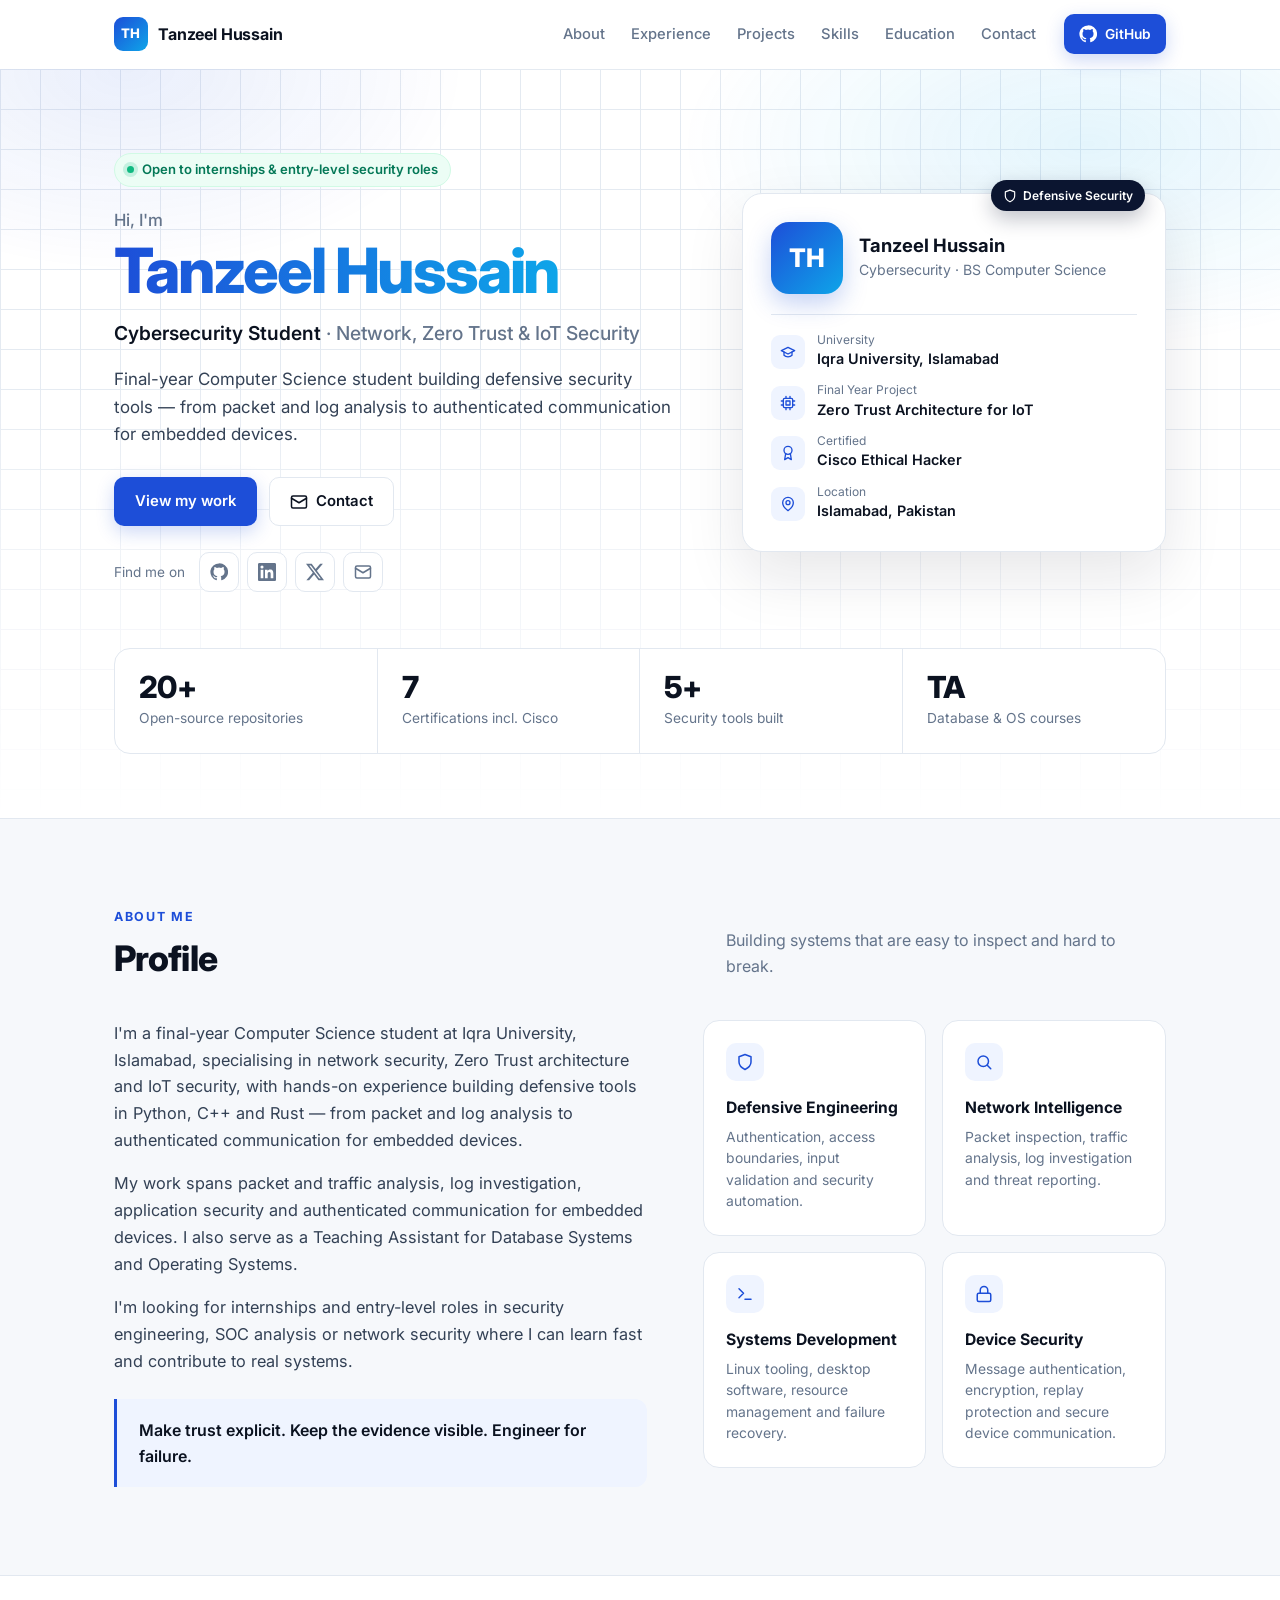
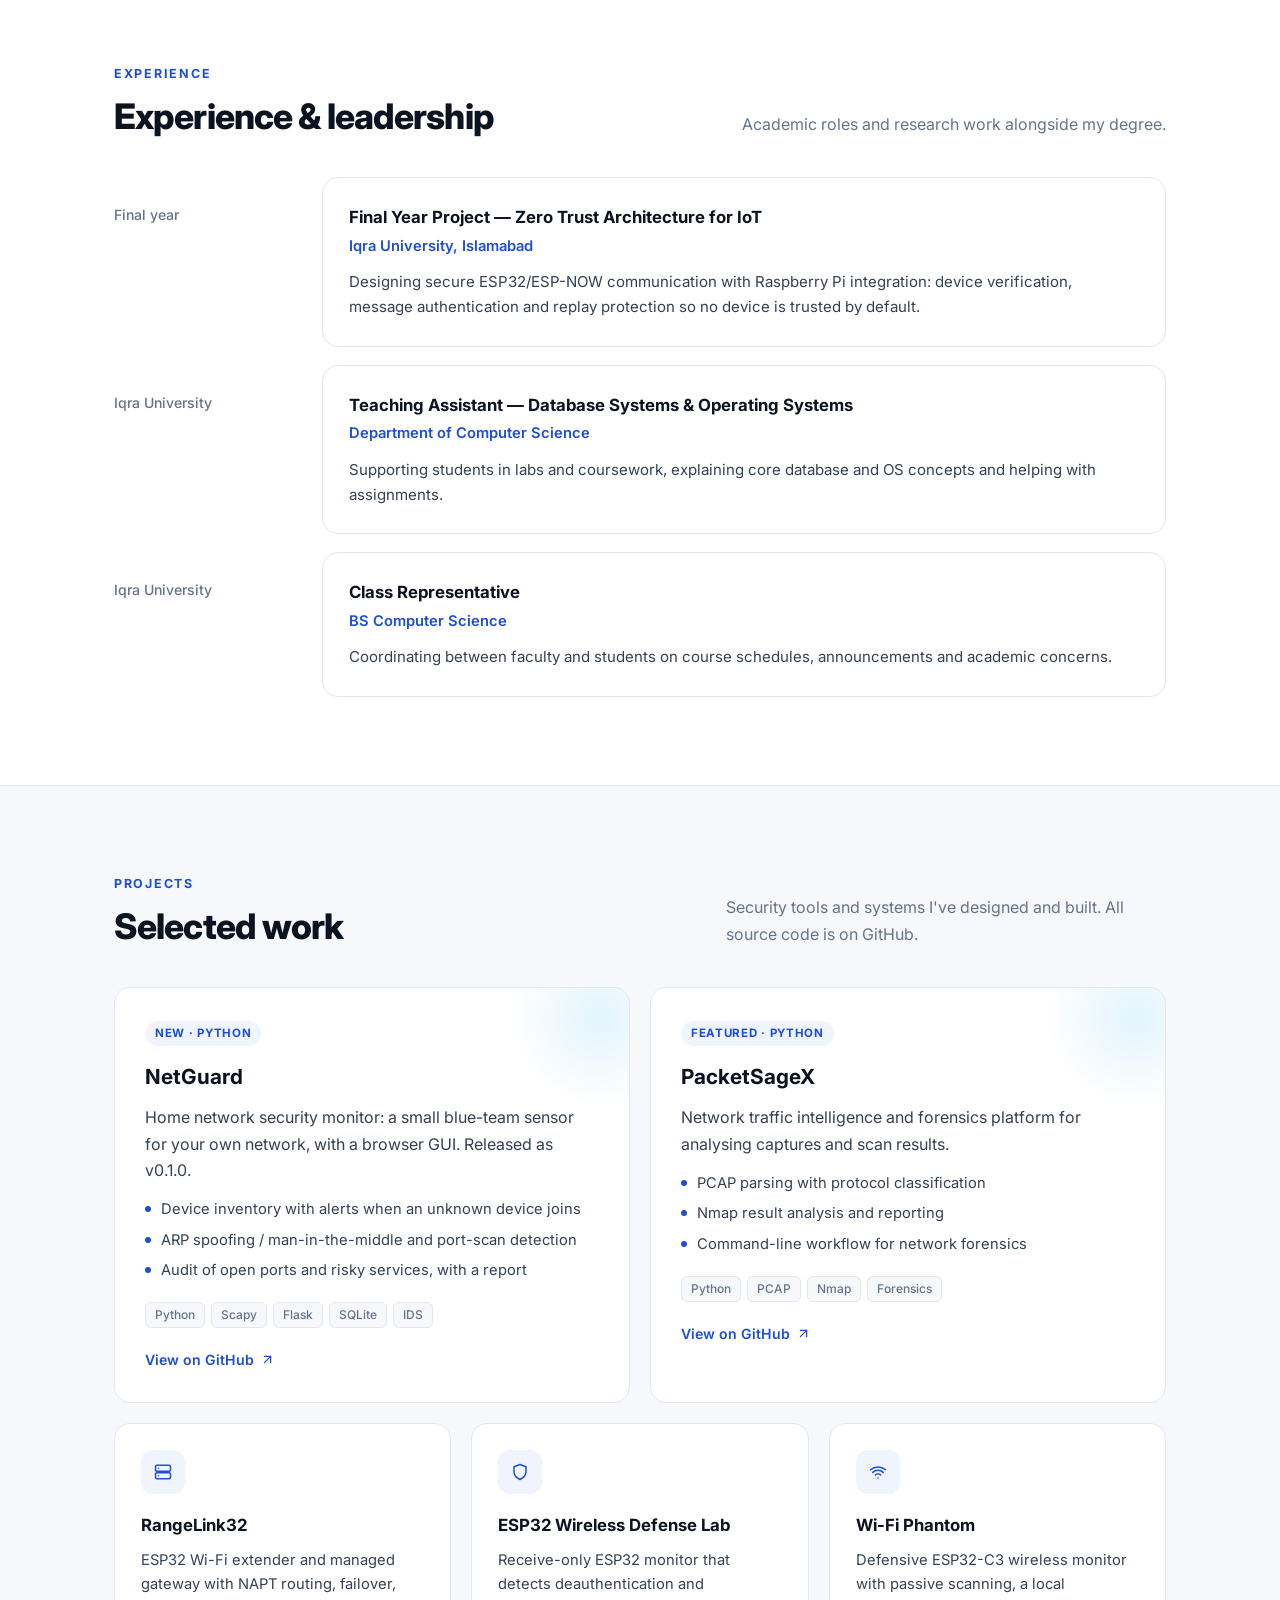
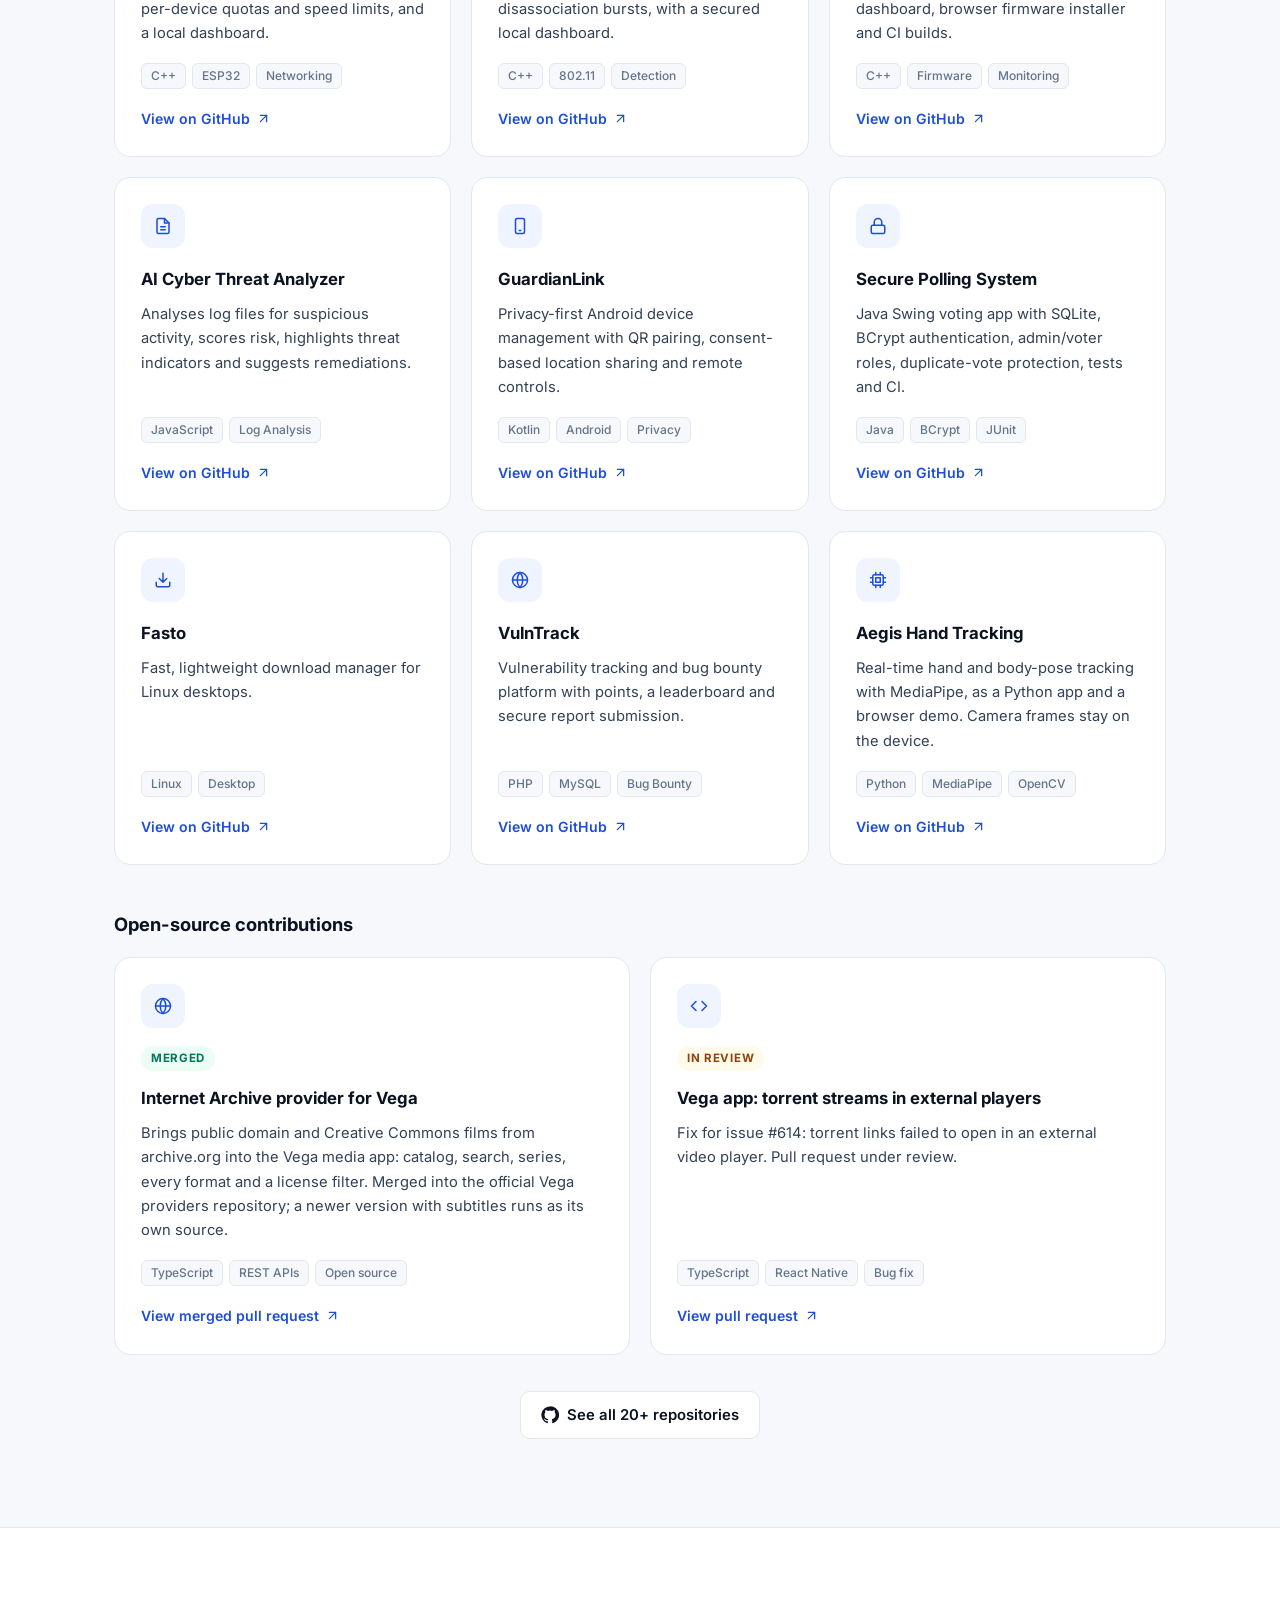
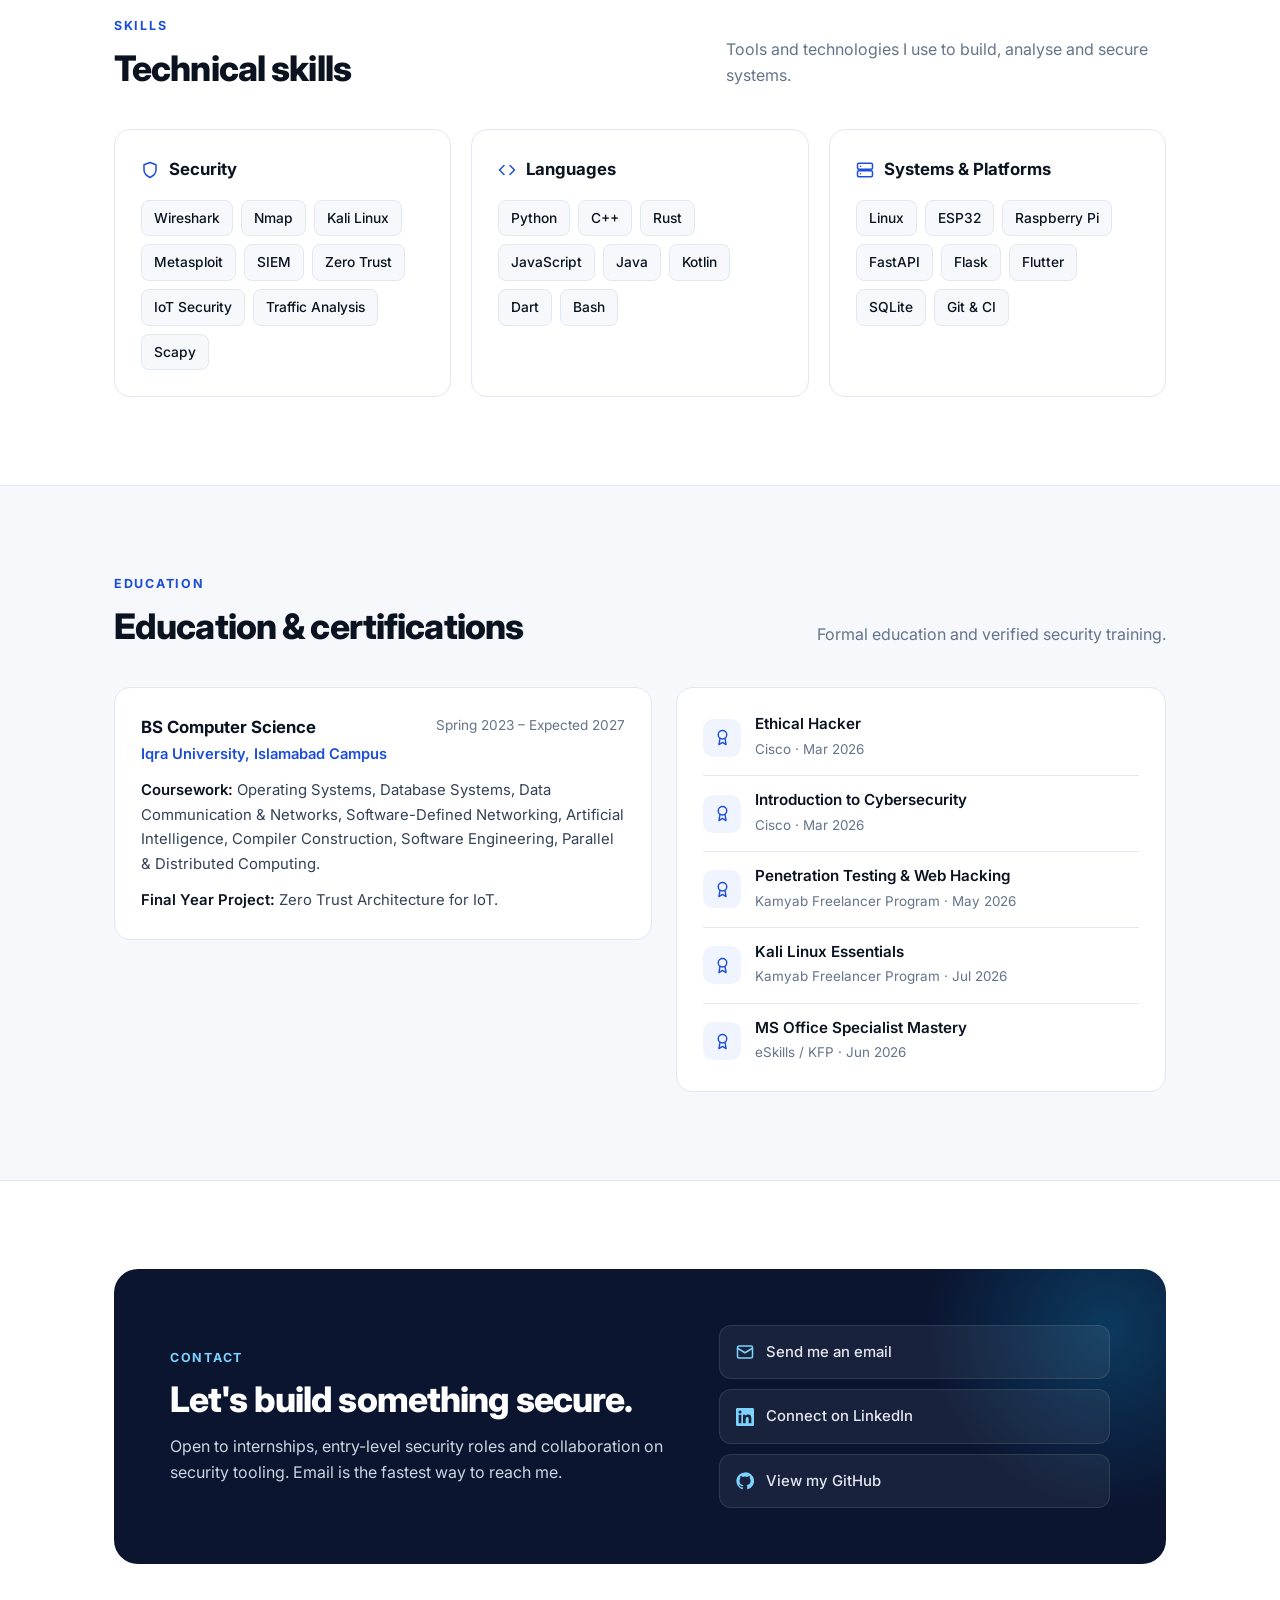
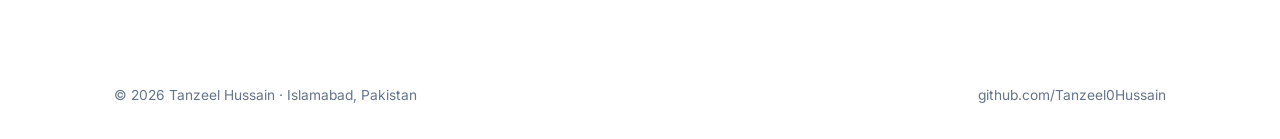
==== commit 3fe42ed6: "Mark the Internet Archive provider as merged" ====
--- a/index.html
+++ b/index.html
@@ -143,6 +143,9 @@
   .more { text-align: center; margin-top: 36px; }
   .sub-head { font-size: 1.15rem; margin: 44px 0 18px; }
   .oss { display: grid; grid-template-columns: 1fr 1fr; gap: 20px; }
+  .oss .pill { align-self: flex-start; }
+  .pill.status-merged { color: #047857; background: #ecfdf5; }
+  .pill.status-review { color: #92400e; background: #fffbeb; }
 
   /* Experience timeline */
   .timeline { position: relative; display: grid; gap: 18px; }
@@ -476,13 +479,15 @@
     <div class="oss">
       <div class="card proj reveal">
         <div class="card-icon"><svg><use href="#i-globe"/></svg></div>
+        <span class="pill status-merged">Merged</span>
         <h3>Internet Archive provider for Vega</h3>
-        <p>Brings public domain and Creative Commons films from archive.org into the Vega media app: catalog, search, series, every format and a license filter. Pull request under review; a newer version with subtitles runs as its own source.</p>
+        <p>Brings public domain and Creative Commons films from archive.org into the Vega media app: catalog, search, series, every format and a license filter. Merged into the official Vega providers repository; a newer version with subtitles runs as its own source.</p>
         <div class="tags"><span class="tag">TypeScript</span><span class="tag">REST APIs</span><span class="tag">Open source</span></div>
-        <a class="card-link" href="https://github.com/Zenda-Cross/vega-providers/pull/36" target="_blank" rel="noopener">View pull request <svg><use href="#i-arrow"/></svg></a>
+        <a class="card-link" href="https://github.com/Zenda-Cross/vega-providers/pull/36" target="_blank" rel="noopener">View merged pull request <svg><use href="#i-arrow"/></svg></a>
       </div>
       <div class="card proj reveal">
         <div class="card-icon"><svg><use href="#i-code"/></svg></div>
+        <span class="pill status-review">In review</span>
         <h3>Vega app: torrent streams in external players</h3>
         <p>Fix for issue #614: torrent links failed to open in an external video player. Pull request under review.</p>
         <div class="tags"><span class="tag">TypeScript</span><span class="tag">React Native</span><span class="tag">Bug fix</span></div>
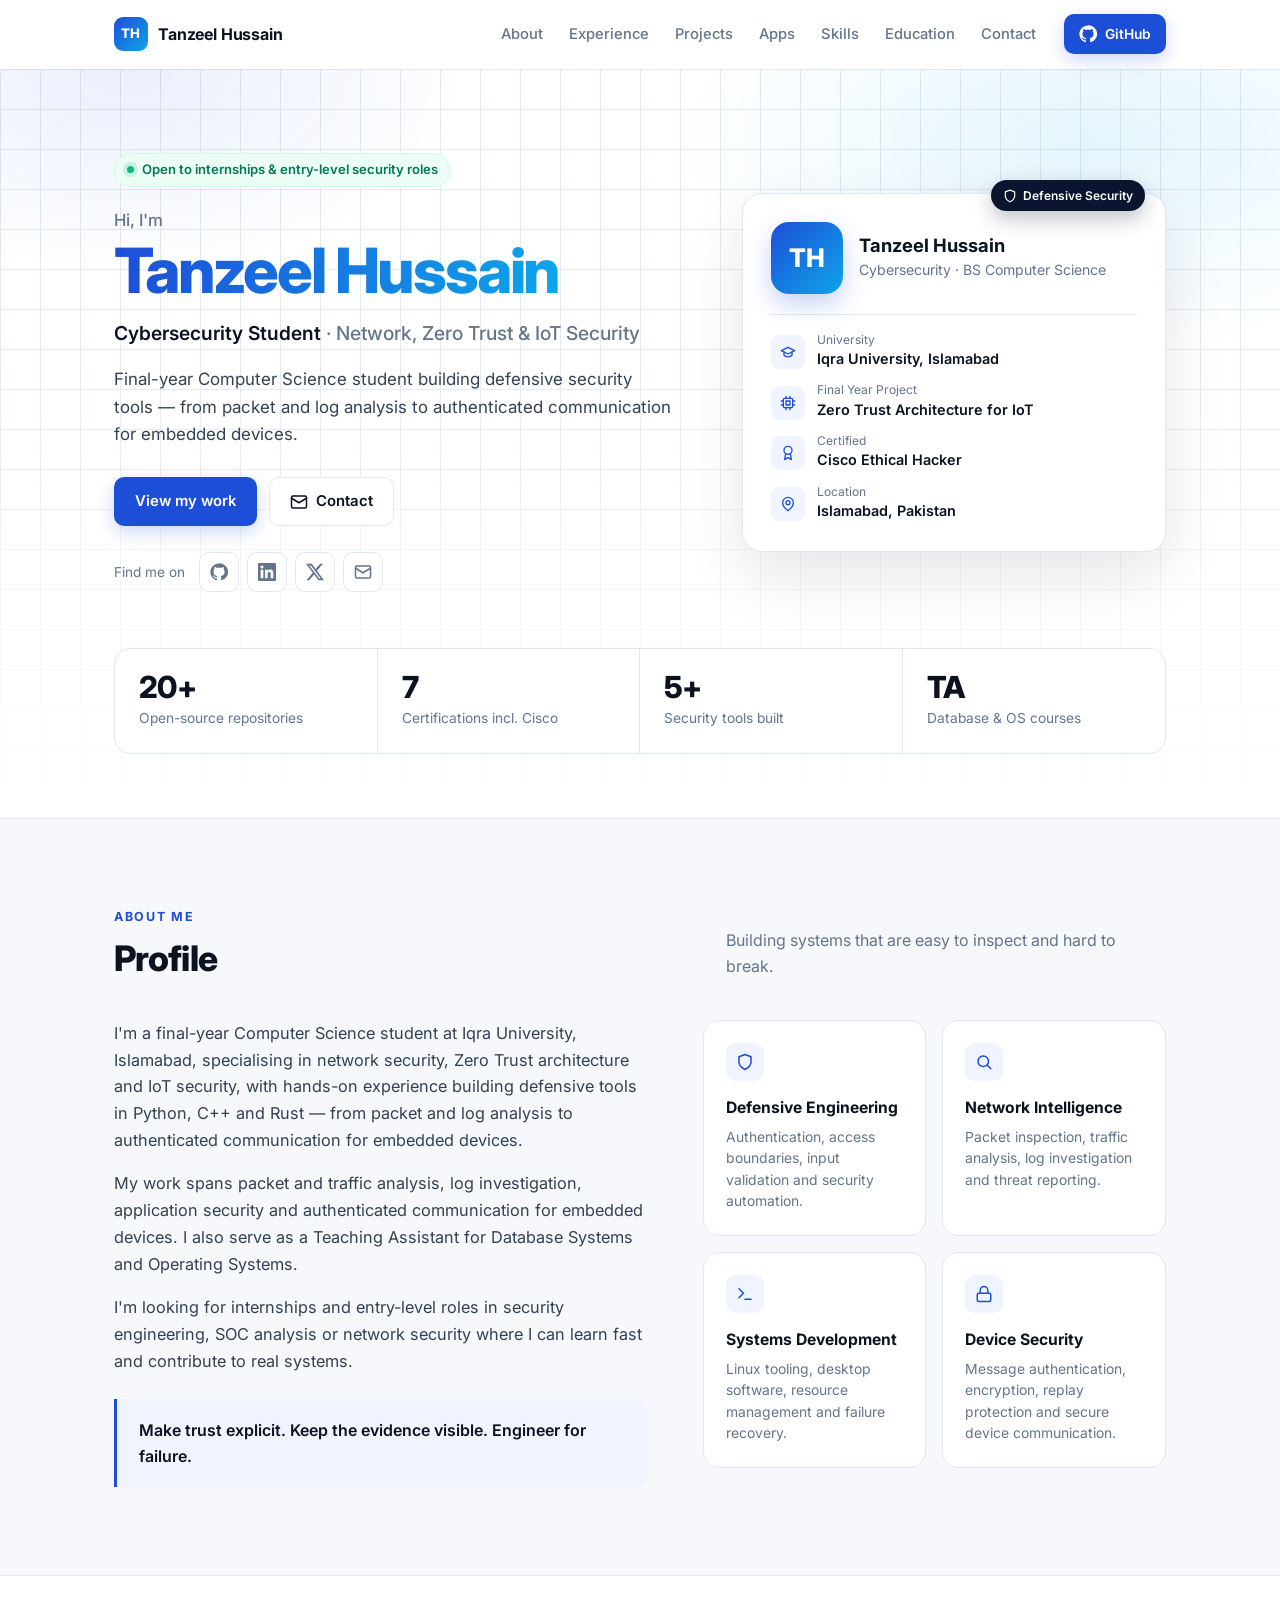
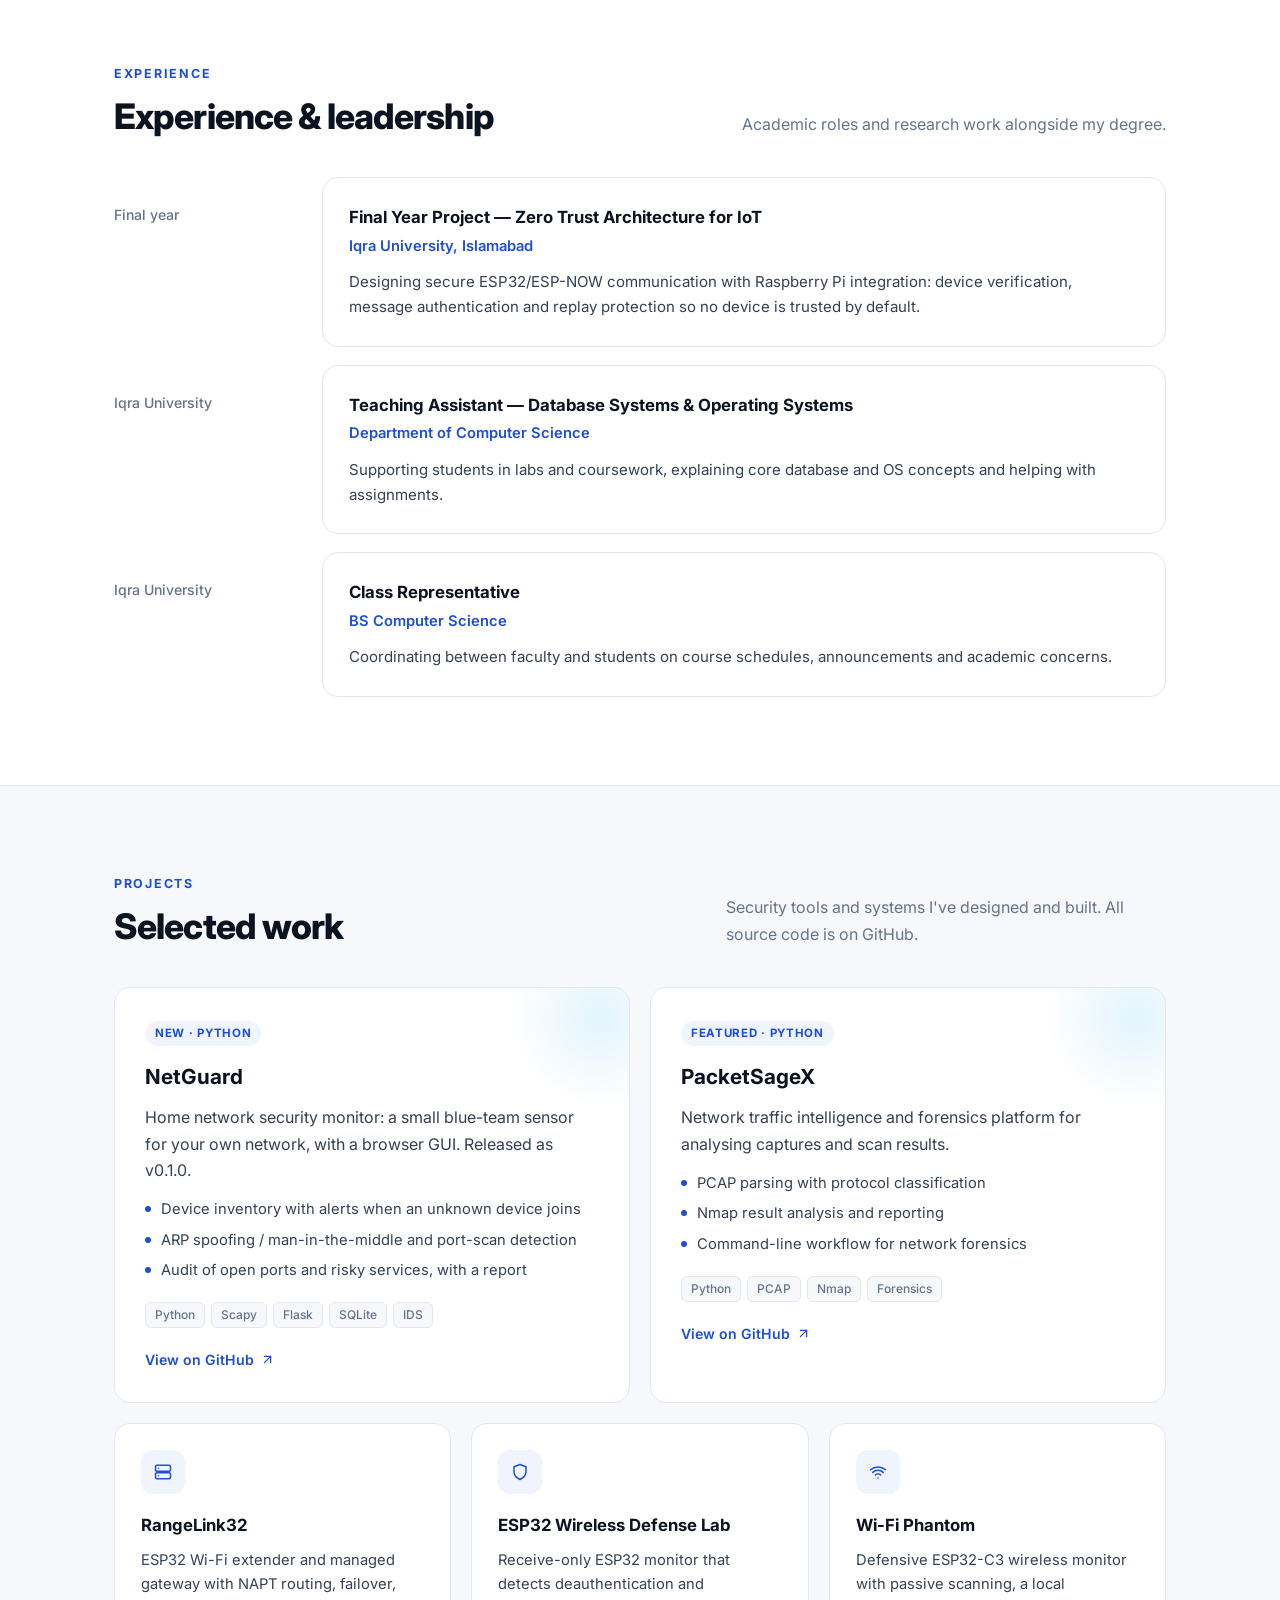
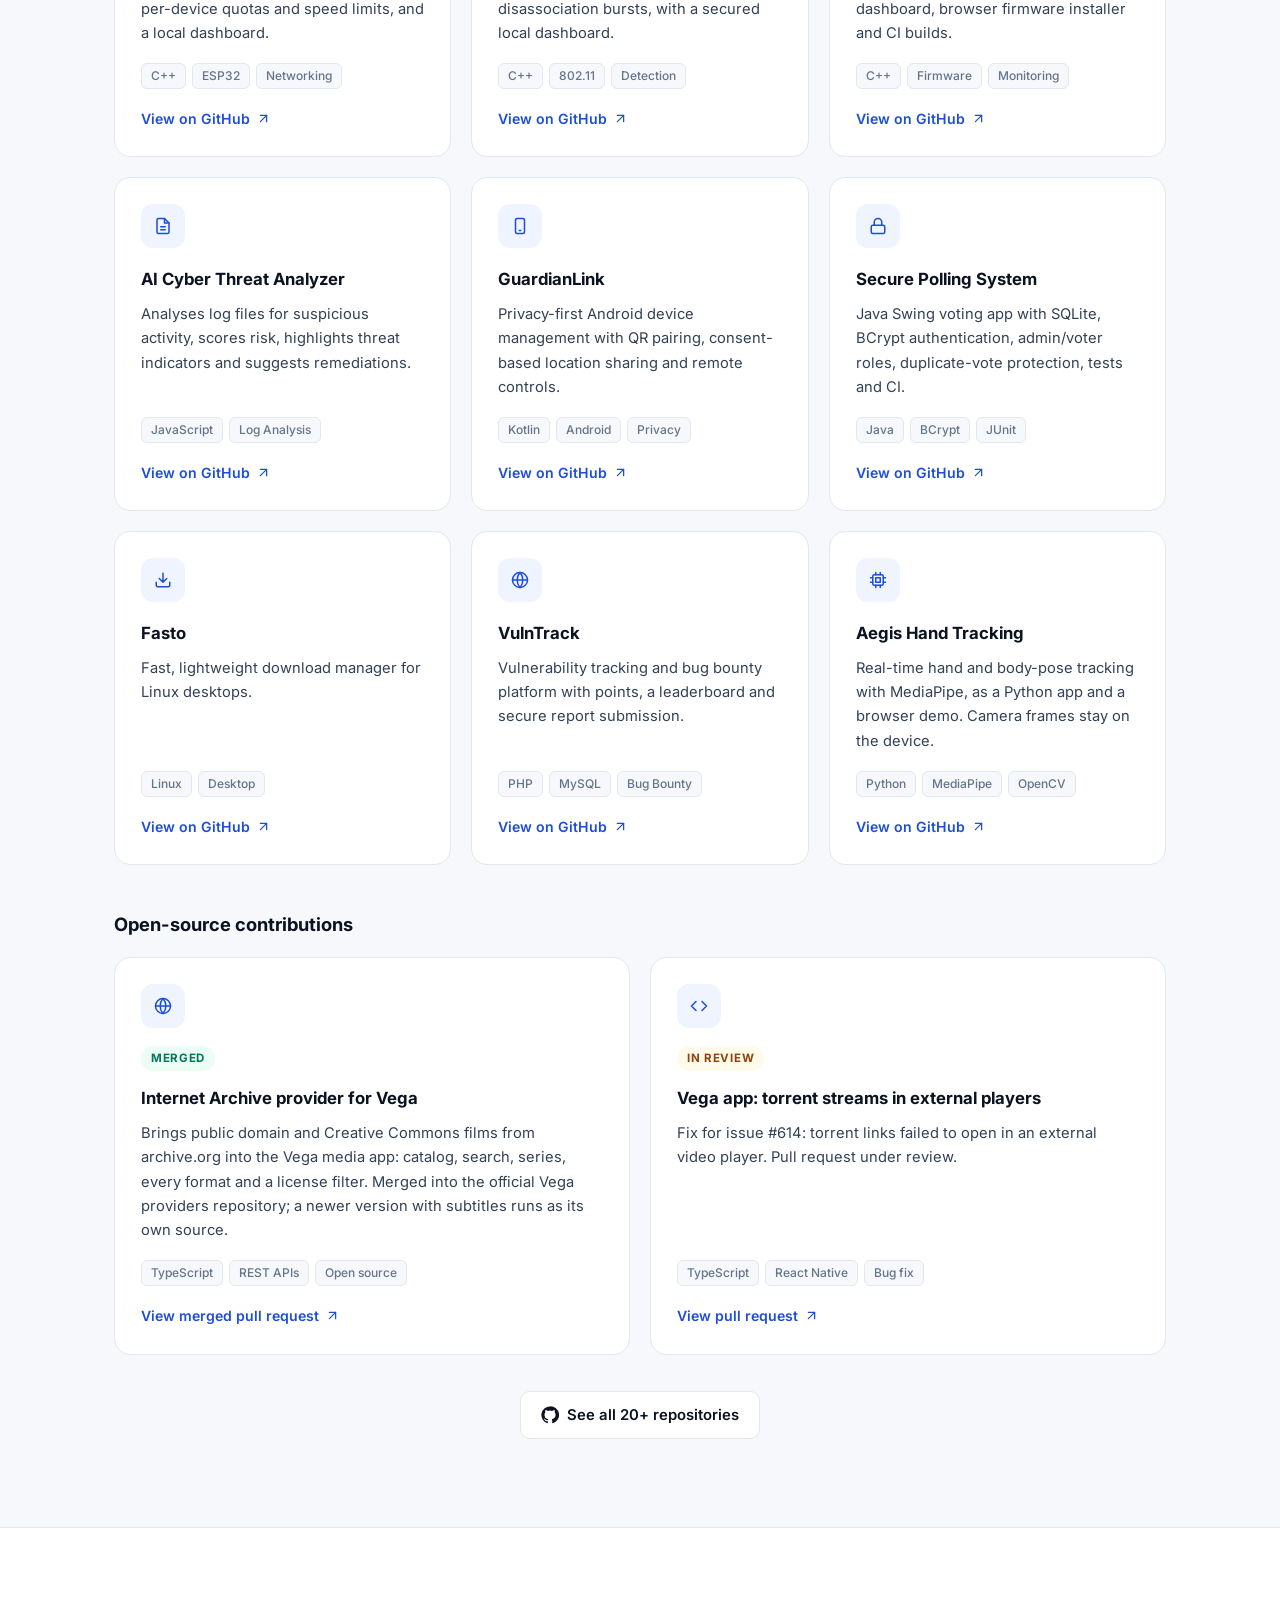
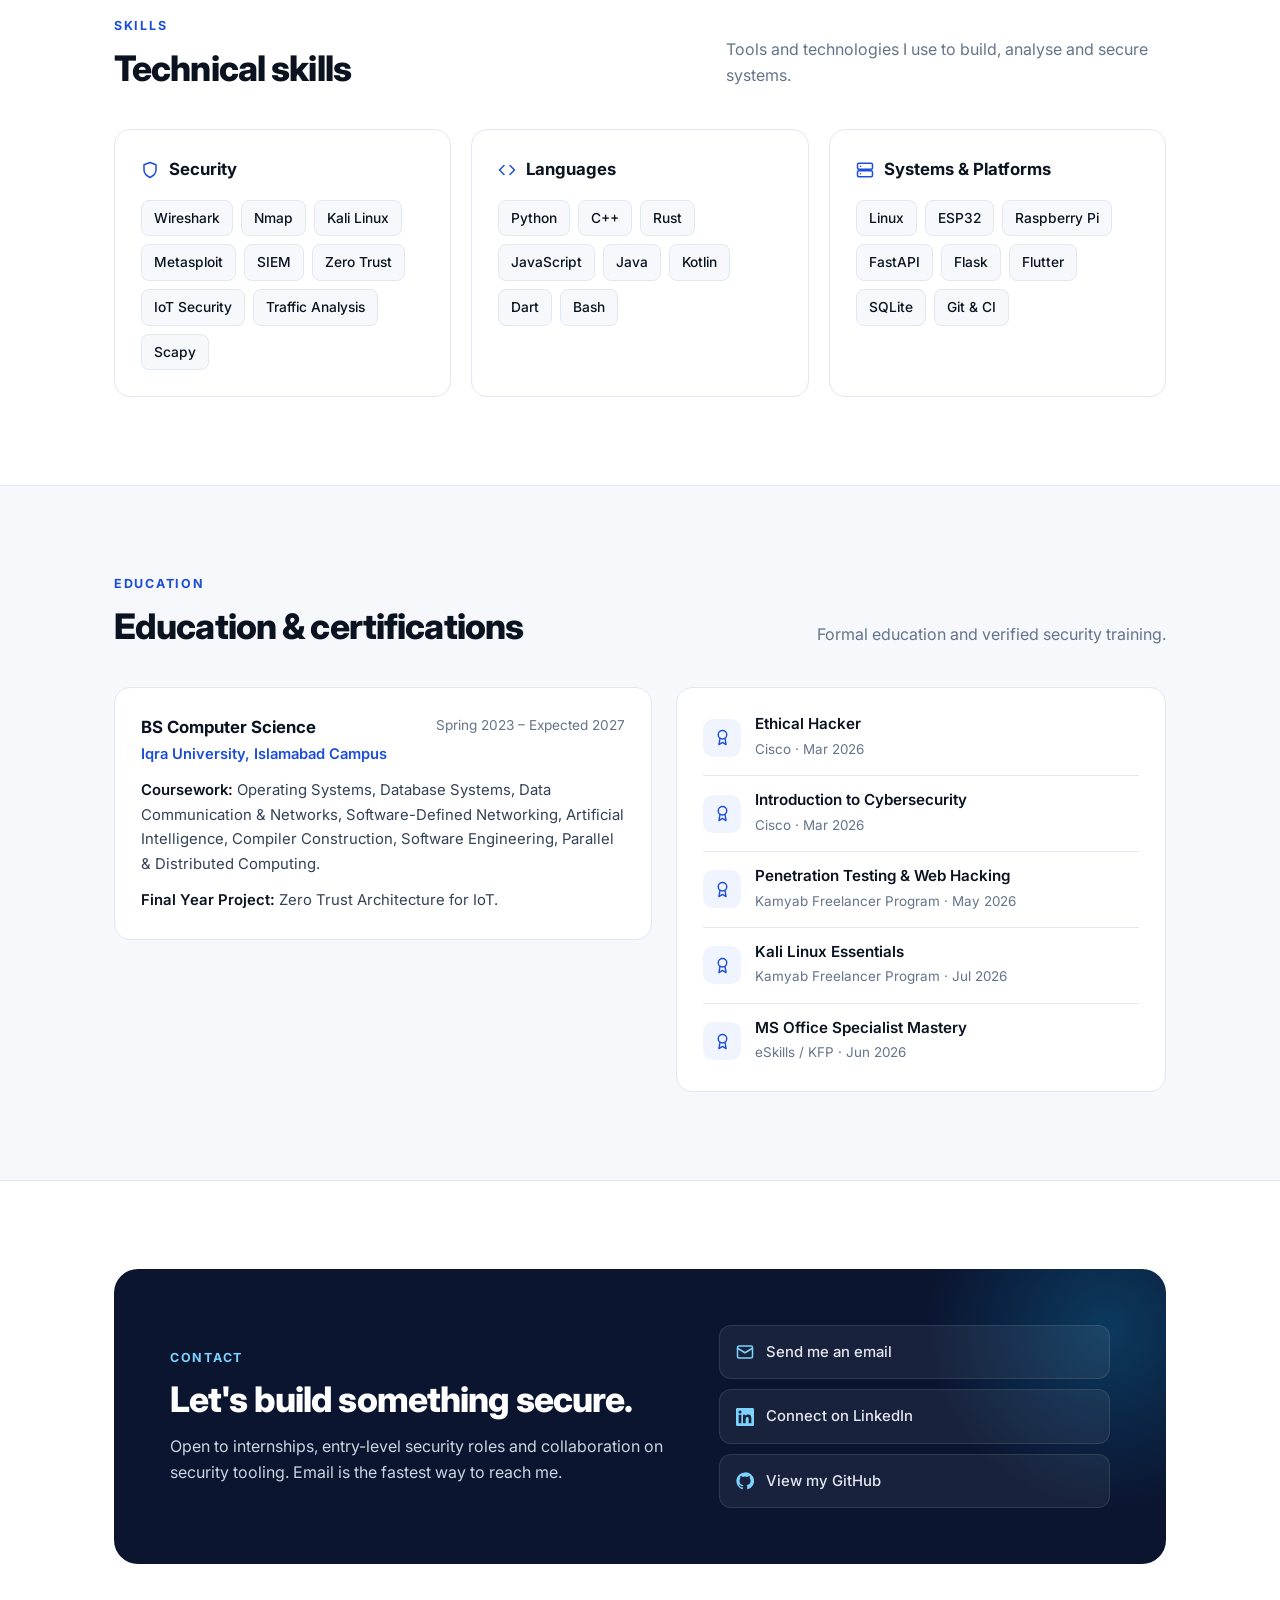
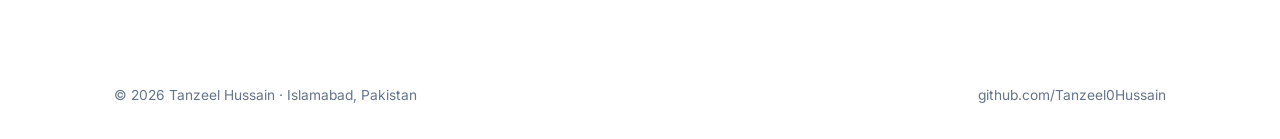
==== commit b1c6f22c: "Add apps section with Internet Flow Meter page and template; Apps nav link Co-Authored-By: Claude So" ====
--- a/index.html
+++ b/index.html
@@ -261,6 +261,7 @@
         <a href="#about">About</a>
         <a href="#experience">Experience</a>
         <a href="#projects">Projects</a>
+        <a href="apps/">Apps</a>
         <a href="#skills">Skills</a>
         <a href="#education">Education</a>
         <a href="#contact">Contact</a>
